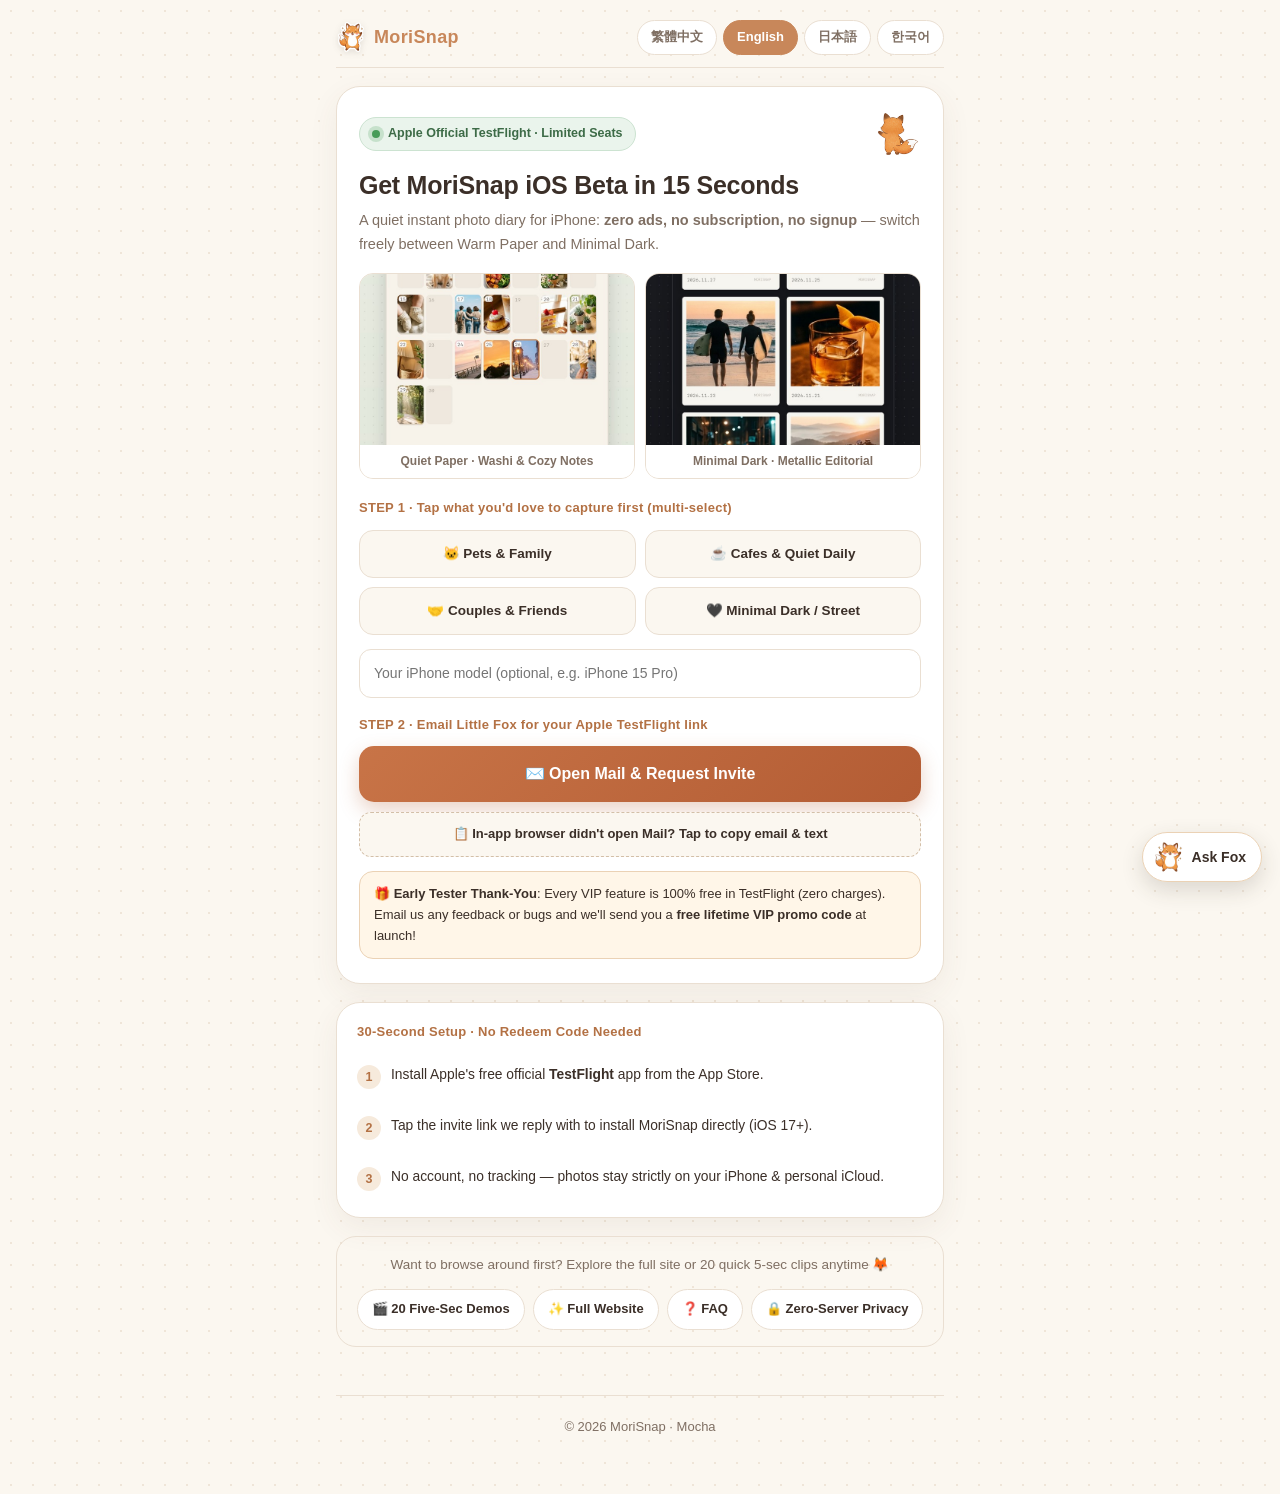
==== beta.html @ 38917e53 "Add dedicated 4-language 15-second TestFlight invite page (beta.html)" ====
<!doctype html>
<html lang="zh-Hant">
<head>
<meta charset="utf-8">
<meta name="viewport" content="width=device-width, initial-scale=1">
<title>MoriSnap — 15 秒領取 TestFlight 搶先體驗</title>
<meta name="description" content="15 秒領取 MoriSnap iOS 搶先體驗：0 廣告、不訂閱、免註冊帳號，文青安靜風與極簡深色一鍵切換，回饋就送正式版永久免費 VIP 兌換碼。">
<meta property="og:type" content="website">
<meta property="og:title" content="MoriSnap — Request iOS TestFlight Beta in 15 Seconds">
<meta property="og:description" content="Zero ads, no subscription, no account needed. Pick what you want to capture and request your Apple TestFlight invite in 15 seconds.">
<meta property="og:image" content="https://mochachen1225-create.github.io/morisnap/assets/og-cover.jpg">
<meta property="og:url" content="https://mochachen1225-create.github.io/morisnap/beta.html">
<meta name="twitter:card" content="summary_large_image">
<link rel="icon" type="image/png" href="assets/icons/favicon.png">
<link rel="apple-touch-icon" href="assets/icons/apple-touch-icon.png">
<link rel="stylesheet" href="style.css?v=18">
<style>
  main.beta-main {
    max-width: 640px;
    padding: 20px 16px 56px;
  }
  .beta-card {
    background: var(--card);
    border: 1px solid var(--line);
    border-radius: 24px;
    padding: 24px 22px;
    box-shadow: 0 10px 30px rgba(96, 72, 52, .07);
    margin-bottom: 18px;
  }
  .beta-top-row {
    display: flex;
    align-items: center;
    justify-content: space-between;
    gap: 12px;
    margin-bottom: 12px;
  }
  .beta-live-pill {
    display: inline-flex;
    align-items: center;
    gap: 8px;
    font-size: 12.5px;
    font-weight: 700;
    color: #3d6b47;
    background: #eaf4ec;
    border: 1px solid #cce3d1;
    padding: 5px 12px;
    border-radius: 999px;
  }
  .beta-live-dot {
    width: 8px;
    height: 8px;
    border-radius: 50%;
    background: #469c57;
    box-shadow: 0 0 0 4px rgba(70, 156, 87, .22);
    flex-shrink: 0;
  }
  .beta-h1 {
    margin: 0 0 8px;
    font-size: 25px;
    line-height: 1.3;
    letter-spacing: -.01em;
  }
  .beta-sub {
    margin: 0 0 16px;
    font-size: 14.5px;
    line-height: 1.65;
    color: var(--soft);
  }
  .beta-dual-thumb {
    display: grid;
    grid-template-columns: 1fr 1fr;
    gap: 10px;
    margin-bottom: 18px;
  }
  .beta-dual-thumb figure {
    margin: 0;
    border-radius: 14px;
    overflow: hidden;
    border: 1px solid var(--line);
    background: var(--paper);
  }
  .beta-dual-thumb img {
    display: block;
    width: 100%;
    aspect-ratio: 16 / 10;
    object-fit: cover;
  }
  .beta-dual-thumb figcaption {
    font-size: 12px;
    font-weight: 600;
    color: var(--soft);
    text-align: center;
    padding: 6px 8px;
    background: #fff;
  }
  .beta-step-label {
    font-size: 13px;
    font-weight: 800;
    color: var(--accent-deep);
    letter-spacing: .02em;
    margin: 0 0 10px;
  }
  .topic-grid {
    display: grid;
    grid-template-columns: 1fr 1fr;
    gap: 9px;
    margin-bottom: 14px;
  }
  .topic-btn {
    appearance: none;
    display: flex;
    align-items: center;
    justify-content: center;
    text-align: center;
    gap: 6px;
    min-height: 48px;
    padding: 10px 10px;
    border-radius: 14px;
    border: 1.5px solid var(--line);
    background: var(--paper);
    color: var(--ink);
    font: inherit;
    font-size: 13.5px;
    font-weight: 600;
    cursor: pointer;
    transition: all .15s ease;
  }
  .topic-btn:hover {
    border-color: var(--accent);
    background: var(--accent-soft);
  }
  .topic-btn.selected {
    border-color: var(--accent-deep);
    background: #3b2f28;
    color: #fffaf3;
    box-shadow: 0 4px 12px rgba(59, 47, 40, .18);
  }
  .beta-input {
    width: 100%;
    padding: 11px 14px;
    border-radius: 12px;
    border: 1px solid var(--line);
    background: #fff;
    color: var(--ink);
    font: inherit;
    font-size: 14px;
    margin-bottom: 16px;
  }
  .beta-input:focus {
    outline: none;
    border-color: var(--accent);
    box-shadow: 0 0 0 3px rgba(200, 135, 90, .16);
  }
  .beta-primary-btn {
    display: flex;
    align-items: center;
    justify-content: center;
    gap: 8px;
    width: 100%;
    padding: 14px 18px;
    border-radius: 15px;
    border: none;
    background: linear-gradient(135deg, #c87447, #b35c34);
    color: #fff;
    font: inherit;
    font-size: 16px;
    font-weight: 800;
    text-decoration: none;
    cursor: pointer;
    box-shadow: 0 8px 20px rgba(179, 92, 52, .28);
    transition: transform .12s ease, box-shadow .12s ease;
  }
  .beta-primary-btn:hover {
    transform: translateY(-1px);
    box-shadow: 0 10px 24px rgba(179, 92, 52, .34);
  }
  .beta-copy-row {
    margin-top: 10px;
    display: flex;
    flex-direction: column;
    gap: 6px;
    align-items: center;
  }
  .beta-copy-btn {
    appearance: none;
    width: 100%;
    padding: 10px 14px;
    border-radius: 12px;
    border: 1px dashed #d3bfa8;
    background: var(--paper);
    color: var(--ink);
    font: inherit;
    font-size: 13px;
    font-weight: 600;
    cursor: pointer;
    transition: background .15s, border-color .15s;
  }
  .beta-copy-btn:hover {
    background: var(--accent-soft);
    border-color: var(--accent);
  }
  .beta-copy-toast {
    display: none;
    font-size: 12.5px;
    font-weight: 700;
    color: #366b43;
    background: #eaf4ec;
    border: 1px solid #c6e2cc;
    padding: 7px 12px;
    border-radius: 10px;
    width: 100%;
    text-align: center;
  }
  .beta-copy-toast.show { display: block; }
  .beta-gift-note {
    margin-top: 14px;
    padding: 12px 14px;
    border-radius: 14px;
    background: var(--wish-bg);
    border: 1px solid var(--wish-line);
    font-size: 13px;
    line-height: 1.6;
    color: var(--ink);
  }
  .beta-steps {
    list-style: none;
    padding: 0;
    margin: 0;
    display: grid;
    gap: 10px;
  }
  .beta-steps li {
    display: flex;
    align-items: flex-start;
    gap: 10px;
    font-size: 13.8px;
    line-height: 1.55;
    color: var(--ink);
  }
  .beta-num {
    width: 24px;
    height: 24px;
    border-radius: 50%;
    background: var(--accent-soft);
    color: var(--accent-deep);
    font-weight: 800;
    font-size: 12.5px;
    display: inline-flex;
    align-items: center;
    justify-content: center;
    flex-shrink: 0;
    margin-top: 1px;
  }
  .beta-explore {
    background: transparent;
    border: 1px solid var(--line);
    border-radius: 20px;
    padding: 16px 18px;
    text-align: center;
  }
  .beta-explore p {
    margin: 0 0 12px;
    font-size: 13.5px;
    color: var(--soft);
  }
  .beta-explore-links {
    display: flex;
    flex-wrap: wrap;
    justify-content: center;
    gap: 8px;
  }
  .beta-explore-links a {
    display: inline-flex;
    align-items: center;
    gap: 5px;
    padding: 8px 14px;
    border-radius: 999px;
    background: #fff;
    border: 1px solid var(--line);
    color: var(--ink);
    font-size: 13px;
    font-weight: 600;
    text-decoration: none;
    transition: border-color .15s, background .15s;
  }
  .beta-explore-links a:hover {
    border-color: var(--accent);
    background: var(--accent-soft);
  }
  @media (max-width: 480px) {
    .beta-card { padding: 20px 16px; }
    .beta-h1 { font-size: 22px; }
    .topic-grid { grid-template-columns: 1fr; }
  }
</style>
</head>
<body>
<main class="beta-main">
<header style="margin-bottom:18px;padding-bottom:12px">
  <div class="topbar">
    <a class="brand" href="index.html">
      <img src="assets/fox_happy.png" alt="MoriSnap">
      <span>MoriSnap</span>
    </a>
    <div class="lang-bar" role="tablist" aria-label="Language">
      <button type="button" class="lang-btn" data-lang="zh">繁體中文</button>
      <button type="button" class="lang-btn" data-lang="en">English</button>
      <button type="button" class="lang-btn" data-lang="ja">日本語</button>
      <button type="button" class="lang-btn" data-lang="ko">한국어</button>
    </div>
  </div>
</header>

<!-- ==================== 繁體中文 ==================== -->
<section class="lang-panel" data-lang="zh" data-title="MoriSnap — 15 秒領取 TestFlight 搶先體驗" id="zh" lang="zh-Hant">
  <div class="beta-card">
    <div class="beta-top-row">
      <span class="beta-live-pill"><span class="beta-live-dot"></span>Apple 官方 TestFlight · 限量名額</span>
      <img src="assets/fox_wave.png" alt="揮手的小狐狸" style="width:46px;height:46px;object-fit:contain">
    </div>
    <h1 class="beta-h1">15 秒領取 MoriSnap 搶先體驗</h1>
    <p class="beta-sub">拍一下就收好的 iPhone 生活手帳：<strong>0 廣告、不訂閱、免註冊帳號</strong>，文青紙質與極簡深色免費自由切換。</p>

    <div class="beta-dual-thumb">
      <figure>
        <img src="assets/hero/hero_literary_zh.jpg?v=2" alt="溫潤文青風格">
        <figcaption>安靜文青 · 和紙與小狐狸</figcaption>
      </figure>
      <figure>
        <img src="assets/hero/hero_cool_zh.jpg?v=2" alt="極簡時尚深色風格">
        <figcaption>極簡深色 · 金屬質感畫報</figcaption>
      </figure>
    </div>

    <p class="beta-step-label">STEP 1 · 點一下，你最想先拿 MoriSnap 拍什麼？（可複選）</p>
    <div class="topic-grid" data-lang-form="zh">
      <button type="button" class="topic-btn" data-val="毛孩／小孩成長年曆">🐱 毛孩／小孩日常</button>
      <button type="button" class="topic-btn" data-val="跑咖／安靜生活手帳">☕ 跑咖／安靜日常</button>
      <button type="button" class="topic-btn" data-val="情侶／閨蜜免費共享本">🤝 情侶／朋友共享</button>
      <button type="button" class="topic-btn" data-val="極簡深色／街拍選物">🖤 極簡深色／街拍</button>
    </div>
    <input type="text" class="beta-input" data-device="zh" placeholder="你的 iPhone 型號（選填，例：iPhone 15 Pro）">

    <p class="beta-step-label">STEP 2 · 寄給小狐狸，馬上回寄 Apple 官方測試連結</p>
    <a class="beta-primary-btn" data-mail-btn="zh" href="mailto:mochachen1225@gmail.com">✉️ 一鍵開啟信箱寄出申請</a>
    <div class="beta-copy-row">
      <button type="button" class="beta-copy-btn" data-copy-btn="zh">📋 內建瀏覽器打不開信箱？點我複製信箱與文字</button>
      <div class="beta-copy-toast" data-toast="zh">✅ 已複製！貼到你的信箱寄給 mochachen1225@gmail.com 即可</div>
    </div>

    <div class="beta-gift-note">
      🎁 <strong>早鳥回饋禮</strong>：測試版全功能免費體驗（絕不扣款）。試玩後回信告訴我任何心得或小問題，正式上架後直接回寄<strong>「正式版永久免費 VIP 兌換碼」</strong>給你！
    </div>
  </div>

  <div class="beta-card" style="padding:18px 20px">
    <p class="beta-step-label" style="margin-bottom:12px">安裝只要 30 秒 · 完全不用輸入邀請碼</p>
    <ol class="beta-steps">
      <li><span class="beta-num">1</span><span>收到小狐狸回信後，先到 App Store 下載 Apple 官方免費的 <strong>TestFlight</strong> App。</span></li>
      <li><span class="beta-num">2</span><span>再點一次信中的官方測試連結，就能直接安裝 MoriSnap（iOS 17 以上）。</span></li>
      <li><span class="beta-num">3</span><span>全程不用辦帳號、不收個資，照片只存在你自己的手機和 iCloud。</span></li>
    </ol>
  </div>

  <div class="beta-explore">
    <p>想先隨便逛逛再決定？完整官網與 20 支 5 秒短片都在這裡 🦊</p>
    <div class="beta-explore-links">
      <a href="guide.html#zh">🎬 看 20 招 5 秒短片</a>
      <a href="index.html#zh">✨ 逛完整官網</a>
      <a href="support.html#zh">❓ 常見問題 FAQ</a>
      <a href="privacy.html#zh">🔒 隱私零伺服器</a>
    </div>
  </div>
  <footer>© 2026 MoriSnap · 摩卡 Mocha</footer>
</section>

<!-- ==================== English ==================== -->
<section class="lang-panel" data-lang="en" data-title="MoriSnap — Request iOS TestFlight Beta in 15s" id="en" lang="en">
  <div class="beta-card">
    <div class="beta-top-row">
      <span class="beta-live-pill"><span class="beta-live-dot"></span>Apple Official TestFlight · Limited Seats</span>
      <img src="assets/fox_wave.png" alt="Little Fox waving" style="width:46px;height:46px;object-fit:contain">
    </div>
    <h1 class="beta-h1">Get MoriSnap iOS Beta in 15 Seconds</h1>
    <p class="beta-sub">A quiet instant photo diary for iPhone: <strong>zero ads, no subscription, no signup</strong> — switch freely between Warm Paper and Minimal Dark.</p>

    <div class="beta-dual-thumb">
      <figure>
        <img src="assets/hero/hero_literary_en.jpg?v=2" alt="Quiet Literary Style">
        <figcaption>Quiet Paper · Washi &amp; Cozy Notes</figcaption>
      </figure>
      <figure>
        <img src="assets/hero/hero_cool_en.jpg?v=2" alt="Minimal Dark Style">
        <figcaption>Minimal Dark · Metallic Editorial</figcaption>
      </figure>
    </div>

    <p class="beta-step-label">STEP 1 · Tap what you'd love to capture first (multi-select)</p>
    <div class="topic-grid" data-lang-form="en">
      <button type="button" class="topic-btn" data-val="Pets &amp; Family Calendar">🐱 Pets &amp; Family</button>
      <button type="button" class="topic-btn" data-val="Cafes &amp; Quiet Daily Notes">☕ Cafes &amp; Quiet Daily</button>
      <button type="button" class="topic-btn" data-val="Private Shared Album">🤝 Couples &amp; Friends</button>
      <button type="button" class="topic-btn" data-val="Minimal Dark &amp; Street">🖤 Minimal Dark / Street</button>
    </div>
    <input type="text" class="beta-input" data-device="en" placeholder="Your iPhone model (optional, e.g. iPhone 15 Pro)">

    <p class="beta-step-label">STEP 2 · Email Little Fox for your Apple TestFlight link</p>
    <a class="beta-primary-btn" data-mail-btn="en" href="mailto:mochachen1225@gmail.com">✉️ Open Mail &amp; Request Invite</a>
    <div class="beta-copy-row">
      <button type="button" class="beta-copy-btn" data-copy-btn="en">📋 In-app browser didn't open Mail? Tap to copy email &amp; text</button>
      <div class="beta-copy-toast" data-toast="en">✅ Copied! Paste into your mail app and send to mochachen1225@gmail.com</div>
    </div>

    <div class="beta-gift-note">
      🎁 <strong>Early Tester Thank-You</strong>: Every VIP feature is 100% free in TestFlight (zero charges). Email us any feedback or bugs and we'll send you a <strong>free lifetime VIP promo code</strong> at launch!
    </div>
  </div>

  <div class="beta-card" style="padding:18px 20px">
    <p class="beta-step-label" style="margin-bottom:12px">30-Second Setup · No Redeem Code Needed</p>
    <ol class="beta-steps">
      <li><span class="beta-num">1</span><span>Install Apple's free official <strong>TestFlight</strong> app from the App Store.</span></li>
      <li><span class="beta-num">2</span><span>Tap the invite link we reply with to install MoriSnap directly (iOS 17+).</span></li>
      <li><span class="beta-num">3</span><span>No account, no tracking — photos stay strictly on your iPhone &amp; personal iCloud.</span></li>
    </ol>
  </div>

  <div class="beta-explore">
    <p>Want to browse around first? Explore the full site or 20 quick 5-sec clips anytime 🦊</p>
    <div class="beta-explore-links">
      <a href="guide.html#en">🎬 20 Five-Sec Demos</a>
      <a href="index.html#en">✨ Full Website</a>
      <a href="support.html#en">❓ FAQ</a>
      <a href="privacy.html#en">🔒 Zero-Server Privacy</a>
    </div>
  </div>
  <footer>© 2026 MoriSnap · Mocha</footer>
</section>

<!-- ==================== 日本語 ==================== -->
<section class="lang-panel" data-lang="ja" data-title="MoriSnap — 15 秒で TestFlight 先行体験を申し込む" id="ja" lang="ja">
  <div class="beta-card">
    <div class="beta-top-row">
      <span class="beta-live-pill"><span class="beta-live-dot"></span>Apple 公式 TestFlight · 先着枠</span>
      <img src="assets/fox_wave.png" alt="手を振る子ぎつね" style="width:46px;height:46px;object-fit:contain">
    </div>
    <h1 class="beta-h1">15 秒で MoriSnap 先行体験を申し込む</h1>
    <p class="beta-sub">撮るだけで手帳になる iPhone 写真日記：<strong>広告ゼロ・サブスクなし・登録不要</strong>。温かな紙質感とミニマルダークを無料で切替できます。</p>

    <div class="beta-dual-thumb">
      <figure>
        <img src="assets/hero/hero_literary_ja.jpg?v=2" alt="文芸スタイル">
        <figcaption>静かな文芸 · 和紙と子ぎつね</figcaption>
      </figure>
      <figure>
        <img src="assets/hero/hero_cool_ja.jpg?v=2" alt="ミニマルダークスタイル">
        <figcaption>ミニマルダーク · 洗練メタリック</figcaption>
      </figure>
    </div>

    <p class="beta-step-label">STEP 1 · まず何を撮ってみたいですか？（複数選択 OK）</p>
    <div class="topic-grid" data-lang-form="ja">
      <button type="button" class="topic-btn" data-val="ペット・推し活 1秒切り抜き">🐱 ペット・推し活合写</button>
      <button type="button" class="topic-btn" data-val="カフェ巡り・静かな日常">☕ カフェ・静かな日常</button>
      <button type="button" class="topic-btn" data-val="友だち・家族との無料共有手帳">🤝 友だち・恋人と共有</button>
      <button type="button" class="topic-btn" data-val="ミニマルダーク・街スナップ">🖤 ミニマルダーク・街撮</button>
    </div>
    <input type="text" class="beta-input" data-device="ja" placeholder="iPhone の機種（任意・例：iPhone 15 Pro）">

    <p class="beta-step-label">STEP 2 · メールを送ると Apple 公式招待リンクをご返信します</p>
    <a class="beta-primary-btn" data-mail-btn="ja" href="mailto:mochachen1225@gmail.com">✉️ メールアプリを開いて申し込む</a>
    <div class="beta-copy-row">
      <button type="button" class="beta-copy-btn" data-copy-btn="ja">📋 メールが開かない場合はタップして宛先と本文をコピー</button>
      <div class="beta-copy-toast" data-toast="ja">✅ コピーしました！mochachen1225@gmail.com 宛てにそのまま送信してください</div>
    </div>

    <div class="beta-gift-note">
      🎁 <strong>テスターお礼</strong>：ベータ版は全機能無料（一切課金なし）。ご感想や日本語チェックをメールでお送りいただいた方へ、正式版リリース後に<strong>「永久 VIP 無料コード」</strong>をお送りします！
    </div>
  </div>

  <div class="beta-card" style="padding:18px 20px">
    <p class="beta-step-label" style="margin-bottom:12px">30 秒でインストール完了 · 招待コード不要</p>
    <ol class="beta-steps">
      <li><span class="beta-num">1</span><span>App Store で Apple 公式の無料アプリ <strong>TestFlight</strong> を入れます。</span></li>
      <li><span class="beta-num">2</span><span>返信メール内の公式リンクをもう一度開くだけで MoriSnap が入ります（iOS 17+）。</span></li>
      <li><span class="beta-num">3</span><span>会員登録なし・外部送信なし。写真はあなたの iPhone と iCloud だけに保存されます。</span></li>
    </ol>
  </div>

  <div class="beta-explore">
    <p>先にサイトをゆっくり見たい方はこちらからどうぞ 🦊</p>
    <div class="beta-explore-links">
      <a href="guide.html#ja">🎬 20 本の 5 秒動画</a>
      <a href="index.html#ja">✨ 公式サイトトップ</a>
      <a href="support.html#ja">❓ よくある質問</a>
      <a href="privacy.html#ja">🔒 プライバシー方針</a>
    </div>
  </div>
  <footer>© 2026 MoriSnap · モカ (Mocha)</footer>
</section>

<!-- ==================== 한국어 ==================== -->
<section class="lang-panel" data-lang="ko" data-title="MoriSnap — 15초 만에 TestFlight 베타 신청하기" id="ko" lang="ko">
  <div class="beta-card">
    <div class="beta-top-row">
      <span class="beta-live-pill"><span class="beta-live-dot"></span>Apple 공식 TestFlight · 선착순 베타</span>
      <img src="assets/fox_wave.png" alt="손 흔드는 아기 여우" style="width:46px;height:46px;object-fit:contain">
    </div>
    <h1 class="beta-h1">15초 만에 MoriSnap 베타 신청하기</h1>
    <p class="beta-sub">찍기만 하면 완성되는 iPhone 포토 다이어리: <strong>광고 0 · 구독 없음 · 가입 없음</strong>. 따뜻한 문구 감성과 미니멀 다크를 무료로 전환할 수 있어요.</p>

    <div class="beta-dual-thumb">
      <figure>
        <img src="assets/hero/hero_literary_ko.jpg?v=2" alt="문구 감성 스타일">
        <figcaption>고요한 문구 · 와시와 아기 여우</figcaption>
      </figure>
      <figure>
        <img src="assets/hero/hero_cool_ko.jpg?v=2" alt="미니멀 다크 스타일">
        <figcaption>미니멀 다크 · 메탈릭 화보 무드</figcaption>
      </figure>
    </div>

    <p class="beta-step-label">STEP 1 · 가장 먼저 찍어보고 싶은 주제를 골라주세요 (복수 선택 가능)</p>
    <div class="topic-grid" data-lang-form="ko">
      <button type="button" class="topic-btn" data-val="반려동물·최애 1초 누끼 네컷">🐱 반려동물·최애 네컷</button>
      <button type="button" class="topic-btn" data-val="카페·조용한 일상 기록">☕ 카페·일상 기록</button>
      <button type="button" class="topic-btn" data-val="커플·친구 무료 공유 다이어리">🤝 커플·친구 공유본</button>
      <button type="button" class="topic-btn" data-val="미니멀 다크·스트릿 감성">🖤 미니멀 다크·스트릿</button>
    </div>
    <input type="text" class="beta-input" data-device="ko" placeholder="iPhone 기종 (선택 입력 · 예: iPhone 15 Pro)">

    <p class="beta-step-label">STEP 2 · 메일을 보내주시면 Apple 공식 초대 링크를 회신해 드려요</p>
    <a class="beta-primary-btn" data-mail-btn="ko" href="mailto:mochachen1225@gmail.com">✉️ 메일 앱 열고 바로 신청하기</a>
    <div class="beta-copy-row">
      <button type="button" class="beta-copy-btn" data-copy-btn="ko">📋 인앱 브라우저에서 메일이 안 열리면? 주소·내용 복사하기</button>
      <div class="beta-copy-toast" data-toast="ko">✅ 복사 완료! 메일 앱에 붙여넣어 mochachen1225@gmail.com 으로 보내주세요</div>
    </div>

    <div class="beta-gift-note">
      🎁 <strong>얼리 테스터 감사 선물</strong>: 베타 기간 모든 VIP 기능 무료 체험(결제되지 않아요). 짧은 후기나 버그를 회신해 주시면 정식 출시 후 <strong>‘평생 VIP 무료 리딤 코드’</strong>를 보내드려요!
    </div>
  </div>

  <div class="beta-card" style="padding:18px 20px">
    <p class="beta-step-label" style="margin-bottom:12px">30초 간편 설치 · 초대 코드 필요 없음</p>
    <ol class="beta-steps">
      <li><span class="beta-num">1</span><span>App Store에서 Apple 공식 무료 앱 <strong>TestFlight</strong>를 먼저 설치해 주세요.</span></li>
      <li><span class="beta-num">2</span><span>회신 메일의 공식 링크를 한 번 더 누르면 MoriSnap이 바로 설치됩니다 (iOS 17+).</span></li>
      <li><span class="beta-num">3</span><span>가입 없음·서버 저장 없음, 모든 사진은 내 iPhone과 개인 iCloud에만 보관돼요.</span></li>
    </ol>
  </div>

  <div class="beta-explore">
    <p>먼저 천천히 둘러보고 싶다면 아래에서 바로 구경해 보세요 🦊</p>
    <div class="beta-explore-links">
      <a href="guide.html#ko">🎬 5초 사용 영상 20개</a>
      <a href="index.html#ko">✨ 공식 홈페이지 둘러보기</a>
      <a href="support.html#ko">❓ 자주 묻는 질문</a>
      <a href="privacy.html#ko">🔒 개인정보 제로 서버</a>
    </div>
  </div>
  <footer>© 2026 MoriSnap · 모카 (Mocha)</footer>
</section>
</main>

<script>
(function() {
  var EMAIL = 'mochachen1225@gmail.com';
  var valid = ['zh', 'en', 'ja', 'ko'];
  var templates = {
    zh: {
      subject: '[MoriSnap Beta] 領取 TestFlight 測試連結',
      intro: '嗨小狐狸！我想領取 MoriSnap iOS Beta 測試連結 🦊',
      topicLabel: '• 最想先拍的主題：',
      deviceLabel: '• 我的 iPhone 型號：',
      langLine: '• 常用語言：繁體中文',
      none: '都想試試看！'
    },
    en: {
      subject: '[MoriSnap Beta] Request TestFlight Invite',
      intro: 'Hi Little Fox! I would love to join the MoriSnap iOS Beta.',
      topicLabel: '- What I want to capture first: ',
      deviceLabel: '- iPhone model: ',
      langLine: '- Preferred language: English',
      none: 'Excited to try everything!'
    },
    ja: {
      subject: '[MoriSnap Beta] TestFlight 招待リンク申請',
      intro: '子ぎつねさんへ！MoriSnap iOS ベータの招待リンクを希望します。',
      topicLabel: '・まず撮ってみたいテーマ：',
      deviceLabel: '・iPhone 機種：',
      langLine: '・希望言語：日本語',
      none: 'いろいろ試してみたいです！'
    },
    ko: {
      subject: '[MoriSnap Beta] TestFlight 초대 링크 신청',
      intro: '아기 여우님! MoriSnap iOS 베타 초대 링크를 신청합니다.',
      topicLabel: '- 가장 먼저 찍고 싶은 주제: ',
      deviceLabel: '- iPhone 기종: ',
      langLine: '- 사용 언어: 한국어',
      none: '다 써보고 싶어요!'
    }
  };

  function buildPayload(lang) {
    var cfg = templates[lang] || templates.zh;
    var grid = document.querySelector('.topic-grid[data-lang-form="' + lang + '"]');
    var picks = [];
    if (grid) {
      grid.querySelectorAll('.topic-btn.selected').forEach(function(b) {
        picks.push(b.getAttribute('data-val'));
      });
    }
    var devInput = document.querySelector('.beta-input[data-device="' + lang + '"]');
    var dev = devInput ? devInput.value.trim() : '';
    var body = cfg.intro + '\n\n'
      + cfg.topicLabel + (picks.length ? picks.join(' / ') : cfg.none) + '\n'
      + cfg.deviceLabel + (dev || 'iPhone') + '\n'
      + cfg.langLine;
    return { subject: cfg.subject, body: body };
  }

  function refreshMailto(lang) {
    var btn = document.querySelector('[data-mail-btn="' + lang + '"]');
    if (!btn) return;
    var p = buildPayload(lang);
    btn.href = 'mailto:' + EMAIL + '?subject=' + encodeURIComponent(p.subject) + '&body=' + encodeURIComponent(p.body);
  }

  function copyText(text, onDone) {
    if (navigator.clipboard && navigator.clipboard.writeText) {
      navigator.clipboard.writeText(text).then(onDone).catch(function() { fallbackCopy(text, onDone); });
    } else {
      fallbackCopy(text, onDone);
    }
  }

  function fallbackCopy(text, onDone) {
    var ta = document.createElement('textarea');
    ta.value = text;
    ta.style.position = 'fixed';
    ta.style.opacity = '0';
    document.body.appendChild(ta);
    ta.focus();
    ta.select();
    try { document.execCommand('copy'); } catch (e) {}
    document.body.removeChild(ta);
    onDone();
  }

  valid.forEach(function(lang) {
    var grid = document.querySelector('.topic-grid[data-lang-form="' + lang + '"]');
    if (grid) {
      grid.querySelectorAll('.topic-btn').forEach(function(btn) {
        btn.addEventListener('click', function() {
          btn.classList.toggle('selected');
          refreshMailto(lang);
        });
      });
    }
    var dev = document.querySelector('.beta-input[data-device="' + lang + '"]');
    if (dev) {
      dev.addEventListener('input', function() { refreshMailto(lang); });
    }
    var copyBtn = document.querySelector('[data-copy-btn="' + lang + '"]');
    var toast = document.querySelector('[data-toast="' + lang + '"]');
    if (copyBtn && toast) {
      copyBtn.addEventListener('click', function() {
        var p = buildPayload(lang);
        var full = 'To: ' + EMAIL + '\nSubject: ' + p.subject + '\n\n' + p.body;
        copyText(full, function() {
          toast.classList.add('show');
          setTimeout(function() { toast.classList.remove('show'); }, 4500);
        });
      });
    }
    refreshMailto(lang);
  });

  function detect() {
    var hash = location.hash.replace('#', '');
    if (valid.indexOf(hash) !== -1) return hash;
    var q = new URLSearchParams(location.search).get('lang');
    if (valid.indexOf(q) !== -1) return q;
    try {
      var saved = localStorage.getItem('morisnap_lang');
      if (valid.indexOf(saved) !== -1) return saved;
    } catch (e) {}
    var nav = (navigator.language || 'zh').toLowerCase();
    if (nav.startsWith('ja')) return 'ja';
    if (nav.startsWith('ko')) return 'ko';
    if (nav.startsWith('en')) return 'en';
    return 'zh';
  }

  function setLang(lang, updateHash) {
    document.body.classList.add('js-ready');
    document.documentElement.lang = lang === 'zh' ? 'zh-Hant' : lang;
    try { localStorage.setItem('morisnap_lang', lang); } catch (e) {}
    document.querySelectorAll('.lang-panel').forEach(function(el) {
      var on = el.getAttribute('data-lang') === lang;
      el.classList.toggle('active', on);
      if (on && el.getAttribute('data-title')) document.title = el.getAttribute('data-title');
    });
    document.querySelectorAll('.lang-btn').forEach(function(btn) {
      btn.classList.toggle('active', btn.getAttribute('data-lang') === lang);
    });
    if (updateHash) history.replaceState(null, '', '#' + lang);
  }

  document.querySelectorAll('.lang-btn').forEach(function(btn) {
    btn.addEventListener('click', function() { setLang(btn.getAttribute('data-lang'), true); });
  });
  window.addEventListener('hashchange', function() { setLang(detect(), false); });
  setLang(detect(), false);
})();
</script>
<script src="fox-bot.js?v=12"></script>
</body>
</html>
---- style.css ----
:root {
  --paper: #fbf7f0;
  --paper-dot: #efe5d8;
  --card: #ffffff;
  --ink: #3b2f28;
  --soft: #7f6f63;
  --accent: #c8875a;
  --accent-deep: #b37144;
  --accent-soft: #f6eadc;
  --wish-bg: #fff6e8;
  --wish-line: #ebd2b5;
  --line: #eadfd2;
}
* { box-sizing: border-box; }
html { scroll-behavior: smooth; }
body {
  margin: 0;
  background-color: var(--paper);
  background-image: radial-gradient(var(--paper-dot) 1px, transparent 1px);
  background-size: 22px 22px;
  color: var(--ink);
  font: 16px/1.75 -apple-system, BlinkMacSystemFont, "PingFang TC", "Hiragino Sans", "Apple SD Gothic Neo", "Noto Sans", sans-serif;
  -webkit-font-smoothing: antialiased;
}
main {
  max-width: 920px;
  margin: 0 auto;
  padding: 28px 22px 64px;
}
header {
  border-bottom: 1px solid var(--line);
  padding-bottom: 16px;
  margin-bottom: 26px;
}
.topbar {
  display: flex;
  flex-wrap: wrap;
  align-items: center;
  justify-content: space-between;
  gap: 12px;
}
.brand {
  display: inline-flex;
  align-items: center;
  gap: 8px;
  margin: 0;
  font-weight: 800;
  font-size: 18px;
  color: var(--accent);
  letter-spacing: .02em;
  text-decoration: none;
}
.brand img {
  width: 30px;
  height: 30px;
  object-fit: contain;
  filter: drop-shadow(0 2px 3px rgba(59,47,40,.12));
}
.lang-bar {
  display: flex;
  flex-wrap: wrap;
  gap: 6px;
}
.lang-btn {
  appearance: none;
  border: 1px solid var(--line);
  background: var(--card);
  color: var(--soft);
  font: inherit;
  font-size: 13px;
  font-weight: 600;
  padding: 5px 13px;
  border-radius: 999px;
  cursor: pointer;
  transition: background .15s, color .15s, border-color .15s, transform .1s;
}
.lang-btn:hover {
  border-color: var(--accent);
  color: var(--ink);
}
.lang-btn.active {
  background: var(--accent);
  border-color: var(--accent);
  color: #fff;
}
.hero {
  display: flex;
  align-items: center;
  justify-content: space-between;
  gap: 22px;
  background: var(--card);
  border: 1px solid var(--line);
  border-radius: 22px;
  padding: 24px 26px;
  box-shadow: 0 6px 24px rgba(120, 92, 66, .06);
  margin-bottom: 22px;
}
.hero-text { flex: 1; min-width: 0; }
.hero-fox {
  width: 138px;
  height: 138px;
  object-fit: contain;
  flex-shrink: 0;
  filter: drop-shadow(0 8px 14px rgba(59,47,40,.13));
  transform: rotate(2deg);
}
.mini-fox {
  width: 94px;
  height: 94px;
  object-fit: contain;
  flex-shrink: 0;
  filter: drop-shadow(0 6px 10px rgba(59,47,40,.12));
}
h1 {
  margin: 0 0 8px;
  font-size: 27px;
  line-height: 1.32;
}
h2 {
  margin: 34px 0 12px;
  font-size: 20px;
  line-height: 1.4;
}
h3.cat-title {
  margin: 26px 0 10px;
  font-size: 15px;
  font-weight: 700;
  color: var(--accent-deep);
  letter-spacing: .02em;
  display: flex;
  align-items: center;
  gap: 6px;
}
.meta, .small {
  color: var(--soft);
  font-size: 14px;
}
.subnav {
  margin-top: 10px;
  display: flex;
  flex-wrap: wrap;
  gap: 12px;
  font-size: 14px;
}
a { color: var(--accent-deep); text-underline-offset: 3px; }
.lead {
  font-size: 16.5px;
  line-height: 1.8;
  margin: 8px 0 0;
  color: #4f4138;
}
.card {
  background: var(--card);
  border: 1px solid var(--line);
  border-radius: 18px;
  padding: 20px 22px;
  margin: 16px 0;
  box-shadow: 0 4px 16px rgba(120, 92, 66, .04);
}
.wish-box {
  display: flex;
  align-items: center;
  gap: 18px;
  background: var(--wish-bg);
  border: 1.5px dashed var(--wish-line);
  border-radius: 20px;
  padding: 20px 22px;
  margin: 22px 0;
}
.wish-box h2, .wish-box h3 {
  margin: 0 0 6px;
  font-size: 18px;
  color: var(--ink);
}
.wish-box p {
  margin: 0 0 8px;
  font-size: 15px;
  color: #4f4138;
}
.wish-box p:last-child { margin-bottom: 0; }
.badge {
  display: inline-block;
  font-size: 12px;
  font-weight: 700;
  color: var(--accent-deep);
  background: var(--accent-soft);
  padding: 2px 10px;
  border-radius: 999px;
  margin-bottom: 6px;
}
.feature-grid {
  display: grid;
  grid-template-columns: repeat(auto-fit, minmax(215px, 1fr));
  gap: 12px;
  margin: 20px 0 24px;
}
.feature-card {
  background: var(--card);
  border: 1px solid var(--line);
  border-radius: 16px;
  padding: 16px 17px;
  box-shadow: 0 3px 12px rgba(120, 92, 66, .04);
}
.feature-card strong {
  display: block;
  margin-bottom: 5px;
  font-size: 15px;
}
.feature-card p {
  margin: 0;
  color: var(--soft);
  font-size: 14px;
  line-height: 1.65;
}
ul { padding-left: 1.25em; }
li { margin: 8px 0; }
.mail {
  font-size: 18px;
  font-weight: 700;
  margin: 8px 0;
}
.cta-row {
  display: flex;
  flex-wrap: wrap;
  gap: 10px;
  margin-top: 18px;
}
.cta-link {
  display: inline-block;
  padding: 10px 18px;
  border-radius: 999px;
  border: 1px solid var(--line);
  background: var(--card);
  color: var(--ink);
  font-weight: 600;
  font-size: 14.5px;
  text-decoration: none;
  transition: transform .1s, border-color .15s;
}
.cta-link:hover { border-color: var(--accent); transform: translateY(-1px); }
.cta-link.primary {
  background: var(--accent);
  border-color: var(--accent);
  color: #fff;
}
.cta-link.primary:hover { background: var(--accent-deep); border-color: var(--accent-deep); }
details {
  background: var(--card);
  border: 1px solid var(--line);
  border-radius: 14px;
  padding: 13px 17px;
  margin: 9px 0;
  box-shadow: 0 2px 8px rgba(120, 92, 66, .03);
}
details[open] {
  border-color: #dec7b1;
}
summary {
  cursor: pointer;
  font-weight: 600;
  line-height: 1.5;
  list-style: none;
  display: flex;
  justify-content: space-between;
  align-items: center;
  gap: 12px;
}
summary::-webkit-details-marker { display: none; }
summary::after {
  content: "+";
  color: var(--accent);
  font-size: 20px;
  font-weight: 500;
  flex-shrink: 0;
}
details[open] summary::after {
  content: "−";
}
details p {
  margin: 10px 0 2px;
  color: #4f4138;
  font-size: 15px;
  line-height: 1.78;
}
details ul {
  margin: 8px 0 4px;
  color: #4f4138;
  font-size: 15px;
}
.manifesto {
  display: flex;
  align-items: center;
  gap: 18px;
  background: var(--accent-soft);
  border-radius: 18px;
  padding: 20px 22px;
  margin: 22px 0;
  font-size: 15.5px;
  line-height: 1.85;
}
.manifesto p { margin: 0 0 8px; }
.manifesto p:last-child { margin-bottom: 0; font-weight: 700; }
.lang-panel { display: block; }
body.js-ready .lang-panel { display: none; }
body.js-ready .lang-panel.active { display: block; }
footer {
  margin-top: 48px;
  padding-top: 20px;
  border-top: 1px solid var(--line);
  color: var(--soft);
  font-size: 13px;
  text-align: center;
  line-height: 1.75;
}
@media (max-width: 600px) {
  main { padding: 20px 15px 48px; }
  .hero, .wish-box, .manifesto { flex-direction: column; text-align: center; padding: 20px 18px; }
  .hero-fox { width: 112px; height: 112px; }
  .mini-fox { width: 82px; height: 82px; }
  .cta-row, .subnav { justify-content: center; }
  h1 { font-size: 22px; }
}

/* ===== Mori Fox Lazy FAQ Chatbot ===== */
.foxbot-wrap { margin: 22px 0 28px; }
.foxbot-card {
  background: var(--card);
  border: 1.5px solid var(--wish-line);
  border-radius: 20px;
  overflow: hidden;
  box-shadow: 0 8px 26px rgba(120, 92, 66, .09);
}
.foxbot-head {
  display: flex;
  align-items: center;
  gap: 12px;
  padding: 13px 16px;
  background: var(--wish-bg);
  border-bottom: 1px solid var(--line);
}
.foxbot-ava {
  width: 44px;
  height: 44px;
  object-fit: contain;
  flex-shrink: 0;
  filter: drop-shadow(0 3px 5px rgba(59,47,40,.14));
}
.foxbot-head-text {
  display: flex;
  flex-direction: column;
  flex: 1;
  min-width: 0;
}
.foxbot-title { font-size: 15.5px; color: var(--ink); line-height: 1.3; }
.foxbot-sub { font-size: 12.5px; color: var(--soft); line-height: 1.4; }
.foxbot-close {
  appearance: none;
  border: none;
  background: transparent;
  color: var(--soft);
  font-size: 24px;
  line-height: 1;
  cursor: pointer;
  padding: 2px 6px;
  border-radius: 8px;
}
.foxbot-close:hover { background: var(--accent-soft); color: var(--ink); }
.foxbot-msgs {
  max-height: 260px;
  overflow-y: auto;
  padding: 14px 16px 8px;
  background: #fffdf9;
  display: flex;
  flex-direction: column;
  gap: 10px;
}
.foxbot-msg { display: flex; }
.foxbot-msg.bot { justify-content: flex-start; }
.foxbot-msg.user { justify-content: flex-end; }
.foxbot-bubble {
  max-width: 86%;
  padding: 10px 14px;
  border-radius: 16px;
  font-size: 14.5px;
  line-height: 1.65;
}
.foxbot-msg.bot .foxbot-bubble {
  background: var(--accent-soft);
  color: var(--ink);
  border-bottom-left-radius: 5px;
}
.foxbot-msg.user .foxbot-bubble {
  background: var(--accent);
  color: #fff;
  border-bottom-right-radius: 5px;
}
.foxbot-chips {
  display: flex;
  flex-wrap: wrap;
  gap: 7px;
  padding: 10px 14px 12px;
  background: #fffdf9;
  border-top: 1px dashed var(--line);
}
.foxbot-chip {
  appearance: none;
  border: 1px solid var(--wish-line);
  background: #fff;
  color: var(--ink);
  font: inherit;
  font-size: 13px;
  font-weight: 600;
  padding: 6px 12px;
  border-radius: 999px;
  cursor: pointer;
  text-decoration: none;
  transition: background .15s, border-color .15s, transform .1s;
}
.foxbot-chip:hover {
  background: var(--wish-bg);
  border-color: var(--accent);
  transform: translateY(-1px);
}
.foxbot-chip.back-chip {
  background: #e6f0e6;
  border-color: #b8cfb9;
  color: #35563a;
}
.foxbot-chip.back-chip:hover {
  background: #d7e8d8;
  border-color: #8cb28f;
}
.foxbot-chip.mail-chip {
  background: var(--wish-bg);
  color: var(--accent-deep);
}
.foxbot-form {
  display: flex;
  gap: 8px;
  padding: 10px 12px;
  background: var(--card);
  border-top: 1px solid var(--line);
}
.foxbot-input {
  flex: 1;
  min-width: 0;
  border: 1px solid var(--line);
  border-radius: 999px;
  padding: 8px 14px;
  font: inherit;
  font-size: 14px;
  color: var(--ink);
  background: var(--paper);
}
.foxbot-input:focus {
  outline: none;
  border-color: var(--accent);
  background: #fff;
}
.foxbot-send {
  appearance: none;
  border: none;
  background: var(--accent);
  color: #fff;
  font: inherit;
  font-size: 14px;
  font-weight: 700;
  padding: 8px 16px;
  border-radius: 999px;
  cursor: pointer;
}
.foxbot-send:hover { background: var(--accent-deep); }
.foxbot-fab {
  position: fixed;
  right: 18px;
  bottom: 18px;
  z-index: 90;
  display: inline-flex;
  align-items: center;
  gap: 7px;
  border: 1.5px solid var(--wish-line);
  background: #fff;
  color: var(--ink);
  font: inherit;
  font-size: 14px;
  font-weight: 700;
  padding: 8px 15px 8px 10px;
  border-radius: 999px;
  cursor: pointer;
  box-shadow: 0 8px 22px rgba(59,47,40,.16);
  transition: transform .15s, border-color .15s;
}
.foxbot-fab:hover { transform: translateY(-2px); border-color: var(--accent); }
.foxbot-fab img { width: 32px; height: 32px; object-fit: contain; }
.foxbot-drawer {
  position: fixed;
  right: 18px;
  bottom: 74px;
  width: min(390px, calc(100vw - 28px));
  z-index: 95;
  display: none;
}
.foxbot-drawer.open { display: block; }

/* ===== Feature Showcase Spotlights ===== */
.spotlight {
  display: flex;
  align-items: center;
  gap: 22px;
  background: var(--card);
  border: 1px solid var(--line);
  border-radius: 22px;
  padding: 22px 24px;
  margin: 18px 0;
  box-shadow: 0 5px 18px rgba(120, 92, 66, .05);
}
.spotlight.alt { flex-direction: row-reverse; background: #fffcf7; }
.spotlight-art {
  width: 126px;
  height: 126px;
  object-fit: contain;
  flex-shrink: 0;
  filter: drop-shadow(0 6px 12px rgba(59,47,40,.13));
}
.spotlight-body { flex: 1; min-width: 0; }
.spotlight-body h2 { margin: 2px 0 8px; font-size: 20px; }
.spotlight-body p { margin: 0 0 8px; color: #4f4138; font-size: 15px; line-height: 1.75; }
.spotlight-body p:last-child { margin-bottom: 0; }
.tag-row {
  display: flex;
  flex-wrap: wrap;
  gap: 6px;
  margin-top: 10px;
}
.pill-tag {
  font-size: 12.5px;
  font-weight: 600;
  color: var(--accent-deep);
  background: var(--accent-soft);
  padding: 3px 10px;
  border-radius: 999px;
}
@media (max-width: 600px) {
  .spotlight, .spotlight.alt { flex-direction: column; text-align: center; padding: 20px 18px; }
  .spotlight-art { width: 104px; height: 104px; }
  .tag-row { justify-content: center; }
}

/* ===== Contact Picker Modal (Gmail Web + Mail App + Copy) ===== */
.mailmodal-backdrop {
  position: fixed;
  inset: 0;
  background: rgba(45, 34, 26, .45);
  z-index: 200;
  display: none;
  align-items: center;
  justify-content: center;
  padding: 18px;
}
.mailmodal-backdrop.open { display: flex; }
.mailmodal-box {
  width: min(430px, 100%);
  background: var(--card);
  border: 1.5px solid var(--wish-line);
  border-radius: 22px;
  padding: 22px 22px 20px;
  box-shadow: 0 18px 46px rgba(45, 34, 26, .25);
}
.mailmodal-top {
  display: flex;
  align-items: center;
  justify-content: space-between;
  gap: 10px;
  margin-bottom: 10px;
}
.mailmodal-top strong { font-size: 17px; color: var(--ink); }
.mailmodal-info {
  background: var(--paper);
  border: 1px solid var(--line);
  border-radius: 14px;
  padding: 10px 13px;
  font-size: 13.5px;
  color: #4f4138;
  margin-bottom: 14px;
  word-break: break-all;
}
.mailmodal-info div { margin: 2px 0; }
.mailmodal-actions {
  display: flex;
  flex-direction: column;
  gap: 9px;
}
.mailmodal-btn {
  display: flex;
  align-items: center;
  justify-content: center;
  gap: 8px;
  width: 100%;
  padding: 11px 16px;
  border-radius: 13px;
  border: 1px solid var(--line);
  background: var(--card);
  color: var(--ink);
  font: inherit;
  font-size: 14.5px;
  font-weight: 700;
  text-decoration: none;
  cursor: pointer;
  transition: background .15s, border-color .15s, transform .1s;
}
.mailmodal-btn:hover { border-color: var(--accent); background: var(--wish-bg); transform: translateY(-1px); }
.mailmodal-btn.primary { background: var(--accent); border-color: var(--accent); color: #fff; }
.mailmodal-btn.primary:hover { background: var(--accent-deep); border-color: var(--accent-deep); }
.mailmodal-btn.copy-btn { background: #e6f0e6; border-color: #b8cfb9; color: #35563a; }
.mailmodal-btn.copy-btn:hover { background: #d7e8d8; }

/* ===== 1.0 Feature Catalog Table ===== */
.catalog-wrap {
  background: var(--card);
  border: 1px solid var(--line);
  border-radius: 20px;
  padding: 18px 20px 10px;
  margin: 22px 0 26px;
  box-shadow: 0 5px 18px rgba(120, 92, 66, .05);
}
.catalog-wrap h2 { margin: 0 0 6px; font-size: 20px; }
.catalog-wrap .catalog-sub { margin: 0 0 14px; font-size: 14px; color: var(--soft); }
.catalog-table {
  width: 100%;
  border-collapse: collapse;
  font-size: 14.5px;
}
.catalog-table th {
  text-align: left;
  font-size: 12.5px;
  font-weight: 700;
  color: var(--soft);
  padding: 8px 10px;
  border-bottom: 1.5px solid var(--line);
}
.catalog-table td {
  padding: 10px 10px;
  border-bottom: 1px solid #f2eae0;
  vertical-align: top;
  line-height: 1.6;
}
.catalog-table tr:last-child td { border-bottom: none; }
.catalog-cat {
  white-space: nowrap;
  font-weight: 700;
  color: var(--accent-deep);
  width: 78px;
}
.tier-pill {
  display: inline-block;
  white-space: nowrap;
  font-size: 12px;
  font-weight: 700;
  padding: 2px 9px;
  border-radius: 999px;
}
.tier-free { background: #e8f2e9; color: #345b39; }
.tier-vip { background: #fdf0d8; color: #8c5a18; }
.tier-both { background: var(--accent-soft); color: var(--accent-deep); }
@media (max-width: 600px) {
  .catalog-wrap { padding: 16px 14px 8px; }
  .catalog-table { font-size: 13.5px; }
  .catalog-table th, .catalog-table td { padding: 8px 6px; }
  .catalog-cat { width: auto; }
}

/* ===== Screenshot Showcase Carousel ===== */
.section-head {
  display: flex;
  align-items: flex-end;
  justify-content: space-between;
  gap: 12px;
  flex-wrap: wrap;
  margin: 34px 0 12px;
}
.section-head h2 {
  margin: 0;
  font-size: 22px;
}
.section-head p {
  margin: 4px 0 0;
  color: var(--soft);
  font-size: 14.5px;
}
.showcase-strip {
  display: flex;
  gap: 16px;
  overflow-x: auto;
  scroll-snap-type: x mandatory;
  padding: 6px 2px 16px;
  -webkit-overflow-scrolling: touch;
}
.showcase-strip::-webkit-scrollbar { height: 7px; }
.showcase-strip::-webkit-scrollbar-thumb { background: #dfd3c4; border-radius: 999px; }
.showcase-card {
  flex: 0 0 236px;
  scroll-snap-align: start;
  background: var(--card);
  border: 1px solid var(--line);
  border-radius: 20px;
  overflow: hidden;
  box-shadow: 0 6px 20px rgba(120, 92, 66, .06);
  transition: transform .18s ease, box-shadow .18s ease;
}
.showcase-card:hover {
  transform: translateY(-4px);
  box-shadow: 0 12px 26px rgba(120, 92, 66, .11);
}
.showcase-card img {
  display: block;
  width: 100%;
  aspect-ratio: 3 / 4;
  object-fit: cover;
  background: #f4ece2;
}
.showcase-cap {
  padding: 12px 14px 14px;
}
.showcase-cap strong {
  display: block;
  font-size: 14.5px;
  color: var(--ink);
  margin-bottom: 3px;
}
.showcase-cap span {
  display: block;
  font-size: 13px;
  color: var(--soft);
  line-height: 1.5;
}

/* ===== Interactive Demo Video Theater ===== */
.theater-wrap {
  background: var(--card);
  border: 1.5px solid var(--line);
  border-radius: 24px;
  padding: 22px 22px 24px;
  margin: 26px 0 30px;
  box-shadow: 0 8px 26px rgba(120, 92, 66, .06);
}
.theater-tabs {
  display: flex;
  flex-wrap: wrap;
  gap: 8px;
  margin: 14px 0 18px;
}
.theater-tab {
  border: 1px solid var(--line);
  background: var(--paper);
  color: var(--ink);
  padding: 8px 15px;
  border-radius: 999px;
  font: inherit;
  font-size: 13.5px;
  font-weight: 700;
  cursor: pointer;
  transition: all .15s;
}
.theater-tab:hover { border-color: var(--accent); color: var(--accent-deep); }
.theater-tab.active {
  background: var(--accent);
  border-color: var(--accent);
  color: #fff;
}
.theater-stage {
  display: flex;
  align-items: center;
  gap: 26px;
}
.phone-frame {
  position: relative;
  flex: 0 0 auto;
  width: 268px;
  background: #2b221c;
  border-radius: 30px;
  padding: 10px;
  box-shadow: 0 14px 34px rgba(58, 42, 30, .18);
}
.phone-frame video {
  display: block;
  width: 100%;
  border-radius: 22px;
  background: #f5ede2;
  max-height: 440px;
  object-fit: cover;
}
.sound-pill {
  position: absolute;
  right: 18px;
  bottom: 18px;
  border: none;
  background: rgba(45, 34, 26, .78);
  color: #fff;
  padding: 6px 12px;
  border-radius: 999px;
  font: inherit;
  font-size: 12.5px;
  font-weight: 700;
  cursor: pointer;
  backdrop-filter: blur(6px);
  -webkit-backdrop-filter: blur(6px);
  transition: background .15s, transform .1s;
}
.sound-pill:hover { background: var(--accent-deep); transform: scale(1.03); }
.theater-info { flex: 1; min-width: 0; }
.theater-info h3 { margin: 4px 0 8px; font-size: 20px; }
.theater-info p { margin: 0 0 12px; color: #4f4138; font-size: 15px; line-height: 1.75; }
.theater-meta {
  display: inline-block;
  font-size: 12.5px;
  color: var(--soft);
  background: var(--paper);
  border: 1px solid var(--line);
  padding: 5px 12px;
  border-radius: 999px;
}
@media (max-width: 680px) {
  .theater-stage { flex-direction: column; text-align: center; }
  .phone-frame { width: min(275px, 100%); }
  .theater-tabs { justify-content: center; }
}

/* ===== Visual Quick Guide (guide.html) ===== */
.guide-card {
  display: flex;
  gap: 24px;
  align-items: center;
  background: var(--card);
  border: 1px solid var(--line);
  border-radius: 22px;
  padding: 22px;
  margin: 18px 0;
  box-shadow: 0 5px 20px rgba(120, 92, 66, .05);
  transition: box-shadow .35s ease, border-color .35s ease;
}
.guide-card.anchor-highlight {
  border-color: var(--sage);
  box-shadow: 0 0 0 4px rgba(107, 138, 113, .24), 0 5px 20px rgba(120, 92, 66, .08);
}
.guide-card.alt { flex-direction: row-reverse; }
.guide-visual {
  flex: 0 0 230px;
  width: 230px;
  border-radius: 18px;
  overflow: hidden;
  border: 1px solid var(--line);
  box-shadow: 0 8px 22px rgba(120, 92, 66, .09);
  background: #f5ede2;
}
.guide-visual img,
.guide-visual video {
  display: block;
  width: 100%;
  aspect-ratio: 4 / 5;
  object-fit: cover;
  background: #f5ede2;
}
.guide-visual { position: relative; }
.guide-sound {
  position: absolute;
  right: 10px;
  bottom: 10px;
  border: none;
  background: rgba(45, 34, 26, .74);
  color: #fff;
  padding: 5px 10px;
  border-radius: 999px;
  font: inherit;
  font-size: 12px;
  font-weight: 700;
  cursor: pointer;
}
.guide-sound:hover { background: var(--accent-deep); }

/* ===== 5-Second Bento Highlights (Ultra-Low-Text) ===== */
.bento-grid {
  display: grid;
  grid-template-columns: repeat(4, 1fr);
  gap: 11px;
  margin: 22px 0 26px;
}
.bento-tile {
  background: var(--card);
  border: 1px solid var(--line);
  border-radius: 18px;
  padding: 15px 15px 14px;
  box-shadow: 0 3px 12px rgba(120, 92, 66, .04);
}
.bento-tile.accent {
  background: var(--wish-bg);
  border-color: var(--wish-line);
}
.bento-num {
  display: block;
  font-size: 20px;
  font-weight: 800;
  color: var(--accent-deep);
  letter-spacing: -0.02em;
  line-height: 1.2;
  margin-bottom: 4px;
}
.bento-tile span {
  display: block;
  font-size: 13px;
  color: var(--soft);
  line-height: 1.45;
}
@media (max-width: 720px) {
  .bento-grid { grid-template-columns: repeat(2, 1fr); }
}

/* ===== Hero Widescreen Little Fox Veo Cinema ===== */
.hero-cinema {
  position: relative;
  border-radius: 22px;
  overflow: hidden;
  margin: 18px 0 22px;
  border: 1.5px solid var(--line);
  background: #2b221c;
  box-shadow: 0 12px 32px rgba(72, 50, 34, .14);
}
.hero-cinema video {
  display: block;
  width: 100%;
  aspect-ratio: 16 / 9;
  object-fit: cover;
}
.hero-cinema .cinema-badge {
  position: absolute;
  left: 14px;
  top: 14px;
  background: rgba(45, 34, 26, .68);
  color: #fff6ea;
  padding: 5px 12px;
  border-radius: 999px;
  font-size: 12.5px;
  font-weight: 700;
  backdrop-filter: blur(6px);
  -webkit-backdrop-filter: blur(6px);
}
.hero-cinema .sound-pill {
  right: 14px;
  bottom: 14px;
}
.guide-body { flex: 1; min-width: 0; }
.guide-body h2 { margin: 4px 0 10px; font-size: 20px; }
.guide-steps {
  list-style: none;
  padding: 0;
  margin: 0 0 12px;
}
.guide-steps li {
  display: flex;
  align-items: flex-start;
  gap: 10px;
  margin: 10px 0;
  font-size: 14.5px;
  line-height: 1.7;
  color: #4a3c33;
}
.step-num {
  flex: 0 0 24px;
  height: 24px;
  border-radius: 999px;
  background: var(--accent-soft);
  color: var(--accent-deep);
  font-size: 12.5px;
  font-weight: 800;
  display: inline-flex;
  align-items: center;
  justify-content: center;
  margin-top: 2px;
}
.guide-tip {
  background: var(--wish-bg);
  border: 1px dashed var(--wish-line);
  border-radius: 12px;
  padding: 9px 13px;
  font-size: 13.5px;
  color: #5b4538;
  line-height: 1.6;
}
.spotlight-preview {
  flex: 0 0 190px;
  width: 190px;
  border-radius: 16px;
  overflow: hidden;
  border: 1px solid var(--line);
  box-shadow: 0 8px 20px rgba(120, 92, 66, .10);
}
.spotlight-preview img {
  display: block;
  width: 100%;
  aspect-ratio: 3 / 4;
  object-fit: cover;
}
@media (max-width: 660px) {
  .guide-card, .guide-card.alt { flex-direction: column; padding: 18px; }
  .guide-visual { width: min(260px, 100%); flex-basis: auto; }
  .spotlight-preview { width: min(220px, 100%); flex-basis: auto; }
}

/* ===== TestFlight Beta Primary CTA & Sublinks ===== */
.beta-cta {
  display: inline-flex;
  align-items: center;
  gap: 9px;
  padding: 12px 22px;
  border-radius: 999px;
  background: linear-gradient(135deg, #d18653, #b56839);
  color: #fff !important;
  font-size: 15px;
  font-weight: 800;
  text-decoration: none !important;
  box-shadow: 0 8px 20px rgba(181, 104, 57, .28);
  transition: transform .15s, box-shadow .15s;
}
.beta-cta:hover {
  transform: translateY(-2px);
  box-shadow: 0 12px 26px rgba(181, 104, 57, .36);
}
.beta-dot {
  width: 9px;
  height: 9px;
  border-radius: 50%;
  background: #a8f0b8;
  box-shadow: 0 0 0 3px rgba(168, 240, 184, .32);
  flex-shrink: 0;
}
.beta-hint {
  margin: 9px 0 0;
  font-size: 12.5px;
  color: var(--soft);
}
.hero-sublinks {
  margin-top: 12px;
  display: flex;
  flex-wrap: wrap;
  align-items: center;
  gap: 6px 14px;
  font-size: 13.5px;
}
.hero-sublinks a {
  color: var(--soft);
  text-decoration: none;
  font-weight: 600;
}
.hero-sublinks a:hover {
  color: var(--accent-deep);
  text-decoration: underline;
}

/* ===== Free Forever vs One-Time VIP Comparison ===== */
.compare-grid {
  display: grid;
  grid-template-columns: repeat(2, 1fr);
  gap: 14px;
  margin: 24px 0 28px;
}
.compare-card {
  background: var(--card);
  border: 1px solid var(--line);
  border-radius: 20px;
  padding: 20px 22px;
  box-shadow: 0 4px 16px rgba(120, 92, 66, .05);
}
.compare-card.vip {
  background: linear-gradient(180deg, #fffaf0 0%, #fff4e2 100%);
  border: 1.5px solid var(--wish-line);
}
.compare-head {
  display: flex;
  align-items: baseline;
  justify-content: space-between;
  gap: 10px;
  margin-bottom: 12px;
}
.compare-head h3 {
  margin: 0;
  font-size: 18px;
  color: var(--ink);
}
.compare-tag {
  font-size: 12px;
  font-weight: 800;
  padding: 3px 10px;
  border-radius: 999px;
  background: var(--accent-soft);
  color: var(--accent-deep);
  white-space: nowrap;
}
.compare-card.vip .compare-tag {
  background: var(--accent);
  color: #fff;
}
.compare-list {
  list-style: none;
  margin: 0;
  padding: 0;
  display: grid;
  gap: 7px;
  font-size: 14px;
  color: #4a3c33;
}
.compare-list li {
  display: flex;
  align-items: flex-start;
  gap: 8px;
  line-height: 1.5;
}
@media (max-width: 680px) {
  .compare-grid { grid-template-columns: 1fr; }
}

/* ===== Global Beta Tester Recruitment Box ===== */
.beta-box {
  display: flex;
  align-items: center;
  gap: 20px;
  background: linear-gradient(135deg, #fff9ee 0%, #f9ecda 100%);
  border: 1.5px solid var(--wish-line);
  border-radius: 22px;
  padding: 22px 24px;
  margin: 28px 0 10px;
  box-shadow: 0 8px 24px rgba(150, 102, 64, .08);
}
.beta-box h2 {
  margin: 6px 0 6px;
  font-size: 20px;
}
.beta-box p {
  margin: 0 0 12px;
  font-size: 14.5px;
  color: #5b483a;
}
.beta-actions {
  display: flex;
  flex-wrap: wrap;
  align-items: center;
  gap: 10px;
}
@media (max-width: 640px) {
  .beta-box { flex-direction: column; align-items: center; text-align: center; padding: 18px 16px; gap: 12px; }
  .beta-actions { justify-content: center; }
}

/* ===== Mobile-First Sticky Beta Bar & Ultra-Snappy Phone Layout ===== */
.mobile-sticky-bar {
  display: none;
}
@media (max-width: 680px) {
  body.home-page main {
    padding: 14px 13px 94px;
  }
  body.home-page header {
    padding-bottom: 10px;
    margin-bottom: 12px;
  }
  body.home-page .topbar {
    gap: 8px;
  }
  body.home-page .lang-btn {
    padding: 4px 10px;
    font-size: 12px;
  }
  body.home-page .hero {
    padding: 16px 15px 14px;
    margin-bottom: 12px !important;
    border-radius: 18px;
    gap: 10px;
  }
  body.home-page .hero .badge {
    font-size: 11.5px;
    padding: 3px 10px;
    margin-bottom: 6px;
  }
  body.home-page .hero h1 {
    font-size: 21px;
    line-height: 1.28;
    margin-bottom: 5px;
  }
  body.home-page .hero .lead {
    font-size: 13.5px;
    line-height: 1.5;
    margin: 0 0 10px;
  }
  body.home-page .hero-fox {
    display: none;
  }
  body.home-page .beta-cta {
    padding: 10px 18px;
    font-size: 14px;
  }
  body.home-page .beta-hint {
    font-size: 11.5px;
    margin-top: 6px;
  }
  body.home-page .hero-sublinks {
    justify-content: center;
    margin-top: 8px;
    gap: 4px 10px;
    font-size: 12.5px;
  }
  body.home-page .hero-cinema {
    margin: 10px 0 14px;
    border-radius: 18px;
  }
  body.home-page .hero-cinema .cinema-badge {
    left: 10px;
    top: 10px;
    font-size: 11px;
    padding: 4px 9px;
  }
  body.home-page .bento-grid {
    gap: 8px;
    margin: 14px 0 16px;
  }
  body.home-page .bento-tile {
    padding: 11px 11px 10px;
    border-radius: 14px;
  }
  body.home-page .bento-num {
    font-size: 15.5px;
    margin-bottom: 2px;
  }
  body.home-page .bento-tile span {
    font-size: 11.8px;
    line-height: 1.38;
  }
  /* Single-row thumb-swipe video tabs on mobile */
  .theater-wrap {
    padding: 14px 13px 16px;
    margin: 14px 0 18px;
    border-radius: 18px;
  }
  .theater-tabs {
    flex-wrap: nowrap;
    justify-content: flex-start;
    overflow-x: auto;
    -webkit-overflow-scrolling: touch;
    scrollbar-width: none;
    gap: 7px;
    padding: 2px 2px 6px;
    margin: 10px 0 12px;
  }
  .theater-tabs::-webkit-scrollbar { display: none; }
  .theater-tab {
    flex: 0 0 auto;
    white-space: nowrap;
    padding: 7px 12px;
    font-size: 13px;
  }
  .theater-info h3 {
    font-size: 17px;
    margin-bottom: 4px;
  }
  .theater-info p {
    font-size: 13.5px;
    line-height: 1.5;
    margin-bottom: 8px;
  }
  .compare-grid {
    gap: 10px;
    margin: 16px 0 20px;
  }
  .compare-card {
    padding: 15px 16px;
    border-radius: 16px;
  }
  .compare-head h3 {
    font-size: 16px;
  }
  .compare-list {
    font-size: 13px;
    gap: 5px;
  }
  /* Mobile-only frosted bottom sticky TestFlight bar */
  .mobile-sticky-bar {
    position: fixed;
    left: 12px;
    right: 12px;
    bottom: calc(10px + env(safe-area-inset-bottom));
    z-index: 88;
    display: flex;
    align-items: center;
    justify-content: space-between;
    gap: 10px;
    padding: 7px 8px 7px 13px;
    border-radius: 999px;
    background: rgba(255, 250, 243, .93);
    border: 1.5px solid var(--wish-line);
    box-shadow: 0 10px 26px rgba(72, 46, 26, .20);
    backdrop-filter: blur(12px);
    -webkit-backdrop-filter: blur(12px);
  }
  .mobile-sticky-left {
    display: flex;
    align-items: center;
    gap: 8px;
    min-width: 0;
  }
  .mobile-sticky-left img {
    width: 28px;
    height: 28px;
    object-fit: contain;
    flex-shrink: 0;
  }
  .mobile-sticky-label {
    font-size: 13px;
    font-weight: 800;
    color: var(--ink);
    white-space: nowrap;
    overflow: hidden;
    text-overflow: ellipsis;
  }
  .mobile-sticky-btn {
    flex-shrink: 0;
    display: inline-flex;
    align-items: center;
    gap: 6px;
    padding: 8px 15px;
    border-radius: 999px;
    background: linear-gradient(135deg, #d18653, #b56839);
    color: #fff !important;
    font-size: 13px;
    font-weight: 800;
    text-decoration: none !important;
    box-shadow: 0 4px 12px rgba(181, 104, 57, .28);
  }
  /* Shift fox-bot FAB neatly above the sticky bar on home page */
  body.home-page .foxbot-fab {
    bottom: calc(70px + env(safe-area-inset-bottom));
    right: 12px;
    padding: 6px 11px 6px 8px;
    font-size: 12.5px;
  }
  body.home-page .foxbot-fab img {
    width: 24px;
    height: 24px;
  }
  body.home-page .foxbot-drawer {
    bottom: calc(120px + env(safe-area-inset-bottom));
    right: 12px;
  }
}

/* ===== Localized App Store Real Screenshot Strip & Lightbox ===== */
.appstore-strip {
  display: flex;
  gap: 14px;
  overflow-x: auto;
  padding: 6px 2px 16px;
  margin: 0 0 22px;
  scroll-snap-type: x mandatory;
  -webkit-overflow-scrolling: touch;
}
.appstore-shot {
  flex: 0 0 320px;
  border-radius: 18px;
  overflow: hidden;
  border: 1.5px solid var(--line);
  background: var(--card);
  box-shadow: 0 10px 26px rgba(96, 68, 44, .11);
  scroll-snap-align: start;
  cursor: zoom-in;
  padding: 0;
  appearance: none;
  transition: transform .18s, box-shadow .18s;
}
.appstore-shot:hover {
  transform: translateY(-4px);
  box-shadow: 0 14px 32px rgba(96, 68, 44, .18);
}
.appstore-shot img {
  display: block;
  width: 100%;
  height: auto;
}
@media (max-width: 680px) {
  .appstore-strip { gap: 10px; padding: 4px 2px 12px; margin-bottom: 16px; }
  .appstore-shot { flex: 0 0 264px; border-radius: 14px; }
}
.lightbox-backdrop {
  position: fixed;
  inset: 0;
  z-index: 200;
  background: rgba(28, 20, 15, .86);
  backdrop-filter: blur(8px);
  -webkit-backdrop-filter: blur(8px);
  display: none;
  align-items: center;
  justify-content: center;
  padding: 20px;
  cursor: zoom-out;
}
.lightbox-backdrop.open { display: flex; }
.lightbox-backdrop img {
  max-width: min(880px, 92vw);
  max-height: 90vh;
  width: auto;
  height: auto;
  border-radius: 20px;
  box-shadow: 0 20px 60px rgba(0, 0, 0, .48);
}
.lightbox-close {
  position: fixed;
  top: 16px;
  right: 18px;
  width: 40px;
  height: 40px;
  border-radius: 999px;
  border: 1px solid rgba(255, 255, 255, .28);
  background: rgba(45, 34, 26, .72);
  color: #fff;
  font-size: 22px;
  line-height: 1;
  cursor: pointer;
}

/* ===== Interactive 12-Icon Seasonal Dress-Up Showcase ===== */
.icon-showcase {
  background: var(--card);
  border: 1px solid var(--line);
  border-radius: 22px;
  padding: 20px 22px 22px;
  margin: 22px 0 26px;
  box-shadow: 0 6px 22px rgba(120, 92, 66, .06);
}
.icon-showcase-top {
  display: flex;
  align-items: center;
  justify-content: space-between;
  gap: 16px;
  margin-bottom: 16px;
  flex-wrap: wrap;
}
.icon-showcase-top h2 {
  margin: 4px 0 3px;
  font-size: 20px;
}
.icon-showcase-sub {
  margin: 0;
  font-size: 13.5px;
  color: var(--soft);
}
.icon-dock-preview {
  display: flex;
  align-items: center;
  gap: 12px;
  padding: 10px 14px;
  border-radius: 18px;
  background: linear-gradient(135deg, #f3efe6 0%, #e7ece3 100%);
  border: 1px solid var(--line);
}
.icon-dock-app {
  display: flex;
  flex-direction: column;
  align-items: center;
  gap: 4px;
}
.icon-dock-app img {
  width: 58px;
  height: 58px;
  border-radius: 13px;
  box-shadow: 0 6px 14px rgba(59, 47, 40, .20);
  transition: transform .22s cubic-bezier(.34,1.56,.64,1);
}
.icon-dock-app img.pop {
  transform: scale(1.10);
}
.icon-dock-app span {
  font-size: 11px;
  font-weight: 700;
  color: var(--ink);
}
.icon-dock-meta {
  display: flex;
  flex-direction: column;
  gap: 2px;
}
.icon-dock-meta strong {
  font-size: 14px;
  color: var(--ink);
}
.icon-dock-meta span {
  font-size: 12px;
  color: var(--accent-deep);
  font-weight: 700;
}
.icon-row-label {
  font-size: 12.5px;
  font-weight: 700;
  color: var(--soft);
  margin: 10px 0 8px;
}
.icon-grid-6 {
  display: grid;
  grid-template-columns: repeat(6, 1fr);
  gap: 10px;
}
.icon-pick {
  appearance: none;
  border: 2px solid transparent;
  background: var(--paper);
  border-radius: 16px;
  padding: 8px 6px 7px;
  cursor: pointer;
  display: flex;
  flex-direction: column;
  align-items: center;
  gap: 5px;
  font: inherit;
  transition: transform .15s, border-color .15s, background .15s;
}
.icon-pick:hover {
  transform: translateY(-2px);
  border-color: var(--wish-line);
}
.icon-pick.active {
  border-color: var(--accent);
  background: var(--wish-bg);
}
.icon-pick img {
  width: 64px;
  height: 64px;
  border-radius: 14px;
  box-shadow: 0 4px 10px rgba(59, 47, 40, .14);
  display: block;
}
.icon-pick span {
  font-size: 11.5px;
  font-weight: 700;
  color: var(--ink);
  line-height: 1.2;
  text-align: center;
}
@media (max-width: 680px) {
  .icon-showcase { padding: 15px 14px 16px; border-radius: 18px; margin: 16px 0 18px; }
  .icon-showcase-top { flex-direction: column; align-items: stretch; gap: 10px; }
  .icon-grid-6 { grid-template-columns: repeat(3, 1fr); gap: 8px; }
  .icon-pick img { width: 56px; height: 56px; border-radius: 13px; }
}

/* ===== Mid-Page Lightweight Conversion CTA Strip ===== */
.mid-cta {
  display: flex;
  align-items: center;
  justify-content: space-between;
  gap: 14px;
  padding: 14px 18px;
  margin: 18px 0 22px;
  border-radius: 18px;
  background: linear-gradient(135deg, #fff9ef 0%, #f8ebd8 100%);
  border: 1px solid var(--wish-line);
  box-shadow: 0 4px 16px rgba(150, 102, 64, .07);
}
.mid-cta-text {
  display: flex;
  flex-direction: column;
  gap: 2px;
  min-width: 0;
}
.mid-cta-text strong {
  font-size: 15px;
  color: var(--ink);
  line-height: 1.35;
}
.mid-cta-text span {
  font-size: 13px;
  color: var(--soft);
  line-height: 1.4;
}
.mid-cta .beta-cta {
  flex-shrink: 0;
  padding: 10px 18px;
  font-size: 14px;
}
.compare-foot {
  margin: -14px 0 22px;
  text-align: center;
  font-size: 13px;
  color: var(--soft);
}
.compare-foot a {
  color: var(--accent-deep);
  font-weight: 700;
  text-decoration: none;
}
.compare-foot a:hover { text-decoration: underline; }
@media (max-width: 680px) {
  .mid-cta { flex-direction: column; align-items: stretch; text-align: center; padding: 14px 15px; gap: 10px; margin: 14px 0 18px; }
  .mid-cta .beta-cta { justify-content: center; }
  .compare-foot { margin: -8px 0 16px; }
}





/* ===== A1 Lazy Life Diary Redesign (Hero Diary Visual, 3 Steps, After-Snap Grid, Comparison Table, Privacy Strip) ===== */
.hero-diary-pair {
  display: flex;
  align-items: flex-end;
  gap: 10px;
  flex-shrink: 0;
}
.hero-diary-pair button {
  padding: 0;
  border: 2px solid #fff;
  border-radius: 16px;
  overflow: hidden;
  background: #f5efe6;
  cursor: zoom-in;
  box-shadow: 0 10px 26px rgba(100, 78, 56, .16);
  transition: transform .18s ease, box-shadow .18s ease;
  width: 124px;
}
.hero-diary-pair button:hover {
  transform: translateY(-3px);
  box-shadow: 0 14px 30px rgba(100, 78, 56, .22);
}
.hero-diary-pair img {
  display: block;
  width: 100%;
  height: auto;
}
@media (max-width: 760px) {
  .hero {
    flex-direction: column;
    align-items: center;
    text-align: center;
  }
  .hero-text {
    width: 100%;
  }
  .hero .cta-row {
    justify-content: center;
  }
  .hero-diary-pair {
    justify-content: center;
    width: 100%;
    margin-top: 10px;
  }
  .hero-diary-pair button {
    width: 44%;
    max-width: 165px;
  }
}

.steps-3 {
  display: grid;
  grid-template-columns: repeat(3, 1fr);
  gap: 12px;
  margin: 18px 0 22px;
}
.step-card {
  background: var(--card);
  border: 1px solid var(--line);
  border-radius: 18px;
  padding: 15px 16px;
  box-shadow: 0 4px 14px rgba(120, 92, 66, .04);
}
.step-badge {
  display: inline-flex;
  align-items: center;
  justify-content: center;
  width: 26px;
  height: 26px;
  border-radius: 50%;
  background: var(--accent);
  color: #fff;
  font-size: 13px;
  font-weight: 800;
  margin-bottom: 8px;
}
.step-card strong {
  display: block;
  font-size: 15.5px;
  color: var(--ink);
  margin-bottom: 4px;
}
.step-card p {
  margin: 0;
  font-size: 13.5px;
  color: var(--soft);
  line-height: 1.5;
}
@media (max-width: 680px) {
  .steps-3 { grid-template-columns: 1fr; gap: 9px; margin: 14px 0 18px; }
  .step-card { display: flex; align-items: flex-start; gap: 12px; padding: 13px 14px; }
  .step-badge { flex-shrink: 0; margin-bottom: 0; margin-top: 2px; }
}

.after-grid {
  display: grid;
  grid-template-columns: repeat(3, 1fr);
  gap: 12px;
  margin: 12px 0 24px;
}
.after-card {
  display: flex;
  flex-direction: column;
  background: var(--card);
  border: 1px solid var(--line);
  border-radius: 18px;
  overflow: hidden;
  text-decoration: none;
  color: inherit;
  box-shadow: 0 4px 14px rgba(120, 92, 66, .05);
  transition: transform .16s ease, box-shadow .16s ease;
}
.after-card:hover {
  transform: translateY(-2px);
  box-shadow: 0 8px 22px rgba(120, 92, 66, .10);
}
.after-card img {
  width: 100%;
  aspect-ratio: 4 / 3;
  object-fit: cover;
  display: block;
}
.after-body {
  padding: 11px 13px 13px;
}
.after-body strong {
  display: block;
  font-size: 14.5px;
  color: var(--ink);
  margin-bottom: 3px;
}
.after-body span {
  display: block;
  font-size: 12.8px;
  color: var(--soft);
  line-height: 1.45;
}
@media (max-width: 680px) {
  .after-grid { grid-template-columns: repeat(2, 1fr); gap: 10px; }
}

.vs-wrap {
  background: var(--card);
  border: 1px solid var(--line);
  border-radius: 22px;
  padding: 20px 22px;
  margin: 22px 0 26px;
  box-shadow: 0 6px 20px rgba(120, 92, 66, .05);
}
.vs-wrap h2 {
  margin: 6px 0 14px;
  font-size: 20px;
}
.vs-table {
  width: 100%;
  border-collapse: collapse;
  font-size: 14px;
}
.vs-table th, .vs-table td {
  text-align: left;
  padding: 11px 12px;
  border-bottom: 1px solid var(--line);
  vertical-align: top;
  line-height: 1.5;
}
.vs-table tr:last-child td { border-bottom: none; }
.vs-table th {
  font-size: 13px;
  font-weight: 800;
  color: var(--soft);
  background: #fbf7f0;
}
.vs-table th.vs-mori, .vs-table td.vs-mori {
  background: #f3f7f2;
  color: #2f4332;
  font-weight: 700;
}
.vs-table td.vs-label {
  font-weight: 700;
  color: var(--ink);
  white-space: nowrap;
}
.vs-table td.vs-other {
  color: #827366;
}
@media (max-width: 640px) {
  .vs-wrap { padding: 16px 12px; }
  .vs-table { font-size: 12.8px; }
  .vs-table th, .vs-table td { padding: 9px 7px; }
}

.privacy-strip {
  display: flex;
  align-items: center;
  gap: 16px;
  background: #f3f7f2;
  border: 1px solid #d5e2d3;
  border-radius: 18px;
  padding: 16px 20px;
  margin: 22px 0 22px;
}
.privacy-strip .priv-icon {
  font-size: 28px;
  flex-shrink: 0;
}
.privacy-strip strong {
  display: block;
  font-size: 15.5px;
  color: #2c4130;
  margin-bottom: 3px;
}
.privacy-strip p {
  margin: 0;
  font-size: 13.5px;
  color: #495d4c;
  line-height: 1.5;
}
@media (max-width: 640px) {
  .privacy-strip { padding: 14px 14px; gap: 12px; }
}
.price-note {
  text-align: center;
  font-size: 13px;
  color: var(--soft);
  margin: -14px 0 12px;
}

/* ==================== Use-Case Hub & 4 Audience Pages ==================== */
.usecase-hub {
  margin: 26px 0 28px;
}
.usecase-hub-sub {
  margin: 4px 0 0;
  font-size: 14px;
  color: var(--soft);
}
.usecase-hub-grid {
  display: grid;
  grid-template-columns: repeat(3, minmax(0, 1fr));
  gap: 14px;
  margin-top: 14px;
}
.usecase-hub-card {
  display: flex;
  flex-direction: column;
  gap: 10px;
  background: var(--card);
  border: 1px solid var(--line);
  border-radius: 18px;
  padding: 18px 16px;
  text-decoration: none;
  color: var(--ink);
  box-shadow: 0 4px 14px rgba(84, 62, 42, 0.04);
  transition: transform .18s ease, box-shadow .18s ease, border-color .18s ease;
}
.usecase-hub-card:hover {
  transform: translateY(-3px);
  border-color: var(--accent);
  box-shadow: 0 10px 24px rgba(173, 111, 61, 0.12);
}
.usecase-hub-top {
  display: flex;
  align-items: center;
  justify-content: space-between;
  gap: 8px;
}
.usecase-emoji {
  font-size: 26px;
  line-height: 1;
}
.usecase-count {
  font-size: 11.5px;
  font-weight: 700;
  color: var(--accent);
  background: #fbf1e6;
  padding: 3px 9px;
  border-radius: 999px;
}
.usecase-hub-card h3 {
  margin: 0;
  font-size: 16px;
  line-height: 1.35;
}
.usecase-tags {
  display: flex;
  flex-wrap: wrap;
  gap: 6px;
  margin: 0;
  padding: 0;
  list-style: none;
}
.usecase-tags li {
  font-size: 12px;
  color: var(--soft);
  background: #f8f2e8;
  padding: 3px 8px;
  border-radius: 8px;
}
.usecase-go {
  margin-top: auto;
  padding-top: 4px;
  font-size: 13px;
  font-weight: 700;
  color: var(--accent);
}
@media (max-width: 900px) {
  .usecase-hub-grid { grid-template-columns: repeat(2, minmax(0, 1fr)); }
}
@media (max-width: 520px) {
  .usecase-hub-grid { grid-template-columns: 1fr; }
}

.scene-switcher {
  display: flex;
  flex-wrap: wrap;
  gap: 8px;
  margin: 14px 0 22px;
}
.scene-pill {
  display: inline-flex;
  align-items: center;
  gap: 6px;
  padding: 8px 14px;
  border-radius: 999px;
  background: var(--card);
  border: 1px solid var(--line);
  color: var(--ink);
  text-decoration: none;
  font-size: 13.5px;
  font-weight: 700;
  transition: all .15s ease;
}
.scene-pill:hover {
  border-color: var(--accent);
  color: var(--accent);
}
.scene-pill.active {
  background: var(--accent);
  border-color: var(--accent);
  color: #fff;
}

.scene-grid {
  display: grid;
  grid-template-columns: repeat(2, minmax(0, 1fr));
  gap: 18px;
  margin-bottom: 28px;
}
@media (max-width: 720px) {
  .scene-grid { grid-template-columns: 1fr; }
}
.scene-card {
  display: flex;
  flex-direction: column;
  background: var(--card);
  border: 1px solid var(--line);
  border-radius: 20px;
  overflow: hidden;
  box-shadow: 0 6px 18px rgba(84, 62, 42, 0.05);
}
.scene-media {
  position: relative;
  width: 100%;
  aspect-ratio: 16 / 10;
  background: #f4ece0;
  overflow: hidden;
  border-bottom: 1px solid var(--line);
}
.scene-media img {
  width: 100%;
  height: 100%;
  object-fit: cover;
  object-position: center 22%;
  display: block;
}
.scene-tier {
  position: absolute;
  top: 10px;
  right: 10px;
  font-size: 11.5px;
  font-weight: 800;
  padding: 4px 10px;
  border-radius: 999px;
  background: rgba(255, 255, 255, 0.94);
  color: #2f5b3a;
  box-shadow: 0 2px 8px rgba(0, 0, 0, 0.08);
}
.scene-tier.vip {
  color: #9e531d;
  background: #fff6ea;
}
.scene-body {
  padding: 18px 18px 20px;
  display: flex;
  flex-direction: column;
  gap: 10px;
  flex: 1;
}
.scene-num {
  font-size: 12px;
  font-weight: 800;
  color: var(--accent);
  letter-spacing: .04em;
}
.scene-body h2 {
  margin: 0;
  font-size: 19px;
  line-height: 1.35;
}
.scene-pain {
  margin: 0;
  font-size: 13.5px;
  color: #847261;
  background: #faf5ed;
  border-left: 3px solid #dec7ae;
  padding: 8px 11px;
  border-radius: 0 10px 10px 0;
  line-height: 1.5;
}
.scene-desc {
  margin: 0;
  font-size: 14.5px;
  color: var(--ink);
  line-height: 1.65;
}
.scene-feats {
  display: flex;
  flex-wrap: wrap;
  gap: 6px;
  margin-top: 2px;
}
.scene-feat-tag {
  font-size: 12px;
  font-weight: 700;
  color: #3d5240;
  background: #eef5ee;
  padding: 4px 9px;
  border-radius: 999px;
}
.scene-foot {
  margin-top: auto;
  padding-top: 8px;
  display: flex;
  align-items: center;
  justify-content: space-between;
  gap: 10px;
  border-top: 1px dashed var(--line);
}
.scene-guide-link {
  font-size: 13px;
  font-weight: 700;
  color: var(--accent);
  text-decoration: none;
}
.scene-guide-link:hover { text-decoration: underline; }

/* Minimal Dark Coming-Soon Showcase Box (for-minimal.html) */
.usecase-hub-card.minimal-dark-card {
  background: linear-gradient(145deg, #1b1c20 0%, #26282e 100%);
  border-color: #32353d;
  color: #f3f1ec;
}
.usecase-hub-card.minimal-dark-card .usecase-count {
  background: rgba(212, 163, 115, 0.16);
  color: #e6b88a;
}
.usecase-hub-card.minimal-dark-card .usecase-tags li {
  background: rgba(255, 255, 255, 0.08);
  color: #cfd2d8;
}
.usecase-hub-card.minimal-dark-card .usecase-go {
  color: #e6b88a;
}
.usecase-hub-card.minimal-dark-card:hover {
  border-color: #d4a373;
  box-shadow: 0 12px 28px rgba(18, 20, 24, 0.28);
}
.usecase-hub-card.cool-editorial-card {
  background: linear-gradient(145deg, #f1f0ed 0%, #e5e3de 100%);
  border-color: #cdc9c0;
  color: #242321;
}
.usecase-hub-card.cool-editorial-card .usecase-count {
  background: rgba(36, 35, 33, 0.1);
  color: #242321;
}
.usecase-hub-card.cool-editorial-card .usecase-tags li {
  background: rgba(255, 255, 255, 0.72);
  color: #46433e;
}
.usecase-hub-card.cool-editorial-card .usecase-go {
  color: #2c2b28;
}
.usecase-hub-card.cool-editorial-card:hover {
  border-color: #4a4742;
  box-shadow: 0 10px 24px rgba(36, 35, 33, 0.14);
}

.minimal-preview-box {
  background: linear-gradient(160deg, #151619 0%, #1f2127 100%);
  color: #f4f2ed;
  border: 1px solid #2e3139;
  border-radius: 22px;
  padding: 26px 24px;
  margin: 10px 0 28px;
  box-shadow: 0 14px 36px rgba(20, 22, 26, 0.22);
}
.minimal-preview-box .mp-badge {
  display: inline-block;
  font-size: 12px;
  font-weight: 800;
  letter-spacing: .04em;
  color: #e6b88a;
  background: rgba(230, 184, 138, 0.14);
  border: 1px solid rgba(230, 184, 138, 0.3);
  padding: 4px 11px;
  border-radius: 999px;
  margin-bottom: 10px;
}
.minimal-preview-box h2 {
  margin: 0 0 8px;
  font-size: 22px;
  color: #ffffff;
}
.minimal-preview-box p {
  margin: 0 0 18px;
  font-size: 14.5px;
  color: #c5c8cf;
  line-height: 1.65;
}
.mp-grid {
  display: grid;
  grid-template-columns: repeat(2, minmax(0, 1fr));
  gap: 16px;
}
@media (max-width: 720px) {
  .minimal-preview-box { padding: 20px 16px; }
  .mp-grid { grid-template-columns: 1fr; }
}
.mp-shot {
  background: #101114;
  border: 1px solid #2b2e36;
  border-radius: 14px;
  overflow: hidden;
  display: flex;
  flex-direction: column;
}
.mp-shot img {
  width: 100%;
  height: auto;
  display: block;
}
.mp-cap {
  padding: 11px 14px;
  font-size: 13px;
  color: #d6d9df;
  border-top: 1px solid #252830;
}
.mp-cap strong { color: #f7e4cd; }

/* ---------- FAQ Live Keyword Search ---------- */
.faq-search-box {
  background: var(--card);
  border: 1px solid var(--line);
  border-radius: 18px;
  padding: 16px 18px;
  margin: 12px 0 22px;
  box-shadow: 0 4px 16px rgba(120, 92, 66, .05);
}
.faq-search-row {
  position: relative;
  display: flex;
  align-items: center;
  gap: 8px;
}
.faq-search-ico {
  position: absolute;
  left: 14px;
  font-size: 16px;
  pointer-events: none;
  opacity: .72;
}
.faq-search-input {
  width: 100%;
  padding: 12px 42px 12px 42px;
  border-radius: 999px;
  border: 1.5px solid #e4d6c7;
  background: #fdfaf5;
  color: var(--ink);
  font-size: 15px;
  font-family: inherit;
  outline: none;
  transition: border-color .15s, box-shadow .15s, background .15s;
}
.faq-search-input:focus {
  border-color: var(--accent);
  background: #fff;
  box-shadow: 0 0 0 3px rgba(182, 108, 72, .13);
}
.faq-search-clear {
  position: absolute;
  right: 10px;
  width: 28px;
  height: 28px;
  border-radius: 999px;
  border: none;
  background: #efe5d8;
  color: #6b5748;
  font-size: 15px;
  font-weight: 700;
  cursor: pointer;
  display: none;
  align-items: center;
  justify-content: center;
  line-height: 1;
}
.faq-search-clear.show { display: flex; }
.faq-search-clear:hover { background: #e3d2bf; }
.faq-quick-tags {
  display: flex;
  flex-wrap: wrap;
  gap: 7px;
  margin-top: 11px;
}
.faq-quick-tag {
  border: 1px solid #e6d8c8;
  background: #fbf6ee;
  color: #5b483a;
  border-radius: 999px;
  padding: 5px 12px;
  font-size: 13px;
  font-family: inherit;
  cursor: pointer;
  transition: background .14s, border-color .14s, color .14s;
}
.faq-quick-tag:hover,
.faq-quick-tag.active {
  background: var(--accent);
  border-color: var(--accent);
  color: #fff;
}
.faq-search-meta {
  margin-top: 10px;
  font-size: 13px;
  color: var(--soft);
  display: none;
}
.faq-search-meta.show { display: block; }
.faq-empty {
  display: none;
  background: #fdf6ec;
  border: 1px dashed #dfc8b0;
  border-radius: 16px;
  padding: 18px 20px;
  margin: 14px 0 22px;
  color: #5a473a;
  font-size: 14.5px;
  line-height: 1.7;
}
.faq-empty.show { display: block; }
.faq-empty strong { color: var(--ink); }
.foxbot-match-hint {
  width: 100%;
  font-size: 12px;
  color: var(--soft);
  margin: 2px 0 2px 2px;
}
.foxbot-live-bar {
  display: none;
  flex-wrap: wrap;
  gap: 6px;
  padding: 6px 12px 2px;
  border-top: 1px dashed #eee4d8;
  background: #fcf8f2;
}
.foxbot-live-bar.show { display: flex; }
.foxbot-live-chip {
  border: 1px solid #e4d4c2;
  background: #fff;
  color: #4f3e32;
  border-radius: 999px;
  padding: 4px 10px;
  font-size: 12px;
  font-family: inherit;
  cursor: pointer;
  text-align: left;
  transition: border-color .14s, background .14s;
}
.foxbot-live-chip:hover {
  border-color: var(--accent);
  background: #fdf3ea;
}
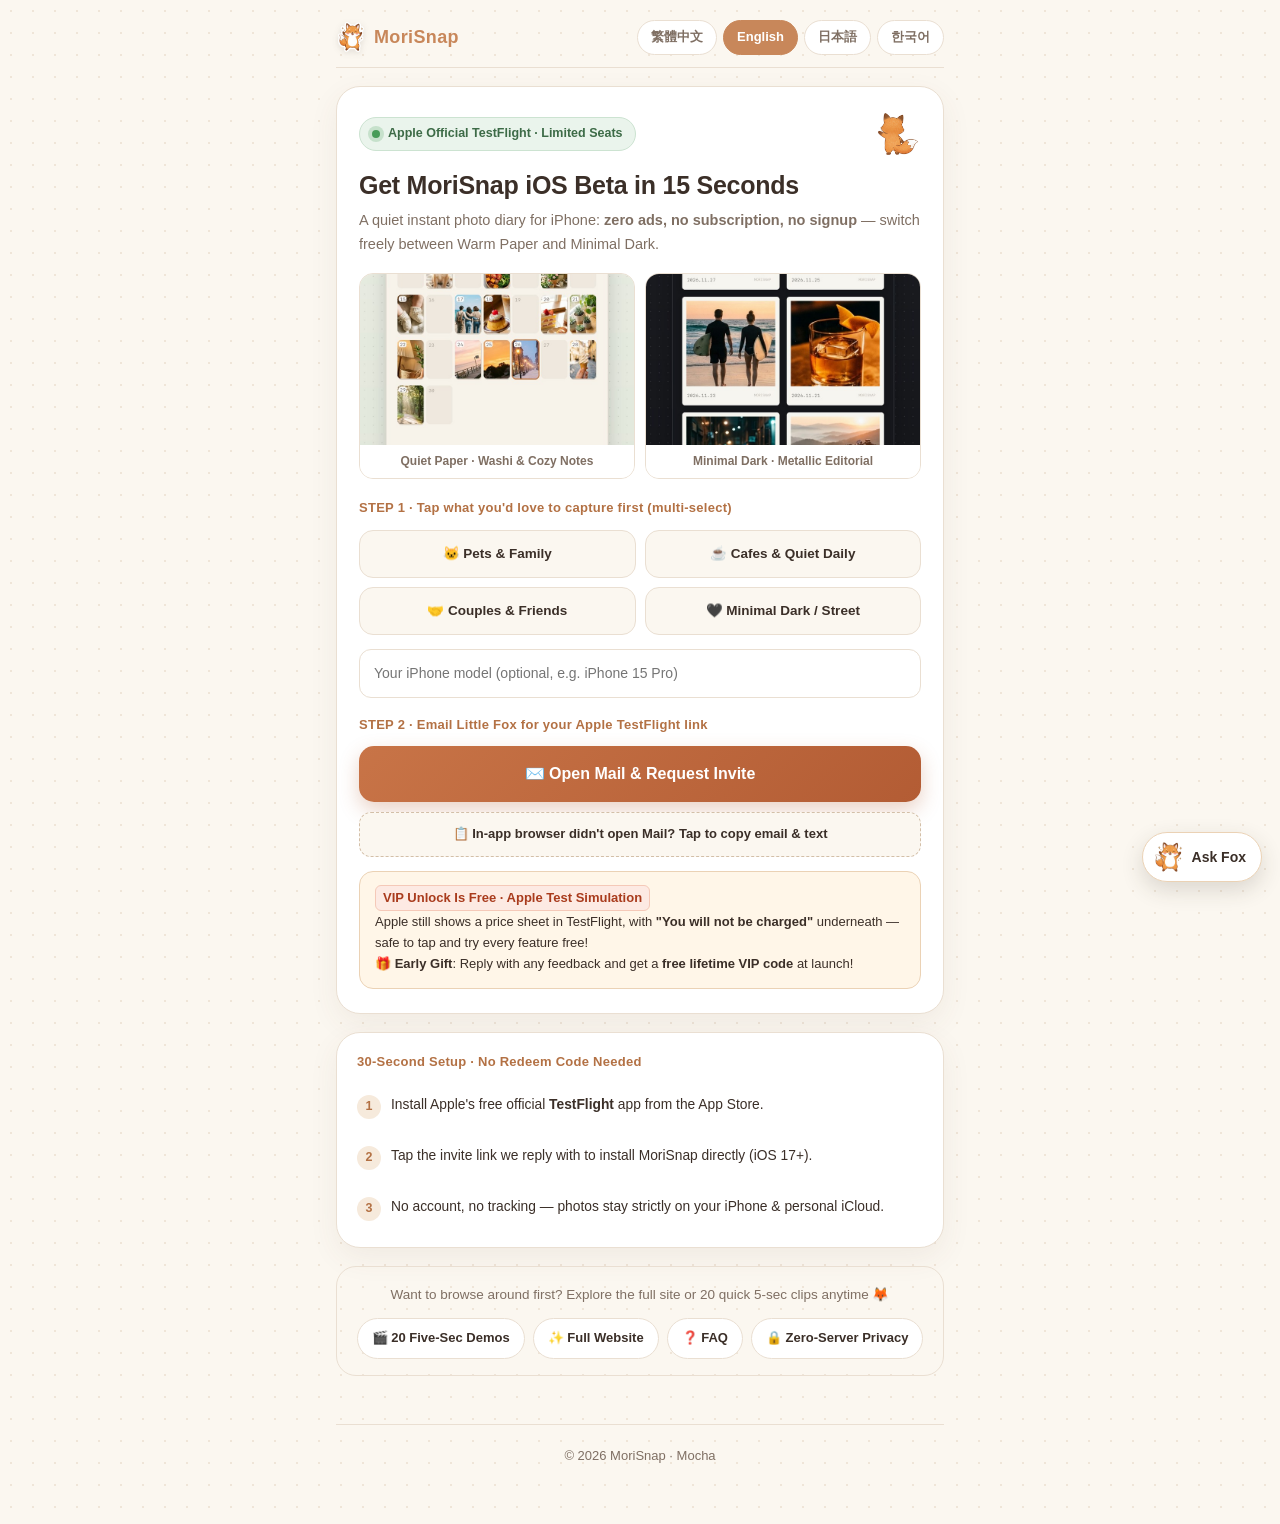
==== commit e08d4f25: "Highlight 0-charge TestFlight VIP simulation clearly on beta.html" ====
--- a/beta.html
+++ b/beta.html
@@ -214,13 +214,22 @@
   .beta-copy-toast.show { display: block; }
   .beta-gift-note {
     margin-top: 14px;
-    padding: 12px 14px;
+    padding: 13px 15px;
     border-radius: 14px;
     background: var(--wish-bg);
     border: 1px solid var(--wish-line);
     font-size: 13px;
-    line-height: 1.6;
+    line-height: 1.65;
     color: var(--ink);
+  }
+  .beta-hl {
+    display: inline-block;
+    color: #a93b1d;
+    background: #fdeae3;
+    border: 1px solid #f5c9b8;
+    font-weight: 800;
+    padding: 1px 7px;
+    border-radius: 6px;
   }
   .beta-steps {
     list-style: none;
@@ -349,7 +358,9 @@
     </div>
 
     <div class="beta-gift-note">
-      🎁 <strong>早鳥回饋禮</strong>：測試版全功能免費體驗（絕不扣款）。試玩後回信告訴我任何心得或小問題，正式上架後直接回寄<strong>「正式版永久免費 VIP 兌換碼」</strong>給你！
+      <span class="beta-hl">放心解鎖 VIP · 模擬付款 0 扣款</span><br>
+      點「解鎖 VIP」跳出 Apple 價格視窗是官方模擬測試（下方會寫<strong>「不會向您收費」</strong>），請放心按下去免費玩全部功能！<br>
+      🎁 <strong>早鳥禮</strong>：試玩後回信分享任何心得，正式上架直接回寄<strong>正式版永久免費 VIP 兌換碼</strong>！
     </div>
   </div>
 
@@ -412,7 +423,9 @@
     </div>
 
     <div class="beta-gift-note">
-      🎁 <strong>Early Tester Thank-You</strong>: Every VIP feature is 100% free in TestFlight (zero charges). Email us any feedback or bugs and we'll send you a <strong>free lifetime VIP promo code</strong> at launch!
+      <span class="beta-hl">VIP Unlock Is Free · Apple Test Simulation</span><br>
+      Apple still shows a price sheet in TestFlight, with <strong>"You will not be charged"</strong> underneath — safe to tap and try every feature free!<br>
+      🎁 <strong>Early Gift</strong>: Reply with any feedback and get a <strong>free lifetime VIP code</strong> at launch!
     </div>
   </div>
 
@@ -475,7 +488,9 @@
     </div>
 
     <div class="beta-gift-note">
-      🎁 <strong>テスターお礼</strong>：ベータ版は全機能無料（一切課金なし）。ご感想や日本語チェックをメールでお送りいただいた方へ、正式版リリース後に<strong>「永久 VIP 無料コード」</strong>をお送りします！
+      <span class="beta-hl">VIP 解放は無料 · Apple 公式テスト模擬決済</span><br>
+      価格画面が出ても下に<strong>「請求されることはありません」</strong>と表示されます。そのまま全機能を無料でお試しください！<br>
+      🎁 <strong>お礼</strong>：ご感想を返信いただいた方へ、正式版<strong>永久 VIP 無料コード</strong>をお送りします！
     </div>
   </div>
 
@@ -538,7 +553,9 @@
     </div>
 
     <div class="beta-gift-note">
-      🎁 <strong>얼리 테스터 감사 선물</strong>: 베타 기간 모든 VIP 기능 무료 체험(결제되지 않아요). 짧은 후기나 버그를 회신해 주시면 정식 출시 후 <strong>‘평생 VIP 무료 리딤 코드’</strong>를 보내드려요!
+      <span class="beta-hl">VIP 무료 체험 · Apple 테스트 모의 결제</span><br>
+      가격 창이 떠도 하단에 <strong>‘요금이 청구되지 않습니다’</strong>가 표시돼요. 안심하고 눌러 모든 기능을 무료로 써보세요!<br>
+      🎁 <strong>감사 선물</strong>: 짧은 후기를 회신해 주시면 정식 출시 후 <strong>평생 VIP 무료 코드</strong>를 보내드려요!
     </div>
   </div>
 
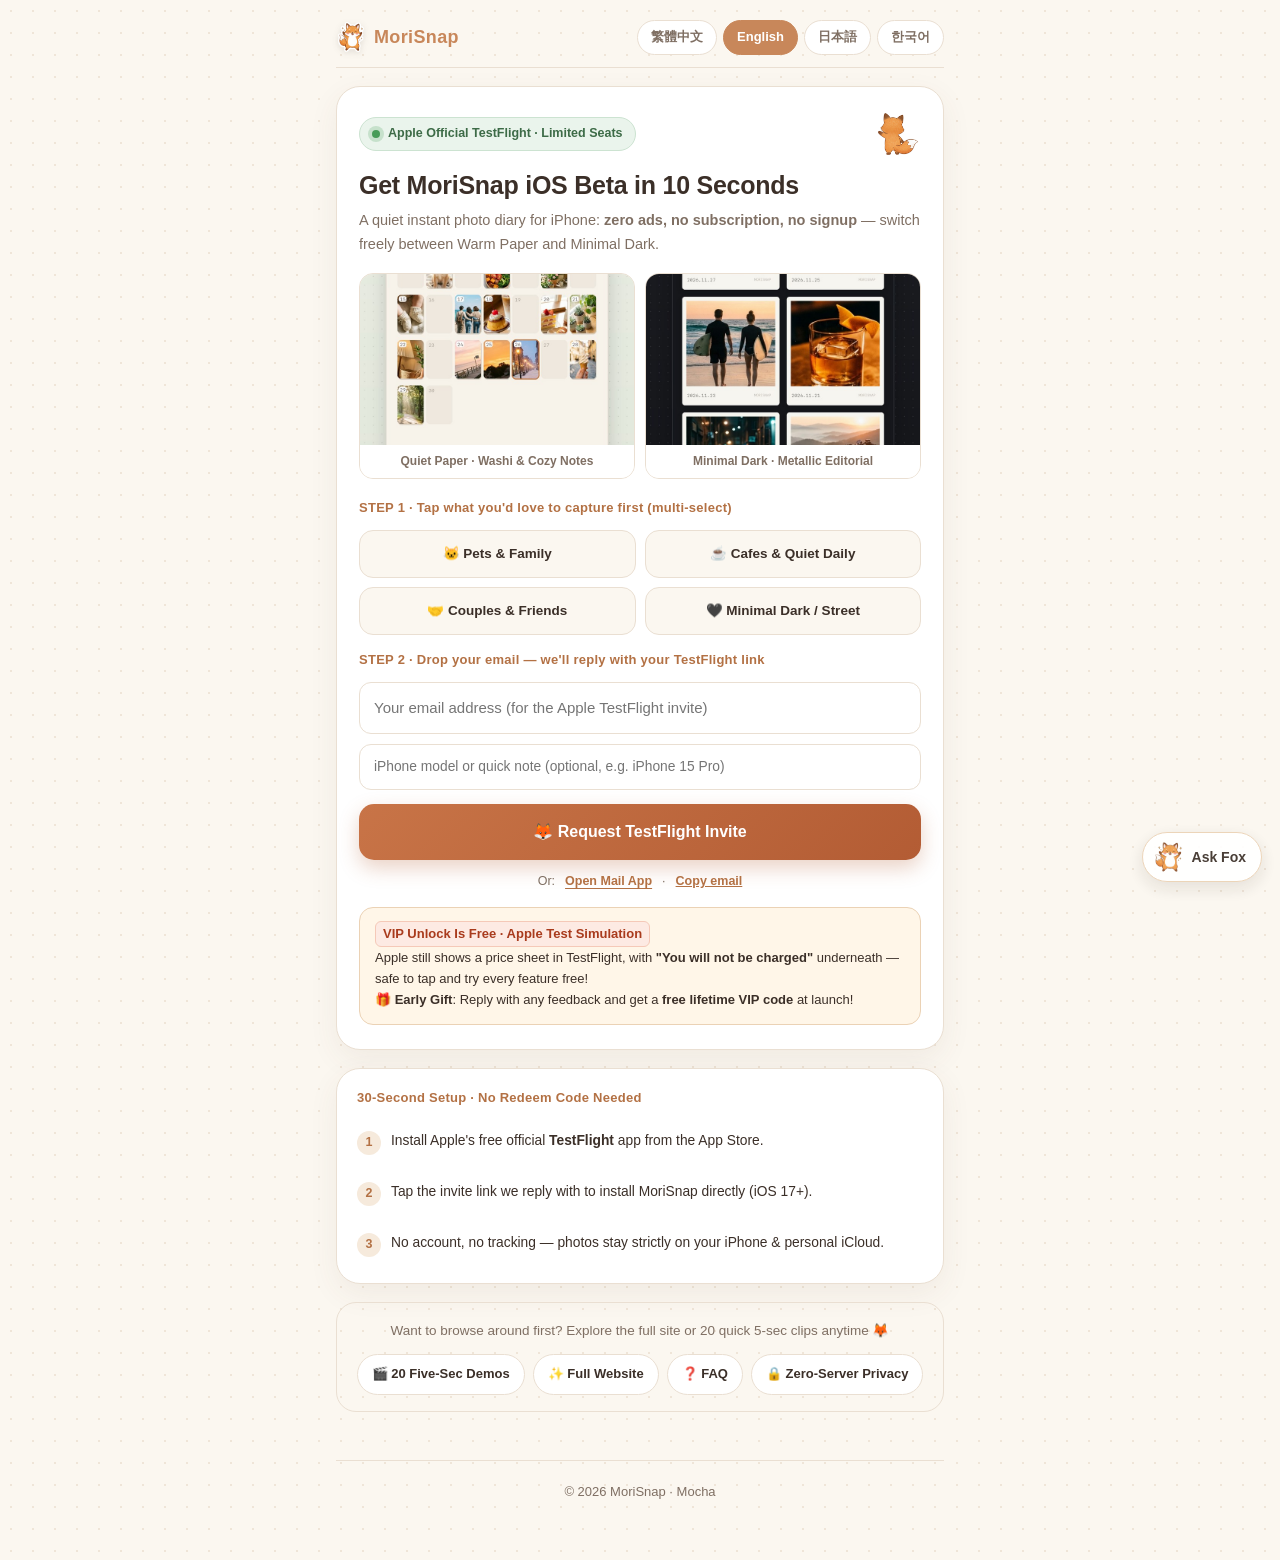
==== commit 7eca0df9: "Upgrade beta.html to in-page 10-sec FormSubmit AJAX form (no mail app required)" ====
--- a/beta.html
+++ b/beta.html
@@ -3,17 +3,17 @@
 <head>
 <meta charset="utf-8">
 <meta name="viewport" content="width=device-width, initial-scale=1">
-<title>MoriSnap — 15 秒領取 TestFlight 搶先體驗</title>
-<meta name="description" content="15 秒領取 MoriSnap iOS 搶先體驗：0 廣告、不訂閱、免註冊帳號，文青安靜風與極簡深色一鍵切換，回饋就送正式版永久免費 VIP 兌換碼。">
+<title>MoriSnap — 10 秒領取 TestFlight 搶先體驗</title>
+<meta name="description" content="10 秒填信箱領取 MoriSnap iOS 搶先體驗：0 廣告、不訂閱、免註冊帳號，文青安靜風與極簡深色一鍵切換，回饋就送正式版永久免費 VIP 兌換碼。">
 <meta property="og:type" content="website">
-<meta property="og:title" content="MoriSnap — Request iOS TestFlight Beta in 15 Seconds">
-<meta property="og:description" content="Zero ads, no subscription, no account needed. Pick what you want to capture and request your Apple TestFlight invite in 15 seconds.">
+<meta property="og:title" content="MoriSnap — Request iOS TestFlight Beta in 10 Seconds">
+<meta property="og:description" content="Zero ads, no subscription, no account needed. Pick what you want to capture and enter your email in 10 seconds to get your Apple TestFlight invite.">
 <meta property="og:image" content="https://mochachen1225-create.github.io/morisnap/assets/og-cover.jpg">
 <meta property="og:url" content="https://mochachen1225-create.github.io/morisnap/beta.html">
 <meta name="twitter:card" content="summary_large_image">
 <link rel="icon" type="image/png" href="assets/icons/favicon.png">
 <link rel="apple-touch-icon" href="assets/icons/apple-touch-icon.png">
-<link rel="stylesheet" href="style.css?v=18">
+<link rel="stylesheet" href="style.css?v=19">
 <style>
   main.beta-main {
     max-width: 640px;
@@ -137,19 +137,31 @@
   }
   .beta-input {
     width: 100%;
-    padding: 11px 14px;
+    padding: 12px 14px;
     border-radius: 12px;
-    border: 1px solid var(--line);
+    border: 1.5px solid var(--line);
     background: #fff;
     color: var(--ink);
     font: inherit;
-    font-size: 14px;
-    margin-bottom: 16px;
+    font-size: 15px;
+    margin-bottom: 10px;
   }
   .beta-input:focus {
     outline: none;
     border-color: var(--accent);
-    box-shadow: 0 0 0 3px rgba(200, 135, 90, .16);
+    box-shadow: 0 0 0 3px rgba(200, 135, 90, .18);
+  }
+  .beta-input-opt {
+    font-size: 13.8px;
+    border-width: 1px;
+    padding: 10px 14px;
+    margin-bottom: 14px;
+  }
+  .beta-honey {
+    position: absolute;
+    left: -9999px;
+    opacity: 0;
+    pointer-events: none;
   }
   .beta-primary-btn {
     display: flex;
@@ -168,39 +180,61 @@
     text-decoration: none;
     cursor: pointer;
     box-shadow: 0 8px 20px rgba(179, 92, 52, .28);
-    transition: transform .12s ease, box-shadow .12s ease;
-  }
-  .beta-primary-btn:hover {
+    transition: transform .12s ease, box-shadow .12s ease, opacity .15s ease;
+  }
+  .beta-primary-btn:hover:not(:disabled) {
     transform: translateY(-1px);
     box-shadow: 0 10px 24px rgba(179, 92, 52, .34);
   }
-  .beta-copy-row {
-    margin-top: 10px;
+  .beta-primary-btn:disabled {
+    opacity: .68;
+    cursor: wait;
+  }
+  .beta-status-box {
+    display: none;
+    margin-top: 12px;
+    padding: 14px 16px;
+    border-radius: 14px;
+    font-size: 14px;
+    line-height: 1.6;
+    font-weight: 600;
+    text-align: center;
+  }
+  .beta-status-box.ok {
+    display: block;
+    color: #2f5e39;
+    background: #e9f6ec;
+    border: 1.5px solid #bfe2c7;
+  }
+  .beta-status-box.err {
+    display: block;
+    color: #8f341b;
+    background: #fdece6;
+    border: 1.5px solid #f4c6b5;
+  }
+  .beta-alt-row {
+    margin-top: 11px;
     display: flex;
-    flex-direction: column;
-    gap: 6px;
+    flex-wrap: wrap;
+    justify-content: center;
     align-items: center;
-  }
-  .beta-copy-btn {
-    appearance: none;
-    width: 100%;
-    padding: 10px 14px;
-    border-radius: 12px;
-    border: 1px dashed #d3bfa8;
-    background: var(--paper);
-    color: var(--ink);
+    gap: 10px;
+    font-size: 12.5px;
+    color: var(--soft);
+  }
+  .beta-alt-link {
+    background: none;
+    border: none;
+    padding: 0;
+    color: var(--accent-deep);
     font: inherit;
-    font-size: 13px;
-    font-weight: 600;
+    font-weight: 700;
+    text-decoration: underline;
     cursor: pointer;
-    transition: background .15s, border-color .15s;
-  }
-  .beta-copy-btn:hover {
-    background: var(--accent-soft);
-    border-color: var(--accent);
   }
   .beta-copy-toast {
     display: none;
+    margin-top: 8px;
     font-size: 12.5px;
     font-weight: 700;
     color: #366b43;
@@ -208,7 +242,6 @@
     border: 1px solid #c6e2cc;
     padding: 7px 12px;
     border-radius: 10px;
-    width: 100%;
     text-align: center;
   }
   .beta-copy-toast.show { display: block; }
@@ -321,13 +354,13 @@
 </header>
 
 <!-- ==================== 繁體中文 ==================== -->
-<section class="lang-panel" data-lang="zh" data-title="MoriSnap — 15 秒領取 TestFlight 搶先體驗" id="zh" lang="zh-Hant">
+<section class="lang-panel" data-lang="zh" data-title="MoriSnap — 10 秒領取 TestFlight 搶先體驗" id="zh" lang="zh-Hant">
   <div class="beta-card">
     <div class="beta-top-row">
       <span class="beta-live-pill"><span class="beta-live-dot"></span>Apple 官方 TestFlight · 限量名額</span>
       <img src="assets/fox_wave.png" alt="揮手的小狐狸" style="width:46px;height:46px;object-fit:contain">
     </div>
-    <h1 class="beta-h1">15 秒領取 MoriSnap 搶先體驗</h1>
+    <h1 class="beta-h1">10 秒領取 MoriSnap 搶先體驗</h1>
     <p class="beta-sub">拍一下就收好的 iPhone 生活手帳：<strong>0 廣告、不訂閱、免註冊帳號</strong>，文青紙質與極簡深色免費自由切換。</p>
 
     <div class="beta-dual-thumb">
@@ -341,21 +374,30 @@
       </figure>
     </div>
 
-    <p class="beta-step-label">STEP 1 · 點一下，你最想先拿 MoriSnap 拍什麼？（可複選）</p>
-    <div class="topic-grid" data-lang-form="zh">
-      <button type="button" class="topic-btn" data-val="毛孩／小孩成長年曆">🐱 毛孩／小孩日常</button>
-      <button type="button" class="topic-btn" data-val="跑咖／安靜生活手帳">☕ 跑咖／安靜日常</button>
-      <button type="button" class="topic-btn" data-val="情侶／閨蜜免費共享本">🤝 情侶／朋友共享</button>
-      <button type="button" class="topic-btn" data-val="極簡深色／街拍選物">🖤 極簡深色／街拍</button>
-    </div>
-    <input type="text" class="beta-input" data-device="zh" placeholder="你的 iPhone 型號（選填，例：iPhone 15 Pro）">
-
-    <p class="beta-step-label">STEP 2 · 寄給小狐狸，馬上回寄 Apple 官方測試連結</p>
-    <a class="beta-primary-btn" data-mail-btn="zh" href="mailto:mochachen1225@gmail.com">✉️ 一鍵開啟信箱寄出申請</a>
-    <div class="beta-copy-row">
-      <button type="button" class="beta-copy-btn" data-copy-btn="zh">📋 內建瀏覽器打不開信箱？點我複製信箱與文字</button>
-      <div class="beta-copy-toast" data-toast="zh">✅ 已複製！貼到你的信箱寄給 mochachen1225@gmail.com 即可</div>
-    </div>
+    <form class="beta-form" data-beta-form="zh">
+      <input type="text" name="_honey" class="beta-honey" tabindex="-1" autocomplete="off">
+      <p class="beta-step-label">STEP 1 · 點一下，你最想先拿 MoriSnap 拍什麼？（可複選）</p>
+      <div class="topic-grid" data-lang-form="zh">
+        <button type="button" class="topic-btn" data-val="毛孩／小孩成長年曆">🐱 毛孩／小孩日常</button>
+        <button type="button" class="topic-btn" data-val="跑咖／安靜生活手帳">☕ 跑咖／安靜日常</button>
+        <button type="button" class="topic-btn" data-val="情侶／閨蜜免費共享本">🤝 情侶／朋友共享</button>
+        <button type="button" class="topic-btn" data-val="極簡深色／街拍選物">🖤 極簡深色／街拍</button>
+      </div>
+
+      <p class="beta-step-label">STEP 2 · 留下收連結的 Email（免開信箱，直接送出！）</p>
+      <input type="email" name="email" class="beta-input" required placeholder="輸入你的 Email（用來收 Apple 官方測試連結）" autocomplete="email">
+      <input type="text" name="note" class="beta-input beta-input-opt" placeholder="想說的話或 iPhone 型號（選填，例：iPhone 15 Pro）">
+      <button type="submit" class="beta-primary-btn">🦊 10 秒送出，領取測試連結</button>
+
+      <div class="beta-status-box" data-status="zh" role="status" aria-live="polite"></div>
+      <div class="beta-alt-row">
+        <span>也可以：</span>
+        <a class="beta-alt-link" data-mail-btn="zh" href="mailto:mochachen1225@gmail.com">直接用郵件 App 寄信</a>
+        <span>·</span>
+        <button type="button" class="beta-alt-link" data-copy-btn="zh">複製信箱</button>
+      </div>
+      <div class="beta-copy-toast" data-toast="zh">✅ 已複製信箱 mochachen1225@gmail.com 與申請文字！</div>
+    </form>
 
     <div class="beta-gift-note">
       <span class="beta-hl">放心解鎖 VIP · 模擬付款 0 扣款</span><br>
@@ -386,13 +428,13 @@
 </section>
 
 <!-- ==================== English ==================== -->
-<section class="lang-panel" data-lang="en" data-title="MoriSnap — Request iOS TestFlight Beta in 15s" id="en" lang="en">
+<section class="lang-panel" data-lang="en" data-title="MoriSnap — Request iOS TestFlight Beta in 10s" id="en" lang="en">
   <div class="beta-card">
     <div class="beta-top-row">
       <span class="beta-live-pill"><span class="beta-live-dot"></span>Apple Official TestFlight · Limited Seats</span>
       <img src="assets/fox_wave.png" alt="Little Fox waving" style="width:46px;height:46px;object-fit:contain">
     </div>
-    <h1 class="beta-h1">Get MoriSnap iOS Beta in 15 Seconds</h1>
+    <h1 class="beta-h1">Get MoriSnap iOS Beta in 10 Seconds</h1>
     <p class="beta-sub">A quiet instant photo diary for iPhone: <strong>zero ads, no subscription, no signup</strong> — switch freely between Warm Paper and Minimal Dark.</p>
 
     <div class="beta-dual-thumb">
@@ -406,21 +448,30 @@
       </figure>
     </div>
 
-    <p class="beta-step-label">STEP 1 · Tap what you'd love to capture first (multi-select)</p>
-    <div class="topic-grid" data-lang-form="en">
-      <button type="button" class="topic-btn" data-val="Pets &amp; Family Calendar">🐱 Pets &amp; Family</button>
-      <button type="button" class="topic-btn" data-val="Cafes &amp; Quiet Daily Notes">☕ Cafes &amp; Quiet Daily</button>
-      <button type="button" class="topic-btn" data-val="Private Shared Album">🤝 Couples &amp; Friends</button>
-      <button type="button" class="topic-btn" data-val="Minimal Dark &amp; Street">🖤 Minimal Dark / Street</button>
-    </div>
-    <input type="text" class="beta-input" data-device="en" placeholder="Your iPhone model (optional, e.g. iPhone 15 Pro)">
-
-    <p class="beta-step-label">STEP 2 · Email Little Fox for your Apple TestFlight link</p>
-    <a class="beta-primary-btn" data-mail-btn="en" href="mailto:mochachen1225@gmail.com">✉️ Open Mail &amp; Request Invite</a>
-    <div class="beta-copy-row">
-      <button type="button" class="beta-copy-btn" data-copy-btn="en">📋 In-app browser didn't open Mail? Tap to copy email &amp; text</button>
-      <div class="beta-copy-toast" data-toast="en">✅ Copied! Paste into your mail app and send to mochachen1225@gmail.com</div>
-    </div>
+    <form class="beta-form" data-beta-form="en">
+      <input type="text" name="_honey" class="beta-honey" tabindex="-1" autocomplete="off">
+      <p class="beta-step-label">STEP 1 · Tap what you'd love to capture first (multi-select)</p>
+      <div class="topic-grid" data-lang-form="en">
+        <button type="button" class="topic-btn" data-val="Pets &amp; Family Calendar">🐱 Pets &amp; Family</button>
+        <button type="button" class="topic-btn" data-val="Cafes &amp; Quiet Daily Notes">☕ Cafes &amp; Quiet Daily</button>
+        <button type="button" class="topic-btn" data-val="Private Shared Album">🤝 Couples &amp; Friends</button>
+        <button type="button" class="topic-btn" data-val="Minimal Dark &amp; Street">🖤 Minimal Dark / Street</button>
+      </div>
+
+      <p class="beta-step-label">STEP 2 · Drop your email — we'll reply with your TestFlight link</p>
+      <input type="email" name="email" class="beta-input" required placeholder="Your email address (for the Apple TestFlight invite)" autocomplete="email">
+      <input type="text" name="note" class="beta-input beta-input-opt" placeholder="iPhone model or quick note (optional, e.g. iPhone 15 Pro)">
+      <button type="submit" class="beta-primary-btn">🦊 Request TestFlight Invite</button>
+
+      <div class="beta-status-box" data-status="en" role="status" aria-live="polite"></div>
+      <div class="beta-alt-row">
+        <span>Or:</span>
+        <a class="beta-alt-link" data-mail-btn="en" href="mailto:mochachen1225@gmail.com">Open Mail App</a>
+        <span>·</span>
+        <button type="button" class="beta-alt-link" data-copy-btn="en">Copy email</button>
+      </div>
+      <div class="beta-copy-toast" data-toast="en">✅ Copied mochachen1225@gmail.com &amp; request text!</div>
+    </form>
 
     <div class="beta-gift-note">
       <span class="beta-hl">VIP Unlock Is Free · Apple Test Simulation</span><br>
@@ -451,13 +502,13 @@
 </section>
 
 <!-- ==================== 日本語 ==================== -->
-<section class="lang-panel" data-lang="ja" data-title="MoriSnap — 15 秒で TestFlight 先行体験を申し込む" id="ja" lang="ja">
+<section class="lang-panel" data-lang="ja" data-title="MoriSnap — 10 秒で TestFlight 先行体験を申し込む" id="ja" lang="ja">
   <div class="beta-card">
     <div class="beta-top-row">
       <span class="beta-live-pill"><span class="beta-live-dot"></span>Apple 公式 TestFlight · 先着枠</span>
       <img src="assets/fox_wave.png" alt="手を振る子ぎつね" style="width:46px;height:46px;object-fit:contain">
     </div>
-    <h1 class="beta-h1">15 秒で MoriSnap 先行体験を申し込む</h1>
+    <h1 class="beta-h1">10 秒で MoriSnap 先行体験を申し込む</h1>
     <p class="beta-sub">撮るだけで手帳になる iPhone 写真日記：<strong>広告ゼロ・サブスクなし・登録不要</strong>。温かな紙質感とミニマルダークを無料で切替できます。</p>
 
     <div class="beta-dual-thumb">
@@ -471,21 +522,30 @@
       </figure>
     </div>
 
-    <p class="beta-step-label">STEP 1 · まず何を撮ってみたいですか？（複数選択 OK）</p>
-    <div class="topic-grid" data-lang-form="ja">
-      <button type="button" class="topic-btn" data-val="ペット・推し活 1秒切り抜き">🐱 ペット・推し活合写</button>
-      <button type="button" class="topic-btn" data-val="カフェ巡り・静かな日常">☕ カフェ・静かな日常</button>
-      <button type="button" class="topic-btn" data-val="友だち・家族との無料共有手帳">🤝 友だち・恋人と共有</button>
-      <button type="button" class="topic-btn" data-val="ミニマルダーク・街スナップ">🖤 ミニマルダーク・街撮</button>
-    </div>
-    <input type="text" class="beta-input" data-device="ja" placeholder="iPhone の機種（任意・例：iPhone 15 Pro）">
-
-    <p class="beta-step-label">STEP 2 · メールを送ると Apple 公式招待リンクをご返信します</p>
-    <a class="beta-primary-btn" data-mail-btn="ja" href="mailto:mochachen1225@gmail.com">✉️ メールアプリを開いて申し込む</a>
-    <div class="beta-copy-row">
-      <button type="button" class="beta-copy-btn" data-copy-btn="ja">📋 メールが開かない場合はタップして宛先と本文をコピー</button>
-      <div class="beta-copy-toast" data-toast="ja">✅ コピーしました！mochachen1225@gmail.com 宛てにそのまま送信してください</div>
-    </div>
+    <form class="beta-form" data-beta-form="ja">
+      <input type="text" name="_honey" class="beta-honey" tabindex="-1" autocomplete="off">
+      <p class="beta-step-label">STEP 1 · まず何を撮ってみたいですか？（複数選択 OK）</p>
+      <div class="topic-grid" data-lang-form="ja">
+        <button type="button" class="topic-btn" data-val="ペット・推し活 1秒切り抜き">🐱 ペット・推し活合写</button>
+        <button type="button" class="topic-btn" data-val="カフェ巡り・静かな日常">☕ カフェ・静かな日常</button>
+        <button type="button" class="topic-btn" data-val="友だち・家族との無料共有手帳">🤝 友だち・恋人と共有</button>
+        <button type="button" class="topic-btn" data-val="ミニマルダーク・街スナップ">🖤 ミニマルダーク・街撮</button>
+      </div>
+
+      <p class="beta-step-label">STEP 2 · メールアドレスを入力するだけ（メール起動不要！）</p>
+      <input type="email" name="email" class="beta-input" required placeholder="メールアドレス（Apple 公式リンク送付用）" autocomplete="email">
+      <input type="text" name="note" class="beta-input beta-input-opt" placeholder="iPhone の機種やひとこと（任意・例：iPhone 15 Pro）">
+      <button type="submit" class="beta-primary-btn">🦊 10 秒で申し込む</button>
+
+      <div class="beta-status-box" data-status="ja" role="status" aria-live="polite"></div>
+      <div class="beta-alt-row">
+        <span>または：</span>
+        <a class="beta-alt-link" data-mail-btn="ja" href="mailto:mochachen1225@gmail.com">メールアプリで送る</a>
+        <span>·</span>
+        <button type="button" class="beta-alt-link" data-copy-btn="ja">宛先をコピー</button>
+      </div>
+      <div class="beta-copy-toast" data-toast="ja">✅ mochachen1225@gmail.com をコピーしました！</div>
+    </form>
 
     <div class="beta-gift-note">
       <span class="beta-hl">VIP 解放は無料 · Apple 公式テスト模擬決済</span><br>
@@ -516,13 +576,13 @@
 </section>
 
 <!-- ==================== 한국어 ==================== -->
-<section class="lang-panel" data-lang="ko" data-title="MoriSnap — 15초 만에 TestFlight 베타 신청하기" id="ko" lang="ko">
+<section class="lang-panel" data-lang="ko" data-title="MoriSnap — 10초 만에 TestFlight 베타 신청하기" id="ko" lang="ko">
   <div class="beta-card">
     <div class="beta-top-row">
       <span class="beta-live-pill"><span class="beta-live-dot"></span>Apple 공식 TestFlight · 선착순 베타</span>
       <img src="assets/fox_wave.png" alt="손 흔드는 아기 여우" style="width:46px;height:46px;object-fit:contain">
     </div>
-    <h1 class="beta-h1">15초 만에 MoriSnap 베타 신청하기</h1>
+    <h1 class="beta-h1">10초 만에 MoriSnap 베타 신청하기</h1>
     <p class="beta-sub">찍기만 하면 완성되는 iPhone 포토 다이어리: <strong>광고 0 · 구독 없음 · 가입 없음</strong>. 따뜻한 문구 감성과 미니멀 다크를 무료로 전환할 수 있어요.</p>
 
     <div class="beta-dual-thumb">
@@ -536,21 +596,30 @@
       </figure>
     </div>
 
-    <p class="beta-step-label">STEP 1 · 가장 먼저 찍어보고 싶은 주제를 골라주세요 (복수 선택 가능)</p>
-    <div class="topic-grid" data-lang-form="ko">
-      <button type="button" class="topic-btn" data-val="반려동물·최애 1초 누끼 네컷">🐱 반려동물·최애 네컷</button>
-      <button type="button" class="topic-btn" data-val="카페·조용한 일상 기록">☕ 카페·일상 기록</button>
-      <button type="button" class="topic-btn" data-val="커플·친구 무료 공유 다이어리">🤝 커플·친구 공유본</button>
-      <button type="button" class="topic-btn" data-val="미니멀 다크·스트릿 감성">🖤 미니멀 다크·스트릿</button>
-    </div>
-    <input type="text" class="beta-input" data-device="ko" placeholder="iPhone 기종 (선택 입력 · 예: iPhone 15 Pro)">
-
-    <p class="beta-step-label">STEP 2 · 메일을 보내주시면 Apple 공식 초대 링크를 회신해 드려요</p>
-    <a class="beta-primary-btn" data-mail-btn="ko" href="mailto:mochachen1225@gmail.com">✉️ 메일 앱 열고 바로 신청하기</a>
-    <div class="beta-copy-row">
-      <button type="button" class="beta-copy-btn" data-copy-btn="ko">📋 인앱 브라우저에서 메일이 안 열리면? 주소·내용 복사하기</button>
-      <div class="beta-copy-toast" data-toast="ko">✅ 복사 완료! 메일 앱에 붙여넣어 mochachen1225@gmail.com 으로 보내주세요</div>
-    </div>
+    <form class="beta-form" data-beta-form="ko">
+      <input type="text" name="_honey" class="beta-honey" tabindex="-1" autocomplete="off">
+      <p class="beta-step-label">STEP 1 · 가장 먼저 찍어보고 싶은 주제를 골라주세요 (복수 선택 가능)</p>
+      <div class="topic-grid" data-lang-form="ko">
+        <button type="button" class="topic-btn" data-val="반려동물·최애 1초 누끼 네컷">🐱 반려동물·최애 네컷</button>
+        <button type="button" class="topic-btn" data-val="카페·조용한 일상 기록">☕ 카페·일상 기록</button>
+        <button type="button" class="topic-btn" data-val="커플·친구 무료 공유 다이어리">🤝 커플·친구 공유본</button>
+        <button type="button" class="topic-btn" data-val="미니멀 다크·스트릿 감성">🖤 미니멀 다크·스트릿</button>
+      </div>
+
+      <p class="beta-step-label">STEP 2 · 초대 링크를 받을 이메일만 입력하면 끝!</p>
+      <input type="email" name="email" class="beta-input" required placeholder="이메일 주소 입력 (Apple 공식 링크 회신용)" autocomplete="email">
+      <input type="text" name="note" class="beta-input beta-input-opt" placeholder="iPhone 기종이나 짧은 메모 (선택 · 예: iPhone 15 Pro)">
+      <button type="submit" class="beta-primary-btn">🦊 10초 만에 신청하기</button>
+
+      <div class="beta-status-box" data-status="ko" role="status" aria-live="polite"></div>
+      <div class="beta-alt-row">
+        <span>또는:</span>
+        <a class="beta-alt-link" data-mail-btn="ko" href="mailto:mochachen1225@gmail.com">메일 앱으로 보내기</a>
+        <span>·</span>
+        <button type="button" class="beta-alt-link" data-copy-btn="ko">주소 복사</button>
+      </div>
+      <div class="beta-copy-toast" data-toast="ko">✅ mochachen1225@gmail.com 복사 완료!</div>
+    </form>
 
     <div class="beta-gift-note">
       <span class="beta-hl">VIP 무료 체험 · Apple 테스트 모의 결제</span><br>
@@ -584,44 +653,52 @@
 <script>
 (function() {
   var EMAIL = 'mochachen1225@gmail.com';
+  var ENDPOINT = 'https://formsubmit.co/ajax/' + EMAIL;
   var valid = ['zh', 'en', 'ja', 'ko'];
-  var templates = {
+  var copy = {
     zh: {
+      langName: '繁體中文',
       subject: '[MoriSnap Beta] 領取 TestFlight 測試連結',
-      intro: '嗨小狐狸！我想領取 MoriSnap iOS Beta 測試連結 🦊',
-      topicLabel: '• 最想先拍的主題：',
-      deviceLabel: '• 我的 iPhone 型號：',
-      langLine: '• 常用語言：繁體中文',
-      none: '都想試試看！'
+      sending: '傳送給小狐狸中…',
+      btnDefault: '🦊 10 秒送出，領取測試連結',
+      ok: '✅ 收到囉！小狐狸很快會把 Apple 官方 TestFlight 測試連結寄到你的信箱（記得檢查垃圾信箱喔）🦊',
+      err: '網路好像晃了一下，請再點一次送出，或點下方「直接用郵件 App 寄信」／「複製信箱」寄給我們！',
+      none: '都想試試看！',
+      intro: '嗨小狐狸！我想領取 MoriSnap iOS Beta 測試連結 🦊'
     },
     en: {
+      langName: 'English',
       subject: '[MoriSnap Beta] Request TestFlight Invite',
-      intro: 'Hi Little Fox! I would love to join the MoriSnap iOS Beta.',
-      topicLabel: '- What I want to capture first: ',
-      deviceLabel: '- iPhone model: ',
-      langLine: '- Preferred language: English',
-      none: 'Excited to try everything!'
+      sending: 'Sending to Little Fox…',
+      btnDefault: '🦊 Request TestFlight Invite',
+      ok: '✅ Got it! Little Fox will reply to your email shortly with your official Apple TestFlight link 🦊',
+      err: 'Connection hiccup — please tap submit again, or use "Open Mail App" / "Copy email" below.',
+      none: 'Excited to try everything!',
+      intro: 'Hi Little Fox! I would love to join the MoriSnap iOS Beta.'
     },
     ja: {
+      langName: '日本語',
       subject: '[MoriSnap Beta] TestFlight 招待リンク申請',
-      intro: '子ぎつねさんへ！MoriSnap iOS ベータの招待リンクを希望します。',
-      topicLabel: '・まず撮ってみたいテーマ：',
-      deviceLabel: '・iPhone 機種：',
-      langLine: '・希望言語：日本語',
-      none: 'いろいろ試してみたいです！'
+      sending: '送信中…',
+      btnDefault: '🦊 10 秒で申し込む',
+      ok: '✅ 受け付けました！まもなく Apple 公式 TestFlight 招待リンクをメールでお送りします 🦊',
+      err: '送信に失敗しました。もう一度押すか、下の「メールアプリで送る」をご利用ください。',
+      none: 'いろいろ試してみたいです！',
+      intro: '子ぎつねさんへ！MoriSnap iOS ベータの招待リンクを希望します。'
     },
     ko: {
+      langName: '한국어',
       subject: '[MoriSnap Beta] TestFlight 초대 링크 신청',
-      intro: '아기 여우님! MoriSnap iOS 베타 초대 링크를 신청합니다.',
-      topicLabel: '- 가장 먼저 찍고 싶은 주제: ',
-      deviceLabel: '- iPhone 기종: ',
-      langLine: '- 사용 언어: 한국어',
-      none: '다 써보고 싶어요!'
+      sending: '전송 중…',
+      btnDefault: '🦊 10초 만에 신청하기',
+      ok: '✅ 신청이 접수되었어요! 곧 이메일로 Apple 공식 TestFlight 초대 링크를 보내드릴게요 🦊',
+      err: '일시적인 오류가 발생했어요. 다시 눌러보시거나 아래 ‘메일 앱으로 보내기’를 이용해 주세요.',
+      none: '다 써보고 싶어요!',
+      intro: '아기 여우님! MoriSnap iOS 베타 초대 링크를 신청합니다.'
     }
   };
 
-  function buildPayload(lang) {
-    var cfg = templates[lang] || templates.zh;
+  function getSelectedTopics(lang) {
     var grid = document.querySelector('.topic-grid[data-lang-form="' + lang + '"]');
     var picks = [];
     if (grid) {
@@ -629,20 +706,20 @@
         picks.push(b.getAttribute('data-val'));
       });
     }
-    var devInput = document.querySelector('.beta-input[data-device="' + lang + '"]');
-    var dev = devInput ? devInput.value.trim() : '';
-    var body = cfg.intro + '\n\n'
-      + cfg.topicLabel + (picks.length ? picks.join(' / ') : cfg.none) + '\n'
-      + cfg.deviceLabel + (dev || 'iPhone') + '\n'
-      + cfg.langLine;
-    return { subject: cfg.subject, body: body };
-  }
-
-  function refreshMailto(lang) {
+    return picks;
+  }
+
+  function refreshFallbackMailto(lang) {
     var btn = document.querySelector('[data-mail-btn="' + lang + '"]');
-    if (!btn) return;
-    var p = buildPayload(lang);
-    btn.href = 'mailto:' + EMAIL + '?subject=' + encodeURIComponent(p.subject) + '&body=' + encodeURIComponent(p.body);
+    var form = document.querySelector('form[data-beta-form="' + lang + '"]');
+    if (!btn || !form) return;
+    var c = copy[lang] || copy.zh;
+    var picks = getSelectedTopics(lang);
+    var note = (form.querySelector('input[name="note"]').value || '').trim();
+    var body = c.intro + '\n\n• Topic: ' + (picks.length ? picks.join(' / ') : c.none)
+      + (note ? '\n• Note / Device: ' + note : '')
+      + '\n• Language: ' + c.langName;
+    btn.href = 'mailto:' + EMAIL + '?subject=' + encodeURIComponent(c.subject) + '&body=' + encodeURIComponent(body);
   }
 
   function copyText(text, onDone) {
@@ -652,7 +729,6 @@
       fallbackCopy(text, onDone);
     }
   }
-
   function fallbackCopy(text, onDone) {
     var ta = document.createElement('textarea');
     ta.value = text;
@@ -667,32 +743,80 @@
   }
 
   valid.forEach(function(lang) {
-    var grid = document.querySelector('.topic-grid[data-lang-form="' + lang + '"]');
-    if (grid) {
-      grid.querySelectorAll('.topic-btn').forEach(function(btn) {
-        btn.addEventListener('click', function() {
-          btn.classList.toggle('selected');
-          refreshMailto(lang);
-        });
+    var form = document.querySelector('form[data-beta-form="' + lang + '"]');
+    if (!form) return;
+    var c = copy[lang] || copy.zh;
+    var submitBtn = form.querySelector('button[type="submit"]');
+    var statusBox = form.querySelector('[data-status="' + lang + '"]');
+
+    form.querySelectorAll('.topic-btn').forEach(function(btn) {
+      btn.addEventListener('click', function() {
+        btn.classList.toggle('selected');
+        refreshFallbackMailto(lang);
       });
-    }
-    var dev = document.querySelector('.beta-input[data-device="' + lang + '"]');
-    if (dev) {
-      dev.addEventListener('input', function() { refreshMailto(lang); });
-    }
-    var copyBtn = document.querySelector('[data-copy-btn="' + lang + '"]');
-    var toast = document.querySelector('[data-toast="' + lang + '"]');
+    });
+    var noteEl = form.querySelector('input[name="note"]');
+    if (noteEl) noteEl.addEventListener('input', function() { refreshFallbackMailto(lang); });
+
+    var copyBtn = form.querySelector('[data-copy-btn="' + lang + '"]');
+    var toast = form.querySelector('[data-toast="' + lang + '"]');
     if (copyBtn && toast) {
       copyBtn.addEventListener('click', function() {
-        var p = buildPayload(lang);
-        var full = 'To: ' + EMAIL + '\nSubject: ' + p.subject + '\n\n' + p.body;
+        var picks = getSelectedTopics(lang);
+        var full = EMAIL + '\n' + c.subject + '\n' + (picks.length ? picks.join(' / ') : c.none);
         copyText(full, function() {
           toast.classList.add('show');
           setTimeout(function() { toast.classList.remove('show'); }, 4500);
         });
       });
     }
-    refreshMailto(lang);
+
+    form.addEventListener('submit', function(e) {
+      e.preventDefault();
+      var honey = (form.querySelector('input[name="_honey"]').value || '').trim();
+      if (honey) return;
+      var emailVal = (form.querySelector('input[name="email"]').value || '').trim();
+      if (!emailVal) return;
+
+      var picks = getSelectedTopics(lang);
+      var noteVal = (form.querySelector('input[name="note"]').value || '').trim();
+
+      submitBtn.disabled = true;
+      submitBtn.textContent = c.sending;
+      statusBox.className = 'beta-status-box';
+      statusBox.textContent = '';
+
+      fetch(ENDPOINT, {
+        method: 'POST',
+        headers: { 'Content-Type': 'application/json', 'Accept': 'application/json' },
+        body: JSON.stringify({
+          email: emailVal,
+          topics: picks.length ? picks.join(' / ') : c.none,
+          note: noteVal || '-',
+          language: c.langName,
+          _subject: c.subject,
+          _template: 'table',
+          _captcha: 'false'
+        })
+      }).then(function(res) {
+        if (!res.ok) throw new Error('HTTP ' + res.status);
+        return res.json();
+      }).then(function() {
+        statusBox.className = 'beta-status-box ok';
+        statusBox.textContent = c.ok;
+        form.querySelector('input[name="email"]').value = '';
+        form.querySelector('input[name="note"]').value = '';
+        submitBtn.disabled = false;
+        submitBtn.textContent = c.btnDefault;
+      }).catch(function() {
+        statusBox.className = 'beta-status-box err';
+        statusBox.textContent = c.err;
+        submitBtn.disabled = false;
+        submitBtn.textContent = c.btnDefault;
+      });
+    });
+
+    refreshFallbackMailto(lang);
   });
 
   function detect() {
--- a/style.css
+++ b/style.css
@@ -487,10 +487,11 @@
   padding: 8px 15px 8px 10px;
   border-radius: 999px;
   cursor: pointer;
-  box-shadow: 0 8px 22px rgba(59,47,40,.16);
-  transition: transform .15s, border-color .15s;
-}
-.foxbot-fab:hover { transform: translateY(-2px); border-color: var(--accent); }
+  box-shadow: 0 6px 18px rgba(59,47,40,.12);
+  opacity: .92;
+  transition: transform .15s, border-color .15s, opacity .15s;
+}
+.foxbot-fab:hover { transform: translateY(-2px); border-color: var(--accent); opacity: 1; }
 .foxbot-fab img { width: 32px; height: 32px; object-fit: contain; }
 .foxbot-drawer {
   position: fixed;
@@ -1743,6 +1744,61 @@
   .after-grid { grid-template-columns: repeat(2, 1fr); gap: 10px; }
 }
 
+.print-hero-card {
+  display: grid;
+  grid-template-columns: 1.15fr 1fr;
+  gap: 20px;
+  align-items: center;
+  background: var(--card);
+  border: 1px solid var(--line);
+  border-radius: 22px;
+  overflow: hidden;
+  text-decoration: none;
+  color: inherit;
+  margin: 0 0 24px;
+  box-shadow: 0 6px 22px rgba(120, 92, 66, .06);
+  transition: transform .16s ease, box-shadow .16s ease, border-color .16s ease;
+}
+.print-hero-card:hover {
+  transform: translateY(-2px);
+  border-color: var(--accent);
+  box-shadow: 0 12px 28px rgba(120, 92, 66, .11);
+}
+.print-hero-card img {
+  display: block;
+  width: 100%;
+  height: 100%;
+  min-height: 240px;
+  max-height: 310px;
+  object-fit: cover;
+}
+.print-hero-body {
+  padding: 20px 24px 20px 4px;
+}
+.print-hero-body h3 {
+  margin: 8px 0 8px;
+  font-size: 20px;
+  line-height: 1.35;
+  color: var(--ink);
+}
+.print-hero-body p {
+  margin: 0 0 12px;
+  font-size: 14.5px;
+  line-height: 1.65;
+  color: var(--soft);
+}
+.print-hero-link {
+  font-size: 13.5px;
+  font-weight: 700;
+  color: var(--accent-deep);
+}
+@media (max-width: 720px) {
+  .print-hero-card { grid-template-columns: 1fr; gap: 0; }
+  .print-hero-card img { max-height: 240px; }
+  .print-hero-body { padding: 16px 18px 18px; }
+  .print-hero-body h3 { font-size: 18px; }
+}
+
 .vs-wrap {
   background: var(--card);
   border: 1px solid var(--line);
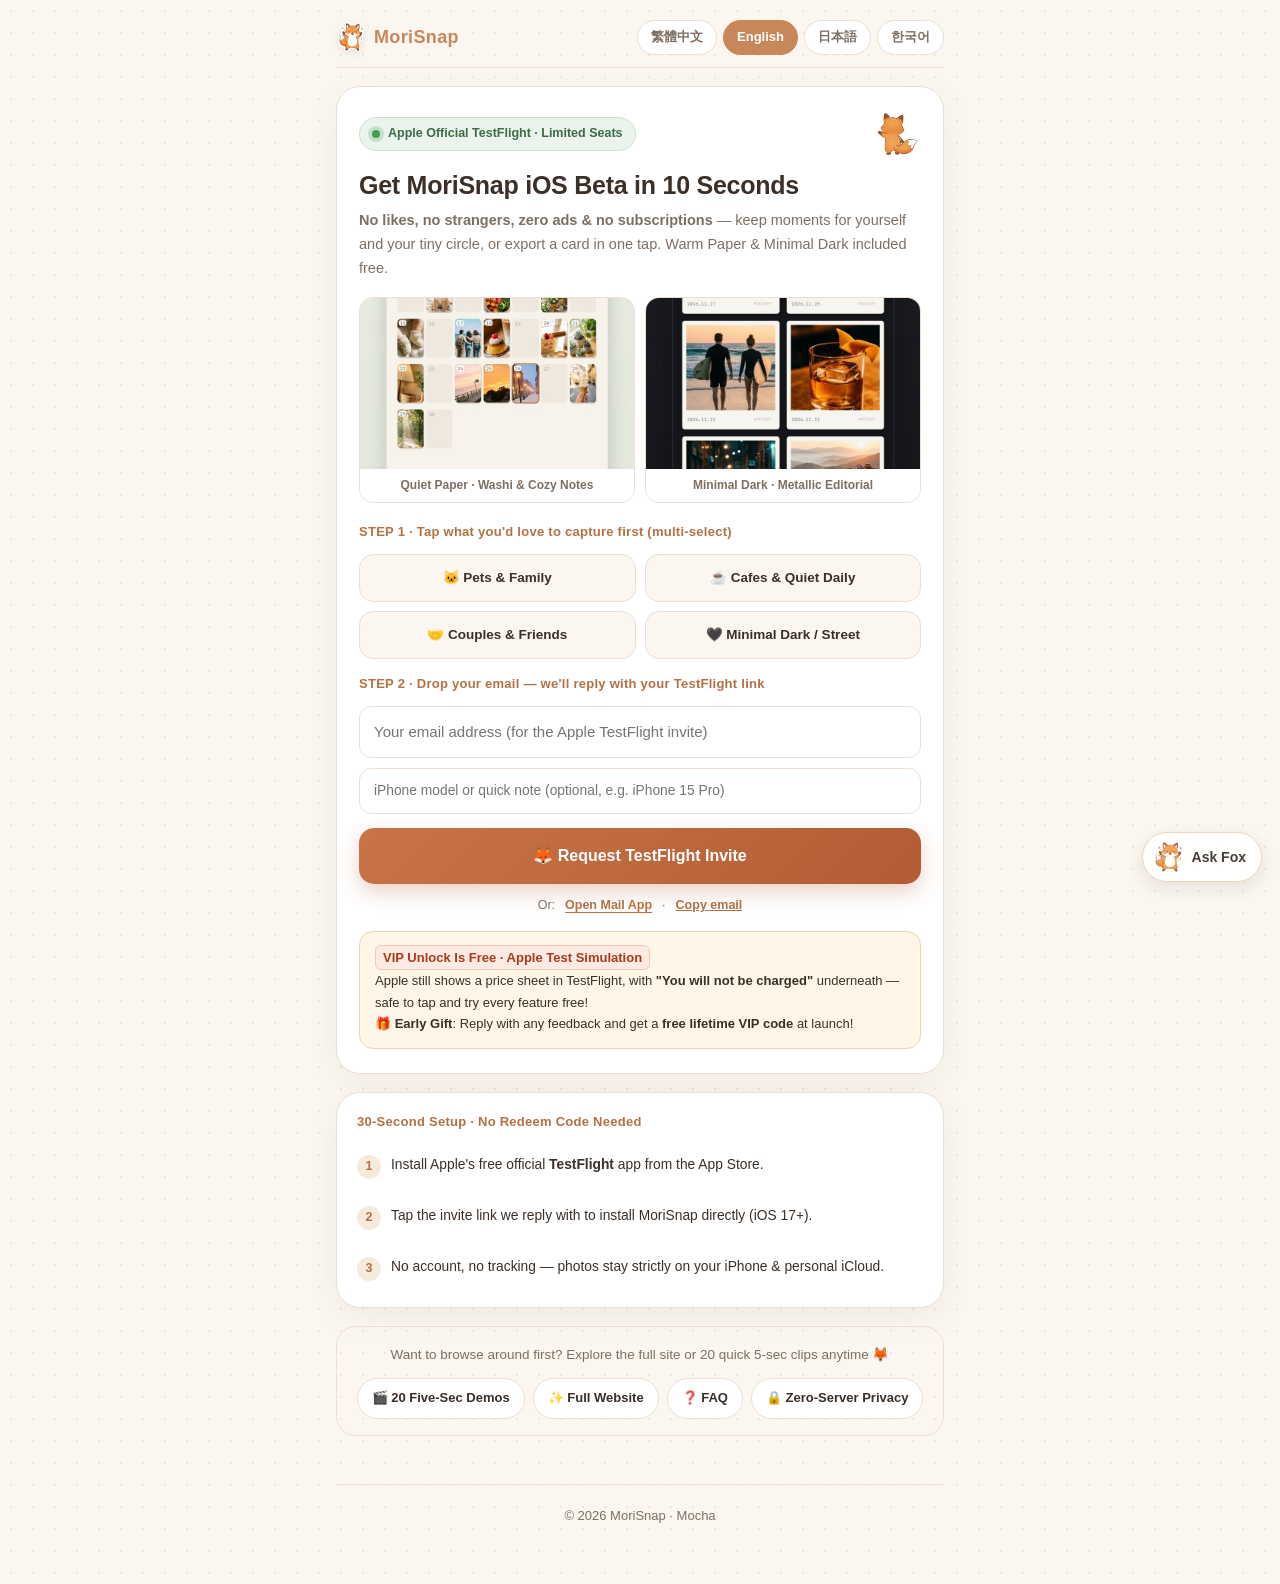
==== commit 984b93ee: "Refactor site copy & architecture for introvert sanctuary, 4-region tone, and unified beta.html CTAs" ====
--- a/beta.html
+++ b/beta.html
@@ -13,7 +13,7 @@
 <meta name="twitter:card" content="summary_large_image">
 <link rel="icon" type="image/png" href="assets/icons/favicon.png">
 <link rel="apple-touch-icon" href="assets/icons/apple-touch-icon.png">
-<link rel="stylesheet" href="style.css?v=19">
+<link rel="stylesheet" href="style.css?v=20">
 <style>
   main.beta-main {
     max-width: 640px;
@@ -361,7 +361,7 @@
       <img src="assets/fox_wave.png" alt="揮手的小狐狸" style="width:46px;height:46px;object-fit:contain">
     </div>
     <h1 class="beta-h1">10 秒領取 MoriSnap 搶先體驗</h1>
-    <p class="beta-sub">拍一下就收好的 iPhone 生活手帳：<strong>0 廣告、不訂閱、免註冊帳號</strong>，文青紙質與極簡深色免費自由切換。</p>
+    <p class="beta-sub"><strong>沒有讚數、不加陌生人、0 廣告不訂閱</strong>——留給自己與最親近的人，想打卡也能一秒傳出；文青紙質與極簡深色免費切換。</p>
 
     <div class="beta-dual-thumb">
       <figure>
@@ -435,7 +435,7 @@
       <img src="assets/fox_wave.png" alt="Little Fox waving" style="width:46px;height:46px;object-fit:contain">
     </div>
     <h1 class="beta-h1">Get MoriSnap iOS Beta in 10 Seconds</h1>
-    <p class="beta-sub">A quiet instant photo diary for iPhone: <strong>zero ads, no subscription, no signup</strong> — switch freely between Warm Paper and Minimal Dark.</p>
+    <p class="beta-sub"><strong>No likes, no strangers, zero ads &amp; no subscriptions</strong> — keep moments for yourself and your tiny circle, or export a card in one tap. Warm Paper &amp; Minimal Dark included free.</p>
 
     <div class="beta-dual-thumb">
       <figure>
@@ -509,7 +509,7 @@
       <img src="assets/fox_wave.png" alt="手を振る子ぎつね" style="width:46px;height:46px;object-fit:contain">
     </div>
     <h1 class="beta-h1">10 秒で MoriSnap 先行体験を申し込む</h1>
-    <p class="beta-sub">撮るだけで手帳になる iPhone 写真日記：<strong>広告ゼロ・サブスクなし・登録不要</strong>。温かな紙質感とミニマルダークを無料で切替できます。</p>
+    <p class="beta-sub"><strong>いいねなし・知らない人と繋がらない・広告ゼロ＆サブスクなし</strong>。自分と大切な人だけの静かな写真日記（見る専 OK）。和紙風とミニマルダークを無料で切替できます。</p>
 
     <div class="beta-dual-thumb">
       <figure>
@@ -583,7 +583,7 @@
       <img src="assets/fox_wave.png" alt="손 흔드는 아기 여우" style="width:46px;height:46px;object-fit:contain">
     </div>
     <h1 class="beta-h1">10초 만에 MoriSnap 베타 신청하기</h1>
-    <p class="beta-sub">찍기만 하면 완성되는 iPhone 포토 다이어리: <strong>광고 0 · 구독 없음 · 가입 없음</strong>. 따뜻한 문구 감성과 미니멀 다크를 무료로 전환할 수 있어요.</p>
+    <p class="beta-sub"><strong>좋아요·낯선 사람·광고·구독 모두 제로</strong> — 나만의 기록과 소중한 사람만의 비밀 앨범, 원할 땐 원탭 카드 공유까지. 문구 감성과 미니멀 다크를 무료로 전환할 수 있어요.</p>
 
     <div class="beta-dual-thumb">
       <figure>
@@ -857,6 +857,6 @@
   setLang(detect(), false);
 })();
 </script>
-<script src="fox-bot.js?v=12"></script>
+<script src="fox-bot.js?v=13"></script>
 </body>
 </html>
--- a/style.css
+++ b/style.css
@@ -2351,5 +2351,127 @@
   background: #fdf3ea;
 }
 
-
-
+/* ===== Introvert Sanctuary Trust Strip, 3-Layer Boundary Grid & Value Banner ===== */
+.hero-trust {
+  display: flex;
+  flex-wrap: wrap;
+  gap: 8px 14px;
+  margin: 12px 0 4px;
+  padding: 0;
+  list-style: none;
+  font-size: 13px;
+  font-weight: 600;
+  color: #5b493c;
+}
+.hero-trust li {
+  display: inline-flex;
+  align-items: center;
+  gap: 5px;
+}
+.hero-trust .t-check {
+  color: var(--sage);
+  font-weight: 800;
+}
+
+.boundary-section {
+  background: linear-gradient(180deg, #fffdf9 0%, #faf3e9 100%);
+  border: 1.5px solid var(--line);
+  border-radius: 24px;
+  padding: 24px 22px 22px;
+  margin: 26px 0 28px;
+  box-shadow: 0 8px 26px rgba(120, 92, 66, .06);
+}
+.boundary-head {
+  margin-bottom: 16px;
+}
+.boundary-head h2 {
+  margin: 8px 0 6px;
+  font-size: 22px;
+  line-height: 1.35;
+}
+.boundary-head p {
+  margin: 0;
+  font-size: 14.5px;
+  color: var(--soft);
+  line-height: 1.65;
+}
+.boundary-grid {
+  display: grid;
+  grid-template-columns: repeat(3, 1fr);
+  gap: 14px;
+}
+.boundary-card {
+  background: #fff;
+  border: 1px solid var(--line);
+  border-radius: 18px;
+  padding: 18px 16px 16px;
+  display: flex;
+  flex-direction: column;
+  gap: 7px;
+  box-shadow: 0 3px 12px rgba(120, 92, 66, .04);
+}
+.boundary-card.is-intimate {
+  background: #fffaf3;
+  border-color: #e4c9ac;
+}
+.boundary-kicker {
+  display: inline-flex;
+  align-items: center;
+  gap: 6px;
+  font-size: 12px;
+  font-weight: 800;
+  color: var(--accent-deep);
+  letter-spacing: .02em;
+}
+.boundary-card h3 {
+  margin: 0;
+  font-size: 16px;
+  line-height: 1.45;
+  color: var(--ink);
+}
+.boundary-card p {
+  margin: 0;
+  font-size: 13.8px;
+  line-height: 1.68;
+  color: #53443a;
+}
+.boundary-foot {
+  margin: 14px 0 0;
+  padding-top: 12px;
+  border-top: 1px dashed #e6d7c5;
+  font-size: 13px;
+  color: var(--soft);
+  line-height: 1.6;
+}
+
+.value-banner {
+  background: var(--wish-bg);
+  border: 1px solid var(--wish-line);
+  border-radius: 20px;
+  padding: 18px 20px;
+  margin: 26px 0 14px;
+}
+.value-banner h2 {
+  margin: 6px 0 6px;
+  font-size: 20px;
+  line-height: 1.38;
+}
+.value-banner p {
+  margin: 0;
+  font-size: 14.2px;
+  line-height: 1.7;
+  color: #544439;
+}
+
+@media (max-width: 780px) {
+  .boundary-grid {
+    grid-template-columns: 1fr;
+  }
+  .boundary-section {
+    padding: 20px 16px 18px;
+  }
+}
+
+
+
+
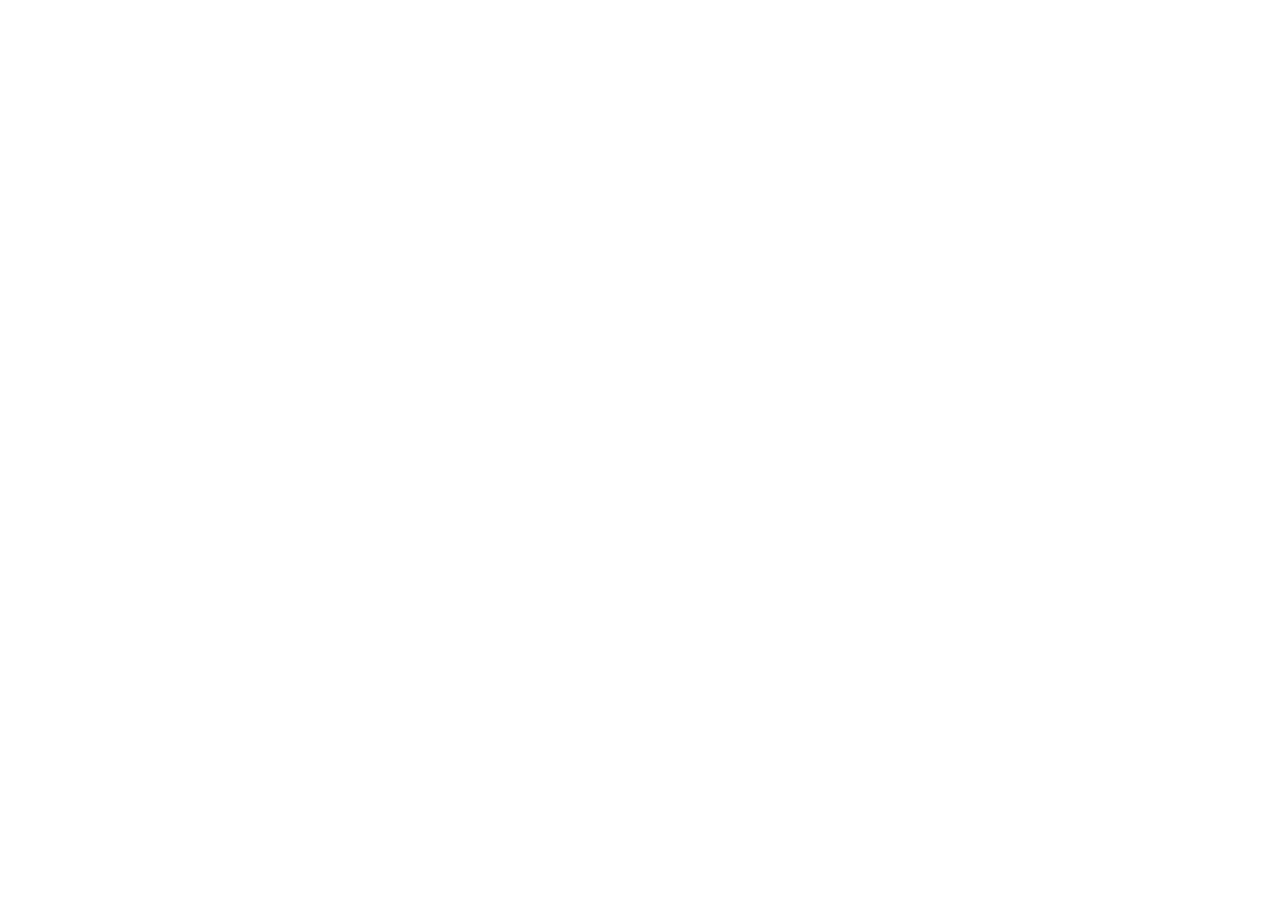
==== commit f0a6ac68: "Redirect legacy github.io site to https://morisnap.cozydot.app/" ====
--- a/beta.html
+++ b/beta.html
@@ -3,860 +3,25 @@
 <head>
 <meta charset="utf-8">
 <meta name="viewport" content="width=device-width, initial-scale=1">
-<title>MoriSnap — 10 秒領取 TestFlight 搶先體驗</title>
-<meta name="description" content="10 秒填信箱領取 MoriSnap iOS 搶先體驗：0 廣告、不訂閱、免註冊帳號，文青安靜風與極簡深色一鍵切換，回饋就送正式版永久免費 VIP 兌換碼。">
-<meta property="og:type" content="website">
-<meta property="og:title" content="MoriSnap — Request iOS TestFlight Beta in 10 Seconds">
-<meta property="og:description" content="Zero ads, no subscription, no account needed. Pick what you want to capture and enter your email in 10 seconds to get your Apple TestFlight invite.">
-<meta property="og:image" content="https://mochachen1225-create.github.io/morisnap/assets/og-cover.jpg">
-<meta property="og:url" content="https://mochachen1225-create.github.io/morisnap/beta.html">
-<meta name="twitter:card" content="summary_large_image">
-<link rel="icon" type="image/png" href="assets/icons/favicon.png">
-<link rel="apple-touch-icon" href="assets/icons/apple-touch-icon.png">
-<link rel="stylesheet" href="style.css?v=20">
+<title>MoriSnap — Moved to morisnap.cozydot.app</title>
+<meta name="robots" content="noindex, follow">
+<link rel="canonical" href="https://morisnap.cozydot.app/beta.html">
+<meta http-equiv="refresh" content="0; url=https://morisnap.cozydot.app/beta.html">
+<script>
+(function(){
+  var dest = "https://morisnap.cozydot.app/beta.html" + (window.location.search || "") + (window.location.hash || "");
+  window.location.replace(dest);
+})();
+</script>
 <style>
-  main.beta-main {
-    max-width: 640px;
-    padding: 20px 16px 56px;
-  }
-  .beta-card {
-    background: var(--card);
-    border: 1px solid var(--line);
-    border-radius: 24px;
-    padding: 24px 22px;
-    box-shadow: 0 10px 30px rgba(96, 72, 52, .07);
-    margin-bottom: 18px;
-  }
-  .beta-top-row {
-    display: flex;
-    align-items: center;
-    justify-content: space-between;
-    gap: 12px;
-    margin-bottom: 12px;
-  }
-  .beta-live-pill {
-    display: inline-flex;
-    align-items: center;
-    gap: 8px;
-    font-size: 12.5px;
-    font-weight: 700;
-    color: #3d6b47;
-    background: #eaf4ec;
-    border: 1px solid #cce3d1;
-    padding: 5px 12px;
-    border-radius: 999px;
-  }
-  .beta-live-dot {
-    width: 8px;
-    height: 8px;
-    border-radius: 50%;
-    background: #469c57;
-    box-shadow: 0 0 0 4px rgba(70, 156, 87, .22);
-    flex-shrink: 0;
-  }
-  .beta-h1 {
-    margin: 0 0 8px;
-    font-size: 25px;
-    line-height: 1.3;
-    letter-spacing: -.01em;
-  }
-  .beta-sub {
-    margin: 0 0 16px;
-    font-size: 14.5px;
-    line-height: 1.65;
-    color: var(--soft);
-  }
-  .beta-dual-thumb {
-    display: grid;
-    grid-template-columns: 1fr 1fr;
-    gap: 10px;
-    margin-bottom: 18px;
-  }
-  .beta-dual-thumb figure {
-    margin: 0;
-    border-radius: 14px;
-    overflow: hidden;
-    border: 1px solid var(--line);
-    background: var(--paper);
-  }
-  .beta-dual-thumb img {
-    display: block;
-    width: 100%;
-    aspect-ratio: 16 / 10;
-    object-fit: cover;
-  }
-  .beta-dual-thumb figcaption {
-    font-size: 12px;
-    font-weight: 600;
-    color: var(--soft);
-    text-align: center;
-    padding: 6px 8px;
-    background: #fff;
-  }
-  .beta-step-label {
-    font-size: 13px;
-    font-weight: 800;
-    color: var(--accent-deep);
-    letter-spacing: .02em;
-    margin: 0 0 10px;
-  }
-  .topic-grid {
-    display: grid;
-    grid-template-columns: 1fr 1fr;
-    gap: 9px;
-    margin-bottom: 14px;
-  }
-  .topic-btn {
-    appearance: none;
-    display: flex;
-    align-items: center;
-    justify-content: center;
-    text-align: center;
-    gap: 6px;
-    min-height: 48px;
-    padding: 10px 10px;
-    border-radius: 14px;
-    border: 1.5px solid var(--line);
-    background: var(--paper);
-    color: var(--ink);
-    font: inherit;
-    font-size: 13.5px;
-    font-weight: 600;
-    cursor: pointer;
-    transition: all .15s ease;
-  }
-  .topic-btn:hover {
-    border-color: var(--accent);
-    background: var(--accent-soft);
-  }
-  .topic-btn.selected {
-    border-color: var(--accent-deep);
-    background: #3b2f28;
-    color: #fffaf3;
-    box-shadow: 0 4px 12px rgba(59, 47, 40, .18);
-  }
-  .beta-input {
-    width: 100%;
-    padding: 12px 14px;
-    border-radius: 12px;
-    border: 1.5px solid var(--line);
-    background: #fff;
-    color: var(--ink);
-    font: inherit;
-    font-size: 15px;
-    margin-bottom: 10px;
-  }
-  .beta-input:focus {
-    outline: none;
-    border-color: var(--accent);
-    box-shadow: 0 0 0 3px rgba(200, 135, 90, .18);
-  }
-  .beta-input-opt {
-    font-size: 13.8px;
-    border-width: 1px;
-    padding: 10px 14px;
-    margin-bottom: 14px;
-  }
-  .beta-honey {
-    position: absolute;
-    left: -9999px;
-    opacity: 0;
-    pointer-events: none;
-  }
-  .beta-primary-btn {
-    display: flex;
-    align-items: center;
-    justify-content: center;
-    gap: 8px;
-    width: 100%;
-    padding: 14px 18px;
-    border-radius: 15px;
-    border: none;
-    background: linear-gradient(135deg, #c87447, #b35c34);
-    color: #fff;
-    font: inherit;
-    font-size: 16px;
-    font-weight: 800;
-    text-decoration: none;
-    cursor: pointer;
-    box-shadow: 0 8px 20px rgba(179, 92, 52, .28);
-    transition: transform .12s ease, box-shadow .12s ease, opacity .15s ease;
-  }
-  .beta-primary-btn:hover:not(:disabled) {
-    transform: translateY(-1px);
-    box-shadow: 0 10px 24px rgba(179, 92, 52, .34);
-  }
-  .beta-primary-btn:disabled {
-    opacity: .68;
-    cursor: wait;
-  }
-  .beta-status-box {
-    display: none;
-    margin-top: 12px;
-    padding: 14px 16px;
-    border-radius: 14px;
-    font-size: 14px;
-    line-height: 1.6;
-    font-weight: 600;
-    text-align: center;
-  }
-  .beta-status-box.ok {
-    display: block;
-    color: #2f5e39;
-    background: #e9f6ec;
-    border: 1.5px solid #bfe2c7;
-  }
-  .beta-status-box.err {
-    display: block;
-    color: #8f341b;
-    background: #fdece6;
-    border: 1.5px solid #f4c6b5;
-  }
-  .beta-alt-row {
-    margin-top: 11px;
-    display: flex;
-    flex-wrap: wrap;
-    justify-content: center;
-    align-items: center;
-    gap: 10px;
-    font-size: 12.5px;
-    color: var(--soft);
-  }
-  .beta-alt-link {
-    background: none;
-    border: none;
-    padding: 0;
-    color: var(--accent-deep);
-    font: inherit;
-    font-weight: 700;
-    text-decoration: underline;
-    cursor: pointer;
-  }
-  .beta-copy-toast {
-    display: none;
-    margin-top: 8px;
-    font-size: 12.5px;
-    font-weight: 700;
-    color: #366b43;
-    background: #eaf4ec;
-    border: 1px solid #c6e2cc;
-    padding: 7px 12px;
-    border-radius: 10px;
-    text-align: center;
-  }
-  .beta-copy-toast.show { display: block; }
-  .beta-gift-note {
-    margin-top: 14px;
-    padding: 13px 15px;
-    border-radius: 14px;
-    background: var(--wish-bg);
-    border: 1px solid var(--wish-line);
-    font-size: 13px;
-    line-height: 1.65;
-    color: var(--ink);
-  }
-  .beta-hl {
-    display: inline-block;
-    color: #a93b1d;
-    background: #fdeae3;
-    border: 1px solid #f5c9b8;
-    font-weight: 800;
-    padding: 1px 7px;
-    border-radius: 6px;
-  }
-  .beta-steps {
-    list-style: none;
-    padding: 0;
-    margin: 0;
-    display: grid;
-    gap: 10px;
-  }
-  .beta-steps li {
-    display: flex;
-    align-items: flex-start;
-    gap: 10px;
-    font-size: 13.8px;
-    line-height: 1.55;
-    color: var(--ink);
-  }
-  .beta-num {
-    width: 24px;
-    height: 24px;
-    border-radius: 50%;
-    background: var(--accent-soft);
-    color: var(--accent-deep);
-    font-weight: 800;
-    font-size: 12.5px;
-    display: inline-flex;
-    align-items: center;
-    justify-content: center;
-    flex-shrink: 0;
-    margin-top: 1px;
-  }
-  .beta-explore {
-    background: transparent;
-    border: 1px solid var(--line);
-    border-radius: 20px;
-    padding: 16px 18px;
-    text-align: center;
-  }
-  .beta-explore p {
-    margin: 0 0 12px;
-    font-size: 13.5px;
-    color: var(--soft);
-  }
-  .beta-explore-links {
-    display: flex;
-    flex-wrap: wrap;
-    justify-content: center;
-    gap: 8px;
-  }
-  .beta-explore-links a {
-    display: inline-flex;
-    align-items: center;
-    gap: 5px;
-    padding: 8px 14px;
-    border-radius: 999px;
-    background: #fff;
-    border: 1px solid var(--line);
-    color: var(--ink);
-    font-size: 13px;
-    font-weight: 600;
-    text-decoration: none;
-    transition: border-color .15s, background .15s;
-  }
-  .beta-explore-links a:hover {
-    border-color: var(--accent);
-    background: var(--accent-soft);
-  }
-  @media (max-width: 480px) {
-    .beta-card { padding: 20px 16px; }
-    .beta-h1 { font-size: 22px; }
-    .topic-grid { grid-template-columns: 1fr; }
-  }
+  body { font-family: -apple-system, BlinkMacSystemFont, "PingFang TC", sans-serif; background: #faf8f4; color: #26211d; display: grid; place-items: center; min-height: 100vh; margin: 0; padding: 24px; text-align: center; }
+  a { color: #a6623b; font-weight: 600; }
 </style>
 </head>
 <body>
-<main class="beta-main">
-<header style="margin-bottom:18px;padding-bottom:12px">
-  <div class="topbar">
-    <a class="brand" href="index.html">
-      <img src="assets/fox_happy.png" alt="MoriSnap">
-      <span>MoriSnap</span>
-    </a>
-    <div class="lang-bar" role="tablist" aria-label="Language">
-      <button type="button" class="lang-btn" data-lang="zh">繁體中文</button>
-      <button type="button" class="lang-btn" data-lang="en">English</button>
-      <button type="button" class="lang-btn" data-lang="ja">日本語</button>
-      <button type="button" class="lang-btn" data-lang="ko">한국어</button>
-    </div>
-  </div>
-</header>
-
-<!-- ==================== 繁體中文 ==================== -->
-<section class="lang-panel" data-lang="zh" data-title="MoriSnap — 10 秒領取 TestFlight 搶先體驗" id="zh" lang="zh-Hant">
-  <div class="beta-card">
-    <div class="beta-top-row">
-      <span class="beta-live-pill"><span class="beta-live-dot"></span>Apple 官方 TestFlight · 限量名額</span>
-      <img src="assets/fox_wave.png" alt="揮手的小狐狸" style="width:46px;height:46px;object-fit:contain">
-    </div>
-    <h1 class="beta-h1">10 秒領取 MoriSnap 搶先體驗</h1>
-    <p class="beta-sub"><strong>沒有讚數、不加陌生人、0 廣告不訂閱</strong>——留給自己與最親近的人，想打卡也能一秒傳出；文青紙質與極簡深色免費切換。</p>
-
-    <div class="beta-dual-thumb">
-      <figure>
-        <img src="assets/hero/hero_literary_zh.jpg?v=2" alt="溫潤文青風格">
-        <figcaption>安靜文青 · 和紙與小狐狸</figcaption>
-      </figure>
-      <figure>
-        <img src="assets/hero/hero_cool_zh.jpg?v=2" alt="極簡時尚深色風格">
-        <figcaption>極簡深色 · 金屬質感畫報</figcaption>
-      </figure>
-    </div>
-
-    <form class="beta-form" data-beta-form="zh">
-      <input type="text" name="_honey" class="beta-honey" tabindex="-1" autocomplete="off">
-      <p class="beta-step-label">STEP 1 · 點一下，你最想先拿 MoriSnap 拍什麼？（可複選）</p>
-      <div class="topic-grid" data-lang-form="zh">
-        <button type="button" class="topic-btn" data-val="毛孩／小孩成長年曆">🐱 毛孩／小孩日常</button>
-        <button type="button" class="topic-btn" data-val="跑咖／安靜生活手帳">☕ 跑咖／安靜日常</button>
-        <button type="button" class="topic-btn" data-val="情侶／閨蜜免費共享本">🤝 情侶／朋友共享</button>
-        <button type="button" class="topic-btn" data-val="極簡深色／街拍選物">🖤 極簡深色／街拍</button>
-      </div>
-
-      <p class="beta-step-label">STEP 2 · 留下收連結的 Email（免開信箱，直接送出！）</p>
-      <input type="email" name="email" class="beta-input" required placeholder="輸入你的 Email（用來收 Apple 官方測試連結）" autocomplete="email">
-      <input type="text" name="note" class="beta-input beta-input-opt" placeholder="想說的話或 iPhone 型號（選填，例：iPhone 15 Pro）">
-      <button type="submit" class="beta-primary-btn">🦊 10 秒送出，領取測試連結</button>
-
-      <div class="beta-status-box" data-status="zh" role="status" aria-live="polite"></div>
-      <div class="beta-alt-row">
-        <span>也可以：</span>
-        <a class="beta-alt-link" data-mail-btn="zh" href="mailto:mochachen1225@gmail.com">直接用郵件 App 寄信</a>
-        <span>·</span>
-        <button type="button" class="beta-alt-link" data-copy-btn="zh">複製信箱</button>
-      </div>
-      <div class="beta-copy-toast" data-toast="zh">✅ 已複製信箱 mochachen1225@gmail.com 與申請文字！</div>
-    </form>
-
-    <div class="beta-gift-note">
-      <span class="beta-hl">放心解鎖 VIP · 模擬付款 0 扣款</span><br>
-      點「解鎖 VIP」跳出 Apple 價格視窗是官方模擬測試（下方會寫<strong>「不會向您收費」</strong>），請放心按下去免費玩全部功能！<br>
-      🎁 <strong>早鳥禮</strong>：試玩後回信分享任何心得，正式上架直接回寄<strong>正式版永久免費 VIP 兌換碼</strong>！
-    </div>
-  </div>
-
-  <div class="beta-card" style="padding:18px 20px">
-    <p class="beta-step-label" style="margin-bottom:12px">安裝只要 30 秒 · 完全不用輸入邀請碼</p>
-    <ol class="beta-steps">
-      <li><span class="beta-num">1</span><span>收到小狐狸回信後，先到 App Store 下載 Apple 官方免費的 <strong>TestFlight</strong> App。</span></li>
-      <li><span class="beta-num">2</span><span>再點一次信中的官方測試連結，就能直接安裝 MoriSnap（iOS 17 以上）。</span></li>
-      <li><span class="beta-num">3</span><span>全程不用辦帳號、不收個資，照片只存在你自己的手機和 iCloud。</span></li>
-    </ol>
-  </div>
-
-  <div class="beta-explore">
-    <p>想先隨便逛逛再決定？完整官網與 20 支 5 秒短片都在這裡 🦊</p>
-    <div class="beta-explore-links">
-      <a href="guide.html#zh">🎬 看 20 招 5 秒短片</a>
-      <a href="index.html#zh">✨ 逛完整官網</a>
-      <a href="support.html#zh">❓ 常見問題 FAQ</a>
-      <a href="privacy.html#zh">🔒 隱私零伺服器</a>
-    </div>
-  </div>
-  <footer>© 2026 MoriSnap · 摩卡 Mocha</footer>
-</section>
-
-<!-- ==================== English ==================== -->
-<section class="lang-panel" data-lang="en" data-title="MoriSnap — Request iOS TestFlight Beta in 10s" id="en" lang="en">
-  <div class="beta-card">
-    <div class="beta-top-row">
-      <span class="beta-live-pill"><span class="beta-live-dot"></span>Apple Official TestFlight · Limited Seats</span>
-      <img src="assets/fox_wave.png" alt="Little Fox waving" style="width:46px;height:46px;object-fit:contain">
-    </div>
-    <h1 class="beta-h1">Get MoriSnap iOS Beta in 10 Seconds</h1>
-    <p class="beta-sub"><strong>No likes, no strangers, zero ads &amp; no subscriptions</strong> — keep moments for yourself and your tiny circle, or export a card in one tap. Warm Paper &amp; Minimal Dark included free.</p>
-
-    <div class="beta-dual-thumb">
-      <figure>
-        <img src="assets/hero/hero_literary_en.jpg?v=2" alt="Quiet Literary Style">
-        <figcaption>Quiet Paper · Washi &amp; Cozy Notes</figcaption>
-      </figure>
-      <figure>
-        <img src="assets/hero/hero_cool_en.jpg?v=2" alt="Minimal Dark Style">
-        <figcaption>Minimal Dark · Metallic Editorial</figcaption>
-      </figure>
-    </div>
-
-    <form class="beta-form" data-beta-form="en">
-      <input type="text" name="_honey" class="beta-honey" tabindex="-1" autocomplete="off">
-      <p class="beta-step-label">STEP 1 · Tap what you'd love to capture first (multi-select)</p>
-      <div class="topic-grid" data-lang-form="en">
-        <button type="button" class="topic-btn" data-val="Pets &amp; Family Calendar">🐱 Pets &amp; Family</button>
-        <button type="button" class="topic-btn" data-val="Cafes &amp; Quiet Daily Notes">☕ Cafes &amp; Quiet Daily</button>
-        <button type="button" class="topic-btn" data-val="Private Shared Album">🤝 Couples &amp; Friends</button>
-        <button type="button" class="topic-btn" data-val="Minimal Dark &amp; Street">🖤 Minimal Dark / Street</button>
-      </div>
-
-      <p class="beta-step-label">STEP 2 · Drop your email — we'll reply with your TestFlight link</p>
-      <input type="email" name="email" class="beta-input" required placeholder="Your email address (for the Apple TestFlight invite)" autocomplete="email">
-      <input type="text" name="note" class="beta-input beta-input-opt" placeholder="iPhone model or quick note (optional, e.g. iPhone 15 Pro)">
-      <button type="submit" class="beta-primary-btn">🦊 Request TestFlight Invite</button>
-
-      <div class="beta-status-box" data-status="en" role="status" aria-live="polite"></div>
-      <div class="beta-alt-row">
-        <span>Or:</span>
-        <a class="beta-alt-link" data-mail-btn="en" href="mailto:mochachen1225@gmail.com">Open Mail App</a>
-        <span>·</span>
-        <button type="button" class="beta-alt-link" data-copy-btn="en">Copy email</button>
-      </div>
-      <div class="beta-copy-toast" data-toast="en">✅ Copied mochachen1225@gmail.com &amp; request text!</div>
-    </form>
-
-    <div class="beta-gift-note">
-      <span class="beta-hl">VIP Unlock Is Free · Apple Test Simulation</span><br>
-      Apple still shows a price sheet in TestFlight, with <strong>"You will not be charged"</strong> underneath — safe to tap and try every feature free!<br>
-      🎁 <strong>Early Gift</strong>: Reply with any feedback and get a <strong>free lifetime VIP code</strong> at launch!
-    </div>
-  </div>
-
-  <div class="beta-card" style="padding:18px 20px">
-    <p class="beta-step-label" style="margin-bottom:12px">30-Second Setup · No Redeem Code Needed</p>
-    <ol class="beta-steps">
-      <li><span class="beta-num">1</span><span>Install Apple's free official <strong>TestFlight</strong> app from the App Store.</span></li>
-      <li><span class="beta-num">2</span><span>Tap the invite link we reply with to install MoriSnap directly (iOS 17+).</span></li>
-      <li><span class="beta-num">3</span><span>No account, no tracking — photos stay strictly on your iPhone &amp; personal iCloud.</span></li>
-    </ol>
-  </div>
-
-  <div class="beta-explore">
-    <p>Want to browse around first? Explore the full site or 20 quick 5-sec clips anytime 🦊</p>
-    <div class="beta-explore-links">
-      <a href="guide.html#en">🎬 20 Five-Sec Demos</a>
-      <a href="index.html#en">✨ Full Website</a>
-      <a href="support.html#en">❓ FAQ</a>
-      <a href="privacy.html#en">🔒 Zero-Server Privacy</a>
-    </div>
-  </div>
-  <footer>© 2026 MoriSnap · Mocha</footer>
-</section>
-
-<!-- ==================== 日本語 ==================== -->
-<section class="lang-panel" data-lang="ja" data-title="MoriSnap — 10 秒で TestFlight 先行体験を申し込む" id="ja" lang="ja">
-  <div class="beta-card">
-    <div class="beta-top-row">
-      <span class="beta-live-pill"><span class="beta-live-dot"></span>Apple 公式 TestFlight · 先着枠</span>
-      <img src="assets/fox_wave.png" alt="手を振る子ぎつね" style="width:46px;height:46px;object-fit:contain">
-    </div>
-    <h1 class="beta-h1">10 秒で MoriSnap 先行体験を申し込む</h1>
-    <p class="beta-sub"><strong>いいねなし・知らない人と繋がらない・広告ゼロ＆サブスクなし</strong>。自分と大切な人だけの静かな写真日記（見る専 OK）。和紙風とミニマルダークを無料で切替できます。</p>
-
-    <div class="beta-dual-thumb">
-      <figure>
-        <img src="assets/hero/hero_literary_ja.jpg?v=2" alt="文芸スタイル">
-        <figcaption>静かな文芸 · 和紙と子ぎつね</figcaption>
-      </figure>
-      <figure>
-        <img src="assets/hero/hero_cool_ja.jpg?v=2" alt="ミニマルダークスタイル">
-        <figcaption>ミニマルダーク · 洗練メタリック</figcaption>
-      </figure>
-    </div>
-
-    <form class="beta-form" data-beta-form="ja">
-      <input type="text" name="_honey" class="beta-honey" tabindex="-1" autocomplete="off">
-      <p class="beta-step-label">STEP 1 · まず何を撮ってみたいですか？（複数選択 OK）</p>
-      <div class="topic-grid" data-lang-form="ja">
-        <button type="button" class="topic-btn" data-val="ペット・推し活 1秒切り抜き">🐱 ペット・推し活合写</button>
-        <button type="button" class="topic-btn" data-val="カフェ巡り・静かな日常">☕ カフェ・静かな日常</button>
-        <button type="button" class="topic-btn" data-val="友だち・家族との無料共有手帳">🤝 友だち・恋人と共有</button>
-        <button type="button" class="topic-btn" data-val="ミニマルダーク・街スナップ">🖤 ミニマルダーク・街撮</button>
-      </div>
-
-      <p class="beta-step-label">STEP 2 · メールアドレスを入力するだけ（メール起動不要！）</p>
-      <input type="email" name="email" class="beta-input" required placeholder="メールアドレス（Apple 公式リンク送付用）" autocomplete="email">
-      <input type="text" name="note" class="beta-input beta-input-opt" placeholder="iPhone の機種やひとこと（任意・例：iPhone 15 Pro）">
-      <button type="submit" class="beta-primary-btn">🦊 10 秒で申し込む</button>
-
-      <div class="beta-status-box" data-status="ja" role="status" aria-live="polite"></div>
-      <div class="beta-alt-row">
-        <span>または：</span>
-        <a class="beta-alt-link" data-mail-btn="ja" href="mailto:mochachen1225@gmail.com">メールアプリで送る</a>
-        <span>·</span>
-        <button type="button" class="beta-alt-link" data-copy-btn="ja">宛先をコピー</button>
-      </div>
-      <div class="beta-copy-toast" data-toast="ja">✅ mochachen1225@gmail.com をコピーしました！</div>
-    </form>
-
-    <div class="beta-gift-note">
-      <span class="beta-hl">VIP 解放は無料 · Apple 公式テスト模擬決済</span><br>
-      価格画面が出ても下に<strong>「請求されることはありません」</strong>と表示されます。そのまま全機能を無料でお試しください！<br>
-      🎁 <strong>お礼</strong>：ご感想を返信いただいた方へ、正式版<strong>永久 VIP 無料コード</strong>をお送りします！
-    </div>
-  </div>
-
-  <div class="beta-card" style="padding:18px 20px">
-    <p class="beta-step-label" style="margin-bottom:12px">30 秒でインストール完了 · 招待コード不要</p>
-    <ol class="beta-steps">
-      <li><span class="beta-num">1</span><span>App Store で Apple 公式の無料アプリ <strong>TestFlight</strong> を入れます。</span></li>
-      <li><span class="beta-num">2</span><span>返信メール内の公式リンクをもう一度開くだけで MoriSnap が入ります（iOS 17+）。</span></li>
-      <li><span class="beta-num">3</span><span>会員登録なし・外部送信なし。写真はあなたの iPhone と iCloud だけに保存されます。</span></li>
-    </ol>
-  </div>
-
-  <div class="beta-explore">
-    <p>先にサイトをゆっくり見たい方はこちらからどうぞ 🦊</p>
-    <div class="beta-explore-links">
-      <a href="guide.html#ja">🎬 20 本の 5 秒動画</a>
-      <a href="index.html#ja">✨ 公式サイトトップ</a>
-      <a href="support.html#ja">❓ よくある質問</a>
-      <a href="privacy.html#ja">🔒 プライバシー方針</a>
-    </div>
-  </div>
-  <footer>© 2026 MoriSnap · モカ (Mocha)</footer>
-</section>
-
-<!-- ==================== 한국어 ==================== -->
-<section class="lang-panel" data-lang="ko" data-title="MoriSnap — 10초 만에 TestFlight 베타 신청하기" id="ko" lang="ko">
-  <div class="beta-card">
-    <div class="beta-top-row">
-      <span class="beta-live-pill"><span class="beta-live-dot"></span>Apple 공식 TestFlight · 선착순 베타</span>
-      <img src="assets/fox_wave.png" alt="손 흔드는 아기 여우" style="width:46px;height:46px;object-fit:contain">
-    </div>
-    <h1 class="beta-h1">10초 만에 MoriSnap 베타 신청하기</h1>
-    <p class="beta-sub"><strong>좋아요·낯선 사람·광고·구독 모두 제로</strong> — 나만의 기록과 소중한 사람만의 비밀 앨범, 원할 땐 원탭 카드 공유까지. 문구 감성과 미니멀 다크를 무료로 전환할 수 있어요.</p>
-
-    <div class="beta-dual-thumb">
-      <figure>
-        <img src="assets/hero/hero_literary_ko.jpg?v=2" alt="문구 감성 스타일">
-        <figcaption>고요한 문구 · 와시와 아기 여우</figcaption>
-      </figure>
-      <figure>
-        <img src="assets/hero/hero_cool_ko.jpg?v=2" alt="미니멀 다크 스타일">
-        <figcaption>미니멀 다크 · 메탈릭 화보 무드</figcaption>
-      </figure>
-    </div>
-
-    <form class="beta-form" data-beta-form="ko">
-      <input type="text" name="_honey" class="beta-honey" tabindex="-1" autocomplete="off">
-      <p class="beta-step-label">STEP 1 · 가장 먼저 찍어보고 싶은 주제를 골라주세요 (복수 선택 가능)</p>
-      <div class="topic-grid" data-lang-form="ko">
-        <button type="button" class="topic-btn" data-val="반려동물·최애 1초 누끼 네컷">🐱 반려동물·최애 네컷</button>
-        <button type="button" class="topic-btn" data-val="카페·조용한 일상 기록">☕ 카페·일상 기록</button>
-        <button type="button" class="topic-btn" data-val="커플·친구 무료 공유 다이어리">🤝 커플·친구 공유본</button>
-        <button type="button" class="topic-btn" data-val="미니멀 다크·스트릿 감성">🖤 미니멀 다크·스트릿</button>
-      </div>
-
-      <p class="beta-step-label">STEP 2 · 초대 링크를 받을 이메일만 입력하면 끝!</p>
-      <input type="email" name="email" class="beta-input" required placeholder="이메일 주소 입력 (Apple 공식 링크 회신용)" autocomplete="email">
-      <input type="text" name="note" class="beta-input beta-input-opt" placeholder="iPhone 기종이나 짧은 메모 (선택 · 예: iPhone 15 Pro)">
-      <button type="submit" class="beta-primary-btn">🦊 10초 만에 신청하기</button>
-
-      <div class="beta-status-box" data-status="ko" role="status" aria-live="polite"></div>
-      <div class="beta-alt-row">
-        <span>또는:</span>
-        <a class="beta-alt-link" data-mail-btn="ko" href="mailto:mochachen1225@gmail.com">메일 앱으로 보내기</a>
-        <span>·</span>
-        <button type="button" class="beta-alt-link" data-copy-btn="ko">주소 복사</button>
-      </div>
-      <div class="beta-copy-toast" data-toast="ko">✅ mochachen1225@gmail.com 복사 완료!</div>
-    </form>
-
-    <div class="beta-gift-note">
-      <span class="beta-hl">VIP 무료 체험 · Apple 테스트 모의 결제</span><br>
-      가격 창이 떠도 하단에 <strong>‘요금이 청구되지 않습니다’</strong>가 표시돼요. 안심하고 눌러 모든 기능을 무료로 써보세요!<br>
-      🎁 <strong>감사 선물</strong>: 짧은 후기를 회신해 주시면 정식 출시 후 <strong>평생 VIP 무료 코드</strong>를 보내드려요!
-    </div>
-  </div>
-
-  <div class="beta-card" style="padding:18px 20px">
-    <p class="beta-step-label" style="margin-bottom:12px">30초 간편 설치 · 초대 코드 필요 없음</p>
-    <ol class="beta-steps">
-      <li><span class="beta-num">1</span><span>App Store에서 Apple 공식 무료 앱 <strong>TestFlight</strong>를 먼저 설치해 주세요.</span></li>
-      <li><span class="beta-num">2</span><span>회신 메일의 공식 링크를 한 번 더 누르면 MoriSnap이 바로 설치됩니다 (iOS 17+).</span></li>
-      <li><span class="beta-num">3</span><span>가입 없음·서버 저장 없음, 모든 사진은 내 iPhone과 개인 iCloud에만 보관돼요.</span></li>
-    </ol>
-  </div>
-
-  <div class="beta-explore">
-    <p>먼저 천천히 둘러보고 싶다면 아래에서 바로 구경해 보세요 🦊</p>
-    <div class="beta-explore-links">
-      <a href="guide.html#ko">🎬 5초 사용 영상 20개</a>
-      <a href="index.html#ko">✨ 공식 홈페이지 둘러보기</a>
-      <a href="support.html#ko">❓ 자주 묻는 질문</a>
-      <a href="privacy.html#ko">🔒 개인정보 제로 서버</a>
-    </div>
-  </div>
-  <footer>© 2026 MoriSnap · 모카 (Mocha)</footer>
-</section>
-</main>
-
-<script>
-(function() {
-  var EMAIL = 'mochachen1225@gmail.com';
-  var ENDPOINT = 'https://formsubmit.co/ajax/' + EMAIL;
-  var valid = ['zh', 'en', 'ja', 'ko'];
-  var copy = {
-    zh: {
-      langName: '繁體中文',
-      subject: '[MoriSnap Beta] 領取 TestFlight 測試連結',
-      sending: '傳送給小狐狸中…',
-      btnDefault: '🦊 10 秒送出，領取測試連結',
-      ok: '✅ 收到囉！小狐狸很快會把 Apple 官方 TestFlight 測試連結寄到你的信箱（記得檢查垃圾信箱喔）🦊',
-      err: '網路好像晃了一下，請再點一次送出，或點下方「直接用郵件 App 寄信」／「複製信箱」寄給我們！',
-      none: '都想試試看！',
-      intro: '嗨小狐狸！我想領取 MoriSnap iOS Beta 測試連結 🦊'
-    },
-    en: {
-      langName: 'English',
-      subject: '[MoriSnap Beta] Request TestFlight Invite',
-      sending: 'Sending to Little Fox…',
-      btnDefault: '🦊 Request TestFlight Invite',
-      ok: '✅ Got it! Little Fox will reply to your email shortly with your official Apple TestFlight link 🦊',
-      err: 'Connection hiccup — please tap submit again, or use "Open Mail App" / "Copy email" below.',
-      none: 'Excited to try everything!',
-      intro: 'Hi Little Fox! I would love to join the MoriSnap iOS Beta.'
-    },
-    ja: {
-      langName: '日本語',
-      subject: '[MoriSnap Beta] TestFlight 招待リンク申請',
-      sending: '送信中…',
-      btnDefault: '🦊 10 秒で申し込む',
-      ok: '✅ 受け付けました！まもなく Apple 公式 TestFlight 招待リンクをメールでお送りします 🦊',
-      err: '送信に失敗しました。もう一度押すか、下の「メールアプリで送る」をご利用ください。',
-      none: 'いろいろ試してみたいです！',
-      intro: '子ぎつねさんへ！MoriSnap iOS ベータの招待リンクを希望します。'
-    },
-    ko: {
-      langName: '한국어',
-      subject: '[MoriSnap Beta] TestFlight 초대 링크 신청',
-      sending: '전송 중…',
-      btnDefault: '🦊 10초 만에 신청하기',
-      ok: '✅ 신청이 접수되었어요! 곧 이메일로 Apple 공식 TestFlight 초대 링크를 보내드릴게요 🦊',
-      err: '일시적인 오류가 발생했어요. 다시 눌러보시거나 아래 ‘메일 앱으로 보내기’를 이용해 주세요.',
-      none: '다 써보고 싶어요!',
-      intro: '아기 여우님! MoriSnap iOS 베타 초대 링크를 신청합니다.'
-    }
-  };
-
-  function getSelectedTopics(lang) {
-    var grid = document.querySelector('.topic-grid[data-lang-form="' + lang + '"]');
-    var picks = [];
-    if (grid) {
-      grid.querySelectorAll('.topic-btn.selected').forEach(function(b) {
-        picks.push(b.getAttribute('data-val'));
-      });
-    }
-    return picks;
-  }
-
-  function refreshFallbackMailto(lang) {
-    var btn = document.querySelector('[data-mail-btn="' + lang + '"]');
-    var form = document.querySelector('form[data-beta-form="' + lang + '"]');
-    if (!btn || !form) return;
-    var c = copy[lang] || copy.zh;
-    var picks = getSelectedTopics(lang);
-    var note = (form.querySelector('input[name="note"]').value || '').trim();
-    var body = c.intro + '\n\n• Topic: ' + (picks.length ? picks.join(' / ') : c.none)
-      + (note ? '\n• Note / Device: ' + note : '')
-      + '\n• Language: ' + c.langName;
-    btn.href = 'mailto:' + EMAIL + '?subject=' + encodeURIComponent(c.subject) + '&body=' + encodeURIComponent(body);
-  }
-
-  function copyText(text, onDone) {
-    if (navigator.clipboard && navigator.clipboard.writeText) {
-      navigator.clipboard.writeText(text).then(onDone).catch(function() { fallbackCopy(text, onDone); });
-    } else {
-      fallbackCopy(text, onDone);
-    }
-  }
-  function fallbackCopy(text, onDone) {
-    var ta = document.createElement('textarea');
-    ta.value = text;
-    ta.style.position = 'fixed';
-    ta.style.opacity = '0';
-    document.body.appendChild(ta);
-    ta.focus();
-    ta.select();
-    try { document.execCommand('copy'); } catch (e) {}
-    document.body.removeChild(ta);
-    onDone();
-  }
-
-  valid.forEach(function(lang) {
-    var form = document.querySelector('form[data-beta-form="' + lang + '"]');
-    if (!form) return;
-    var c = copy[lang] || copy.zh;
-    var submitBtn = form.querySelector('button[type="submit"]');
-    var statusBox = form.querySelector('[data-status="' + lang + '"]');
-
-    form.querySelectorAll('.topic-btn').forEach(function(btn) {
-      btn.addEventListener('click', function() {
-        btn.classList.toggle('selected');
-        refreshFallbackMailto(lang);
-      });
-    });
-    var noteEl = form.querySelector('input[name="note"]');
-    if (noteEl) noteEl.addEventListener('input', function() { refreshFallbackMailto(lang); });
-
-    var copyBtn = form.querySelector('[data-copy-btn="' + lang + '"]');
-    var toast = form.querySelector('[data-toast="' + lang + '"]');
-    if (copyBtn && toast) {
-      copyBtn.addEventListener('click', function() {
-        var picks = getSelectedTopics(lang);
-        var full = EMAIL + '\n' + c.subject + '\n' + (picks.length ? picks.join(' / ') : c.none);
-        copyText(full, function() {
-          toast.classList.add('show');
-          setTimeout(function() { toast.classList.remove('show'); }, 4500);
-        });
-      });
-    }
-
-    form.addEventListener('submit', function(e) {
-      e.preventDefault();
-      var honey = (form.querySelector('input[name="_honey"]').value || '').trim();
-      if (honey) return;
-      var emailVal = (form.querySelector('input[name="email"]').value || '').trim();
-      if (!emailVal) return;
-
-      var picks = getSelectedTopics(lang);
-      var noteVal = (form.querySelector('input[name="note"]').value || '').trim();
-
-      submitBtn.disabled = true;
-      submitBtn.textContent = c.sending;
-      statusBox.className = 'beta-status-box';
-      statusBox.textContent = '';
-
-      fetch(ENDPOINT, {
-        method: 'POST',
-        headers: { 'Content-Type': 'application/json', 'Accept': 'application/json' },
-        body: JSON.stringify({
-          email: emailVal,
-          topics: picks.length ? picks.join(' / ') : c.none,
-          note: noteVal || '-',
-          language: c.langName,
-          _subject: c.subject,
-          _template: 'table',
-          _captcha: 'false'
-        })
-      }).then(function(res) {
-        if (!res.ok) throw new Error('HTTP ' + res.status);
-        return res.json();
-      }).then(function() {
-        statusBox.className = 'beta-status-box ok';
-        statusBox.textContent = c.ok;
-        form.querySelector('input[name="email"]').value = '';
-        form.querySelector('input[name="note"]').value = '';
-        submitBtn.disabled = false;
-        submitBtn.textContent = c.btnDefault;
-      }).catch(function() {
-        statusBox.className = 'beta-status-box err';
-        statusBox.textContent = c.err;
-        submitBtn.disabled = false;
-        submitBtn.textContent = c.btnDefault;
-      });
-    });
-
-    refreshFallbackMailto(lang);
-  });
-
-  function detect() {
-    var hash = location.hash.replace('#', '');
-    if (valid.indexOf(hash) !== -1) return hash;
-    var q = new URLSearchParams(location.search).get('lang');
-    if (valid.indexOf(q) !== -1) return q;
-    try {
-      var saved = localStorage.getItem('morisnap_lang');
-      if (valid.indexOf(saved) !== -1) return saved;
-    } catch (e) {}
-    var nav = (navigator.language || 'zh').toLowerCase();
-    if (nav.startsWith('ja')) return 'ja';
-    if (nav.startsWith('ko')) return 'ko';
-    if (nav.startsWith('en')) return 'en';
-    return 'zh';
-  }
-
-  function setLang(lang, updateHash) {
-    document.body.classList.add('js-ready');
-    document.documentElement.lang = lang === 'zh' ? 'zh-Hant' : lang;
-    try { localStorage.setItem('morisnap_lang', lang); } catch (e) {}
-    document.querySelectorAll('.lang-panel').forEach(function(el) {
-      var on = el.getAttribute('data-lang') === lang;
-      el.classList.toggle('active', on);
-      if (on && el.getAttribute('data-title')) document.title = el.getAttribute('data-title');
-    });
-    document.querySelectorAll('.lang-btn').forEach(function(btn) {
-      btn.classList.toggle('active', btn.getAttribute('data-lang') === lang);
-    });
-    if (updateHash) history.replaceState(null, '', '#' + lang);
-  }
-
-  document.querySelectorAll('.lang-btn').forEach(function(btn) {
-    btn.addEventListener('click', function() { setLang(btn.getAttribute('data-lang'), true); });
-  });
-  window.addEventListener('hashchange', function() { setLang(detect(), false); });
-  setLang(detect(), false);
-})();
-</script>
-<script src="fox-bot.js?v=13"></script>
+  <main>
+    <p>MoriSnap 官網已搬到新家囉！正在為你跳轉…</p>
+    <p>Redirecting to <a href="https://morisnap.cozydot.app/beta.html">https://morisnap.cozydot.app/beta.html</a></p>
+  </main>
 </body>
 </html>
